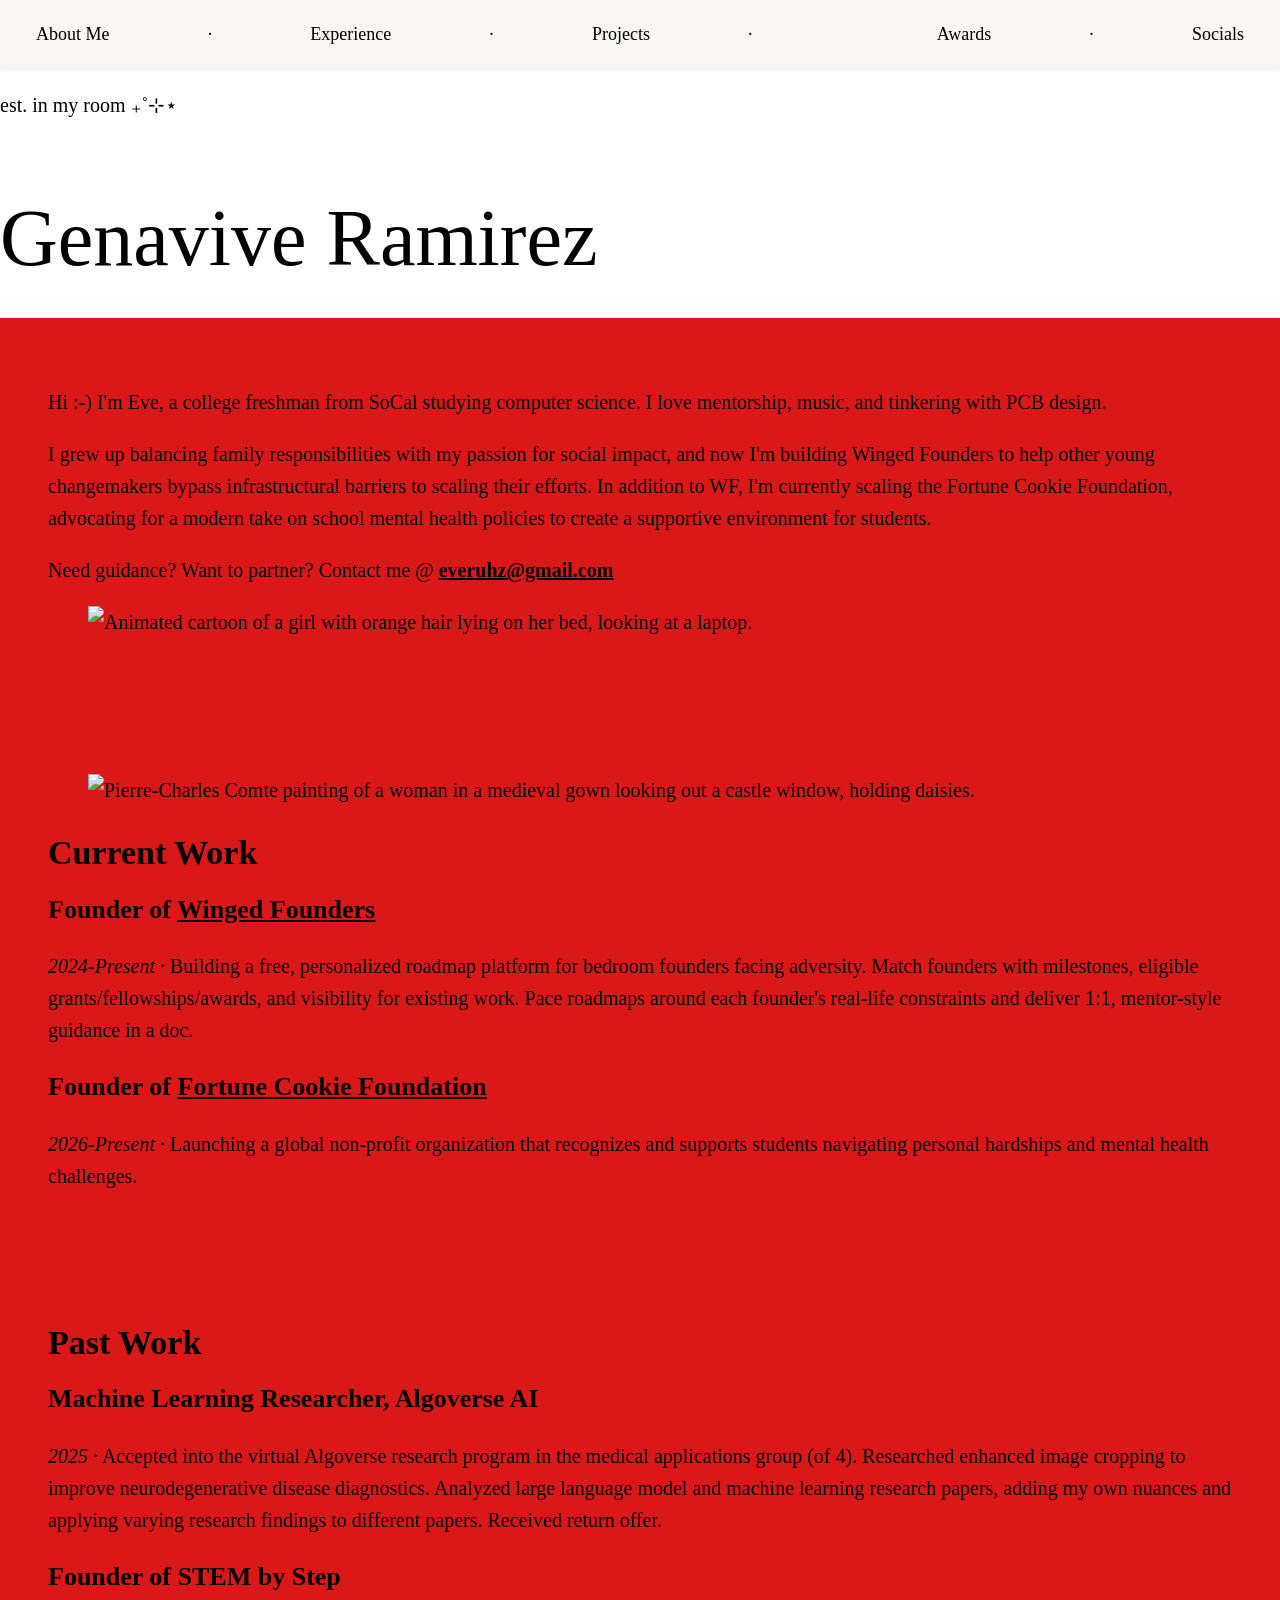
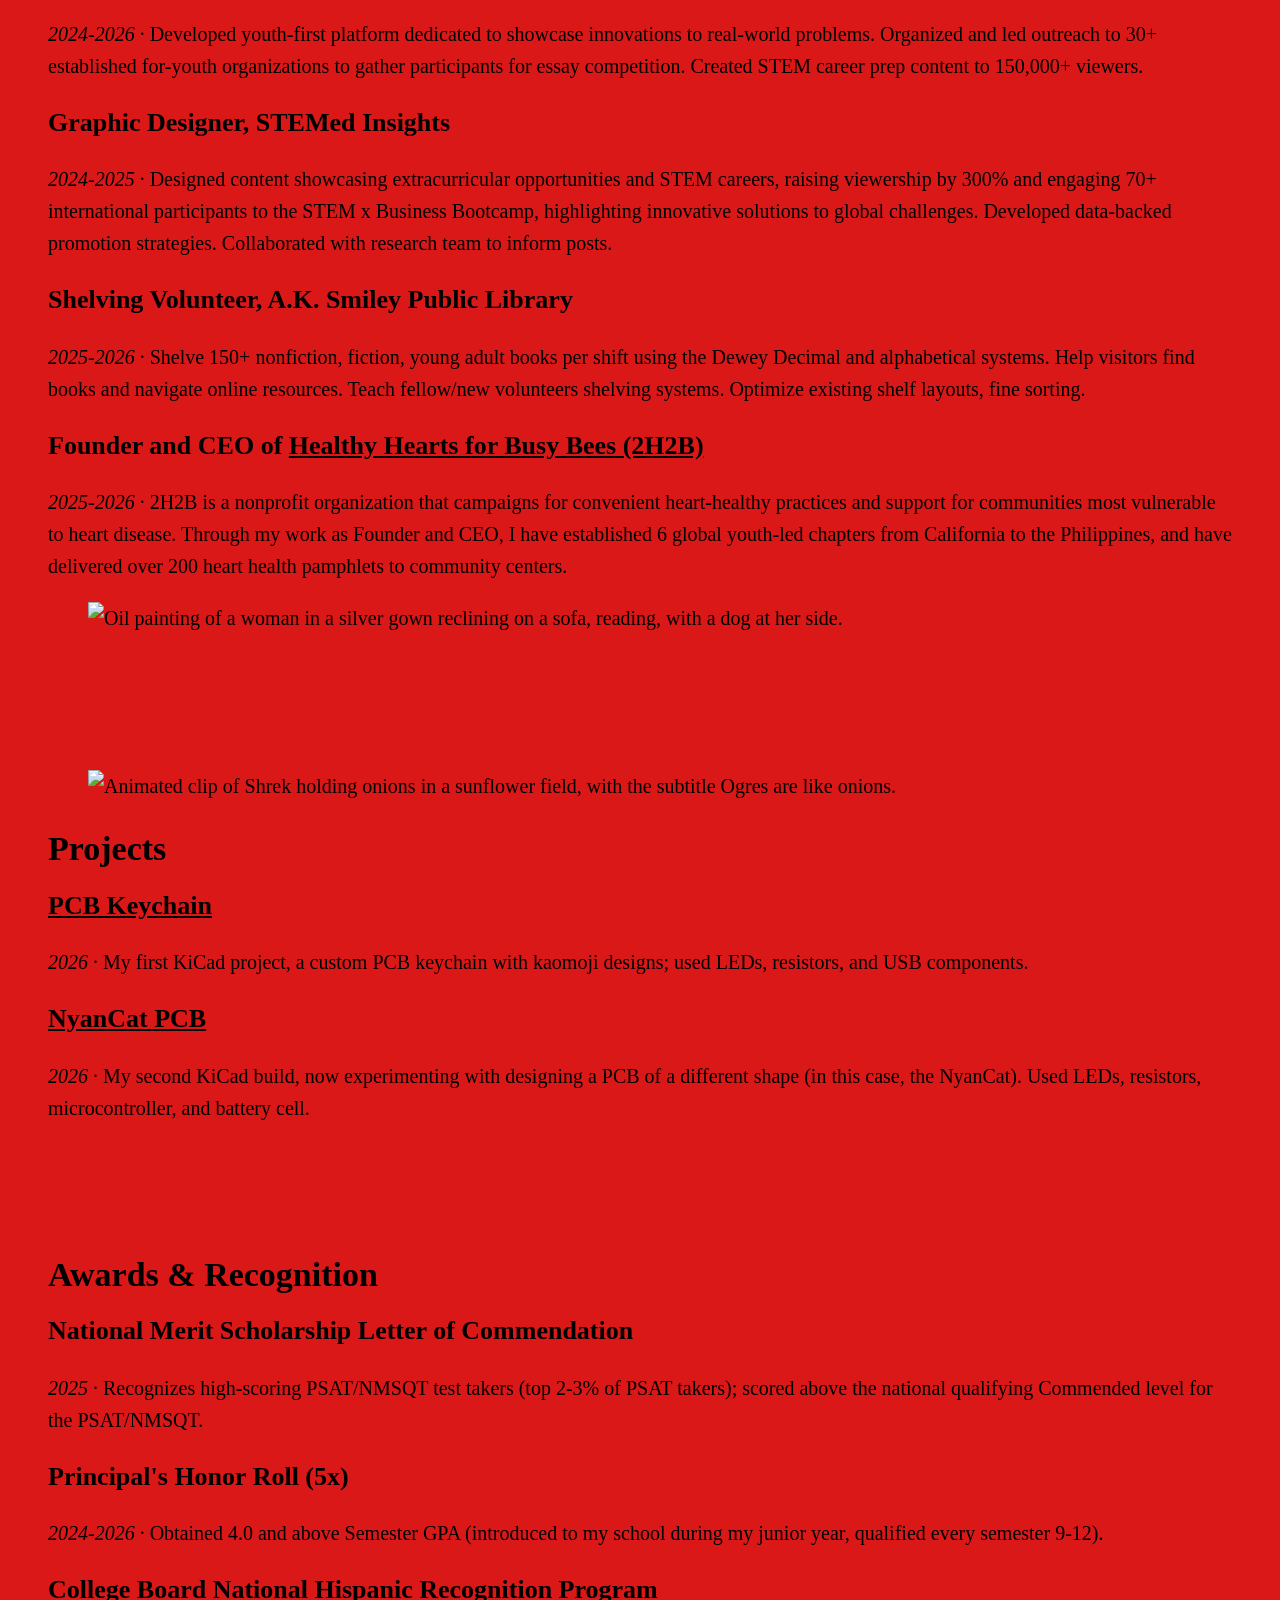
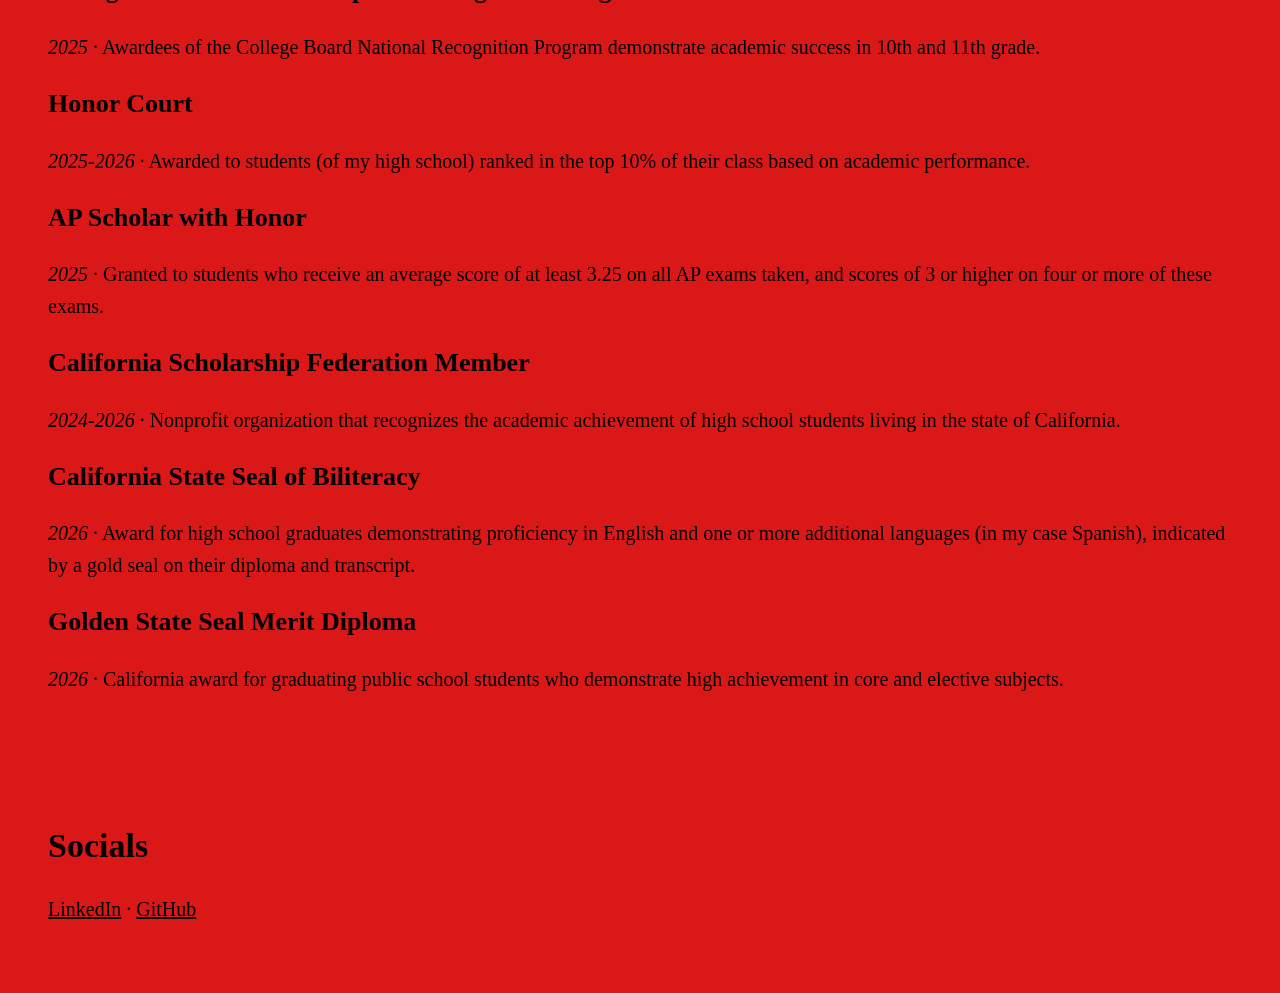
==== index.html @ 7052f9ab "Update link for Fortune Cookie Foundation" ====
<!DOCTYPE html>

<!--
    Hi! Feel free to use my code for your own website <3
    Don't forget to connect, start something, or ask something!
-->

<html lang="en">
<head>
  <meta charset="UTF-8">
  <meta name="viewport" content="width=device-width, initial-scale=1.0">
  <title>Genavive Ramirez</title>

  <link rel="icon" type="image/png" sizes="32x32" href="images/favicon-32x32.png">
  <link rel="icon" type="image/png" sizes="16x16" href="images/favicon-16x16.png">
  <link rel="apple-touch-icon" sizes="180x180" href="images/apple-touch-icon.png">
  <link rel="icon" type="image/jpeg" href="images/favicon.jpeg">
  <link rel="preconnect" href="https://fonts.googleapis.com">
  <link rel="preconnect" href="https://fonts.gstatic.com" crossorigin>
  <link href="https://fonts.googleapis.com/css2?family=Cormorant+Garamond:ital,wght@0,400;0,500;0,600;0,700;1,400;1,500;1,600&family=IM+Fell+English:ital@0;1&display=swap" rel="stylesheet">
  <link rel="stylesheet" href="style.css">
</head>
<body>
  <div class="grain" aria-hidden="true"></div>
  <div class="room">
    <header class="site-header">
      <nav class="nav">
        <a href="#intro">About Me</a>
        <span aria-hidden="true">·</span>
        <a href="#experience">Experience</a>
        <span aria-hidden="true">·</span>
        <a href="#projects">Projects</a>
        <span class="nav-dot-desktop" aria-hidden="true">·</span>
        <span class="nav-break" aria-hidden="true"></span>
        <a href="#awards">Awards</a>
        <span aria-hidden="true">·</span>
        <a href="#contact">Socials</a>
      </nav>
      <p class="kicker"> est. in my room ₊˚⊹⋆</p>
      <h1>Genavive Ramirez</h1>
    </header>

    <section id="intro" class="panel split">
      <div class="split-copy">
        <p>Hi :-) I'm Eve, a college freshman from SoCal studying computer science. I love mentorship, music, and tinkering with PCB design.</p>
        <p>I grew up balancing family responsibilities with my passion for social impact, and now I'm building Winged Founders to help other young changemakers bypass infrastructural barriers to scaling their efforts. In addition to WF, I'm currently scaling the Fortune Cookie Foundation, advocating for a modern take on school mental health policies to create a supportive environment for students.</p>
        <p>Need guidance? Want to partner? Contact me @ <a href="mailto:everuhz@gmail.com"><b>everuhz@gmail.com</b></a></p>
      </div>
      <figure class="sticker">
        <img src="images/laptop-girl.gif" alt="Animated cartoon of a girl with orange hair lying on her bed, looking at a laptop.">
      </figure>
    </section>

    <p class="section-separator" aria-hidden="true">˖᯽ ݁˖</p>

    <section id="experience" class="panel split split-reverse">
      <figure class="frame tilted-left">
        <img src="images/secret-rendezvous.jpg" alt="Pierre-Charles Comte painting of a woman in a medieval gown looking out a castle window, holding daisies.">
      </figure>
      <div class="split-copy">
      <h2>Current Work</h2>
      <h3 class="section-item-title">Founder of <a href="https://wingedfounders.com" target="_blank" rel="noopener">Winged Founders</a></h3>
      <p><i>2024-Present</i> · Building a free, personalized roadmap platform for bedroom founders facing adversity. Match founders with milestones, eligible grants/fellowships/awards, and visibility for existing work. Pace roadmaps around each founder's real-life constraints and deliver 1:1, mentor-style guidance in a doc.</p>

      <h3 class="section-item-title">Founder of <a href="https://fortunecookiefoundation.org" target="_blank" rel="noopener">Fortune Cookie Foundation</a></h3>
      <p><i>2026-Present</i> · Launching a global non-profit organization that recognizes and supports students navigating personal hardships and mental health challenges.</p>
      </div>
    </section>

    <p class="section-separator" aria-hidden="true">˖᯽ ݁˖</p>

    <section id="past" class="panel split">
      <div class="split-copy">
      <h2>Past Work</h2>

      <h3 class="section-item-title">Machine Learning Researcher, Algoverse AI</h3>
      <p><i>2025</i> · Accepted into the virtual Algoverse research program in the medical applications group (of 4). Researched enhanced image cropping to improve neurodegenerative disease diagnostics. Analyzed large language model and machine learning research papers, adding my own nuances and applying varying research findings to different papers. Received return offer.</p>

      <h3 class="section-item-title">Founder of STEM by Step</h3>
      <p><i>2024-2026</i> · Developed youth-first platform dedicated to showcase innovations to real-world problems. Organized and led outreach to 30+ established for-youth organizations to gather participants for essay competition. Created STEM career prep content to 150,000+ viewers.</p>

      <h3 class="section-item-title">Graphic Designer, STEMed Insights</h3>
      <p><i>2024-2025</i> · Designed content showcasing extracurricular opportunities and STEM careers, raising viewership by 300% and engaging 70+ international participants to the STEM x Business Bootcamp, highlighting innovative solutions to global challenges. Developed data-backed promotion strategies. Collaborated with research team to inform posts.</p>

      <h3 class="section-item-title">Shelving Volunteer, A.K. Smiley Public Library</h3>
      <p><i>2025-2026</i> · Shelve 150+ nonfiction, fiction, young adult books per shift using the Dewey Decimal and alphabetical systems. Help visitors find books and navigate online resources. Teach fellow/new volunteers shelving systems. Optimize existing shelf layouts, fine sorting.</p>

      <h3 class="section-item-title">Founder and CEO of <a href="https://healthyheartsforbu.wixsite.com/healthy-hearts-2b" target="_blank" rel="noopener">Healthy Hearts for Busy Bees (2H2B)</a></h3>
      <p><i>2025-2026</i> · 2H2B is a nonprofit organization that campaigns for convenient heart-healthy practices and support for communities most vulnerable to heart disease. Through my work as Founder and CEO, I have established 6 global youth-led chapters from California to the Philippines, and have delivered over 200 heart health pamphlets to community centers.</p>
      </div>
      <figure class="frame tilted-right">
        <img src="images/woman-reading.jpg" alt="Oil painting of a woman in a silver gown reclining on a sofa, reading, with a dog at her side.">
      </figure>
    </section>

    <p class="section-separator" aria-hidden="true">˖᯽ ݁˖</p>

    <section id="projects" class="panel split split-reverse">
      <figure class="poster">
        <img src="images/shrekky.gif" alt="Animated clip of Shrek holding onions in a sunflower field, with the subtitle Ogres are like onions.">
      </figure>
      <div class="split-copy">
      <h2>Projects</h2>
      <h3 class="section-item-title"><a href="https://github.com/genavivermz/cute-pcb-keychain" target="_blank" rel="noopener">PCB Keychain</a></h3>
      <p><i>2026</i> · My first KiCad project, a custom PCB keychain with kaomoji designs; used LEDs, resistors, and USB components.</p>

      <h3 class="section-item-title"><a href="https://github.com/genavivermz/nyan-cat-pcb" target="_blank" rel="noopener">NyanCat PCB</a></h3>
      <p><i>2026</i> · My second KiCad build, now experimenting with designing a PCB of a different shape (in this case, the NyanCat). Used LEDs, resistors, microcontroller, and battery cell.</p>
      </div>
    </section>

    <p class="section-separator" aria-hidden="true">˖᯽ ݁˖</p>

    <section id="awards" class="panel">
      <h2>Awards &amp; Recognition</h2>
      <h3 class="section-item-title">National Merit Scholarship Letter of Commendation</h3>
      <p><i>2025</i> · Recognizes high-scoring PSAT/NMSQT test takers (top 2-3% of PSAT takers); scored above the national qualifying Commended level for the PSAT/NMSQT.</p>

      <h3 class="section-item-title">Principal's Honor Roll (5x)</h3>
      <p><i>2024-2026</i> · Obtained 4.0 and above Semester GPA (introduced to my school during my junior year, qualified every semester 9-12).</p>

      <h3 class="section-item-title">College Board National Hispanic Recognition Program</h3>
      <p><i>2025</i> · Awardees of the College Board National Recognition Program demonstrate academic success in 10th and 11th grade.</p>

      <h3 class="section-item-title">Honor Court</h3>
      <p><i>2025-2026</i> · Awarded to students (of my high school) ranked in the top 10% of their class based on academic performance.</p>

      <h3 class="section-item-title">AP Scholar with Honor</h3>
      <p><i>2025</i> · Granted to students who receive an average score of at least 3.25 on all AP exams taken, and scores of 3 or higher on four or more of these exams.</p>

      <h3 class="section-item-title">California Scholarship Federation Member</h3>
      <p><i>2024-2026</i> · Nonprofit organization that recognizes the academic achievement of high school students living in the state of California.</p>

      <h3 class="section-item-title">California State Seal of Biliteracy</h3>
      <p><i>2026</i> · Award for high school graduates demonstrating proficiency in English and one or more additional languages (in my case Spanish), indicated by a gold seal on their diploma and transcript.</p>

      <h3 class="section-item-title">Golden State Seal Merit Diploma</h3>
      <p><i>2026</i> · California award for graduating public school students who demonstrate high achievement in core and elective subjects.</p>
    </section>

    <section id="contact" class="panel contact">
      <h2>Socials</h2>
      <p class="contact-links">
        <a href="https://www.linkedin.com/in/genavive-ramirez" target="_blank" rel="noopener">LinkedIn</a>
        <span aria-hidden="true">·</span>
        <a href="https://github.com/genavivermz" target="_blank" rel="noopener">GitHub</a>
      </p>
    </section>
  </div>
  <script>
    (function () {
      if (window.matchMedia('(pointer: coarse)').matches) return;

      const SYMBOLS = ['᯽', '⊹', '⟡'];
      const INTERVAL = 40;
      let lastTime = 0;
      let symbolIndex = 0;

      document.addEventListener('mousemove', (e) => {
        const now = Date.now();
        if (now - lastTime < INTERVAL) return;
        lastTime = now;

        const trail = document.createElement('span');
        trail.className = 'cursor-trail';
        trail.textContent = SYMBOLS[symbolIndex % SYMBOLS.length];
        symbolIndex++;

        const offsetX = (Math.random() - 0.5) * 20;
        const offsetY = (Math.random() - 0.5) * 20;
        trail.style.left = e.clientX + offsetX + 'px';
        trail.style.top = e.clientY + offsetY + 'px';

        document.body.appendChild(trail);
        trail.addEventListener('animationend', () => trail.remove());
      });
    })();
  </script>
</body>
</html>
---- style.css ----
:root {
  --color-off-white: #f8f7f5;
  --color-red: #db1818;
  --color-nav: #f8f7f5;
  --section-max-width: 960px;
  --media-slot-size: 220px;
  --intro-gif-size: 320px;
  --red-panel-inset: 48px;
  --panel-padding: 56px 64px;
  --text-column-max-width: 780px;
  --work-text-max-width: 920px;
  --past-work-text-max-width: 1080px;
  --intro-text-max-width: 1000px;
}

html {
  margin: 0;
  padding: 0;
  overflow-x: hidden;
}

body {
  font-family: "Lora", Georgia, serif;
  font-size: 20px;
  line-height: 1.6;
  margin: 0;
  padding: 0;
}

@media screen and (max-width: 1050px) {
  .svg-column {
    width: 50%;
  }
}

@media screen and (max-width: 750px) {
  .svg-column {
    float: left;
    width: 100%;
    padding: 10px;
  }
  .triple-column {
    width: 100%;
  }
}

h1 {
  font-size: 4em;
  font-weight: 400;
  margin-bottom: 0.2em;
}

.nav {
  position: sticky;
  top: 0;
  z-index: 100;
  display: flex;
  justify-content: space-between;
  align-items: center;
  gap: 16px;
  width: 100%;
  padding: 14px 24px;
  background-color: var(--color-nav);
  font-size: 0.9em;
  box-shadow: 0 1px 3px rgba(0, 0, 0, 0.08);
  box-sizing: border-box;
}

.nav-kaomoji {
  flex-shrink: 0;
  min-width: 3em;
  font-size: 1.2em;
  text-align: left;
}

.nav-links {
  display: flex;
  justify-content: flex-end;
  align-items: center;
  flex-wrap: wrap;
  gap: 8px 24px;
}

section {
  width: 100%;
  background-color: var(--color-red);
  padding: var(--red-panel-inset);
  box-sizing: border-box;
}

#intro .section-inner,
#experience .section-content,
#past-work .section-content,
#projects .section-content,
#awards .section-content {
  background-color: var(--color-off-white);
  color: #000;
  width: 100%;
  max-width: none;
  margin: 0;
  padding: var(--panel-padding);
  box-sizing: border-box;
}

#socials {
  background-color: var(--color-off-white);
  padding: var(--panel-padding);
}

#socials .section-content {
  background-color: transparent;
  padding: 0;
}

.section-inner {
  display: flex;
  align-items: center;
  gap: 48px;
  max-width: var(--section-max-width);
  margin: 0 auto;
}

#intro .section-inner {
  flex-direction: row;
  flex-wrap: wrap;
  align-items: center;
  justify-content: center;
  max-width: none;
  gap: 48px;
  width: 100%;
}

#intro .section-content {
  text-align: center;
  flex: 1;
  min-width: 0;
  max-width: var(--intro-text-max-width);
}

.section-content {
  flex: 1;
  min-width: 0;
}

#experience .section-content,
#past-work .section-content,
#projects .section-content,
#awards .section-content,
#socials .section-content {
  display: flex;
  flex-direction: column;
  align-items: center;
  text-align: center;
}

#experience .section-content > * {
  width: 100%;
  max-width: var(--work-text-max-width);
}

#past-work .section-content > *,
#projects .section-content > * {
  width: 100%;
  max-width: var(--past-work-text-max-width);
}

#awards .section-content > *,
#socials .section-content > * {
  width: 100%;
  max-width: var(--text-column-max-width);
}

.section-media {
  flex: 0 0 var(--media-slot-size);
  width: var(--media-slot-size);
  min-height: var(--media-slot-size);
  align-self: center;
  border: 2px dashed rgba(0, 0, 0, 0.14);
  border-radius: 12px;
  background: rgba(255, 255, 255, 0.3);
  overflow: hidden;
}

#intro .intro-gif {
  display: block;
  flex: 0 0 auto;
  align-self: center;
  width: var(--intro-gif-size);
  height: auto;
  margin: 0;
  border-radius: 0;
  object-fit: contain;
}

.section-media img,
.section-media video {
  width: 100%;
  height: 100%;
  object-fit: cover;
  display: block;
  border-radius: 10px;
}

.nav a {
  text-decoration: none;
  color: inherit;
  padding: 6px 12px;
  border-radius: 4px;
  transition: background-color 0.15s ease;
}

.nav a:hover {
  text-decoration: none;
  background-color: rgba(0, 0, 0, 0.05);
}

a {
  color: inherit;
}

a:hover {
  text-decoration: underline;
}

h2,
h3,
.section-item-title {
  font-weight: 700;
}

h2 {
  font-size: 1.7em;
  margin: 8px 0 4px;
  padding: 0;
}

h3 {
  font-size: 3.2em;
  margin: 6px 0 4px;
}

.section-item-title {
  font-size: 1.3em;
  margin: 8px 0 2px;
}

.section-content h2:first-child,
.section-content h3:first-child {
  margin-top: 0;
}

.section-content p {
  margin: 0.25em 0;
}

ul {
  list-style-position: inside;
  padding-left: 0;
}

img:not(.intro-gif):not(.social-icon) {
  display: block;
  margin: 0.5em auto 0;
}

.section-separator {
  display: none;
}

.socials-links {
  display: flex;
  gap: 24px;
  margin-top: 8px;
  justify-content: center;
  align-items: center;
}

.social-icon {
  display: block;
  width: 40px;
  height: 40px;
  object-fit: contain;
  margin: 0;
}

.socials-links a:hover {
  text-decoration: none;
}

#socials .section-content {
  text-align: center;
}

.cursor-trail {
  position: fixed;
  pointer-events: none;
  z-index: 9999;
  font-size: 14px;
  line-height: 1;
  opacity: 0.22;
  transform: translate(-50%, -50%);
  animation: cursor-trail-fade 1.4s ease-out forwards;
}

@keyframes cursor-trail-fade {
  0% {
    opacity: 0.22;
    transform: translate(-50%, -50%) scale(1);
  }
  100% {
    opacity: 0;
    transform: translate(-50%, -50%) scale(0.85) translateY(10px);
  }
}

@media screen and (max-width: 1100px) {
  #intro .section-inner {
    flex-direction: column;
    gap: 28px;
  }

  #intro .section-content {
    max-width: 100%;
  }
}

@media screen and (max-width: 768px) {
  #intro .section-inner {
    flex-direction: column;
    gap: 28px;
  }

  #intro .intro-gif {
    width: min(var(--intro-gif-size), 100%);
  }

  .section-media {
    width: 100%;
    flex: none;
    max-width: 280px;
    margin: 0 auto;
  }

  .socials-links {
    gap: 16px;
  }
}

@media screen and (max-width: 600px) {
  body {
    font-size: 16px;
  }

  section {
    padding: 28px;
  }

  #intro .section-inner,
  #experience .section-content,
  #past-work .section-content,
  #projects .section-content,
  #awards .section-content {
    padding: 40px 32px;
  }

  #socials {
    padding: 40px 32px;
  }

  h1 {
    font-size: 2.4em;
  }

  h2 {
    font-size: 1.3em;
    margin: 6px 0 3px;
  }

  h3 {
    font-size: 1.5em;
    margin: 5px 0 3px;
  }

  .section-item-title {
    font-size: 1.1em;
    margin: 6px 0 2px;
  }

  .socials-links {
    gap: 16px;
  }

  .social-icon {
    width: 32px;
    height: 32px;
  }

  .nav {
    padding: 12px 16px;
    gap: 12px;
  }

  .nav-links {
    gap: 4px 16px;
    font-size: 0.85em;
  }

  :root {
    --intro-gif-size: 260px;
    --text-column-max-width: 100%;
    --work-text-max-width: 100%;
    --past-work-text-max-width: 100%;
    --intro-text-max-width: 100%;
  }
}
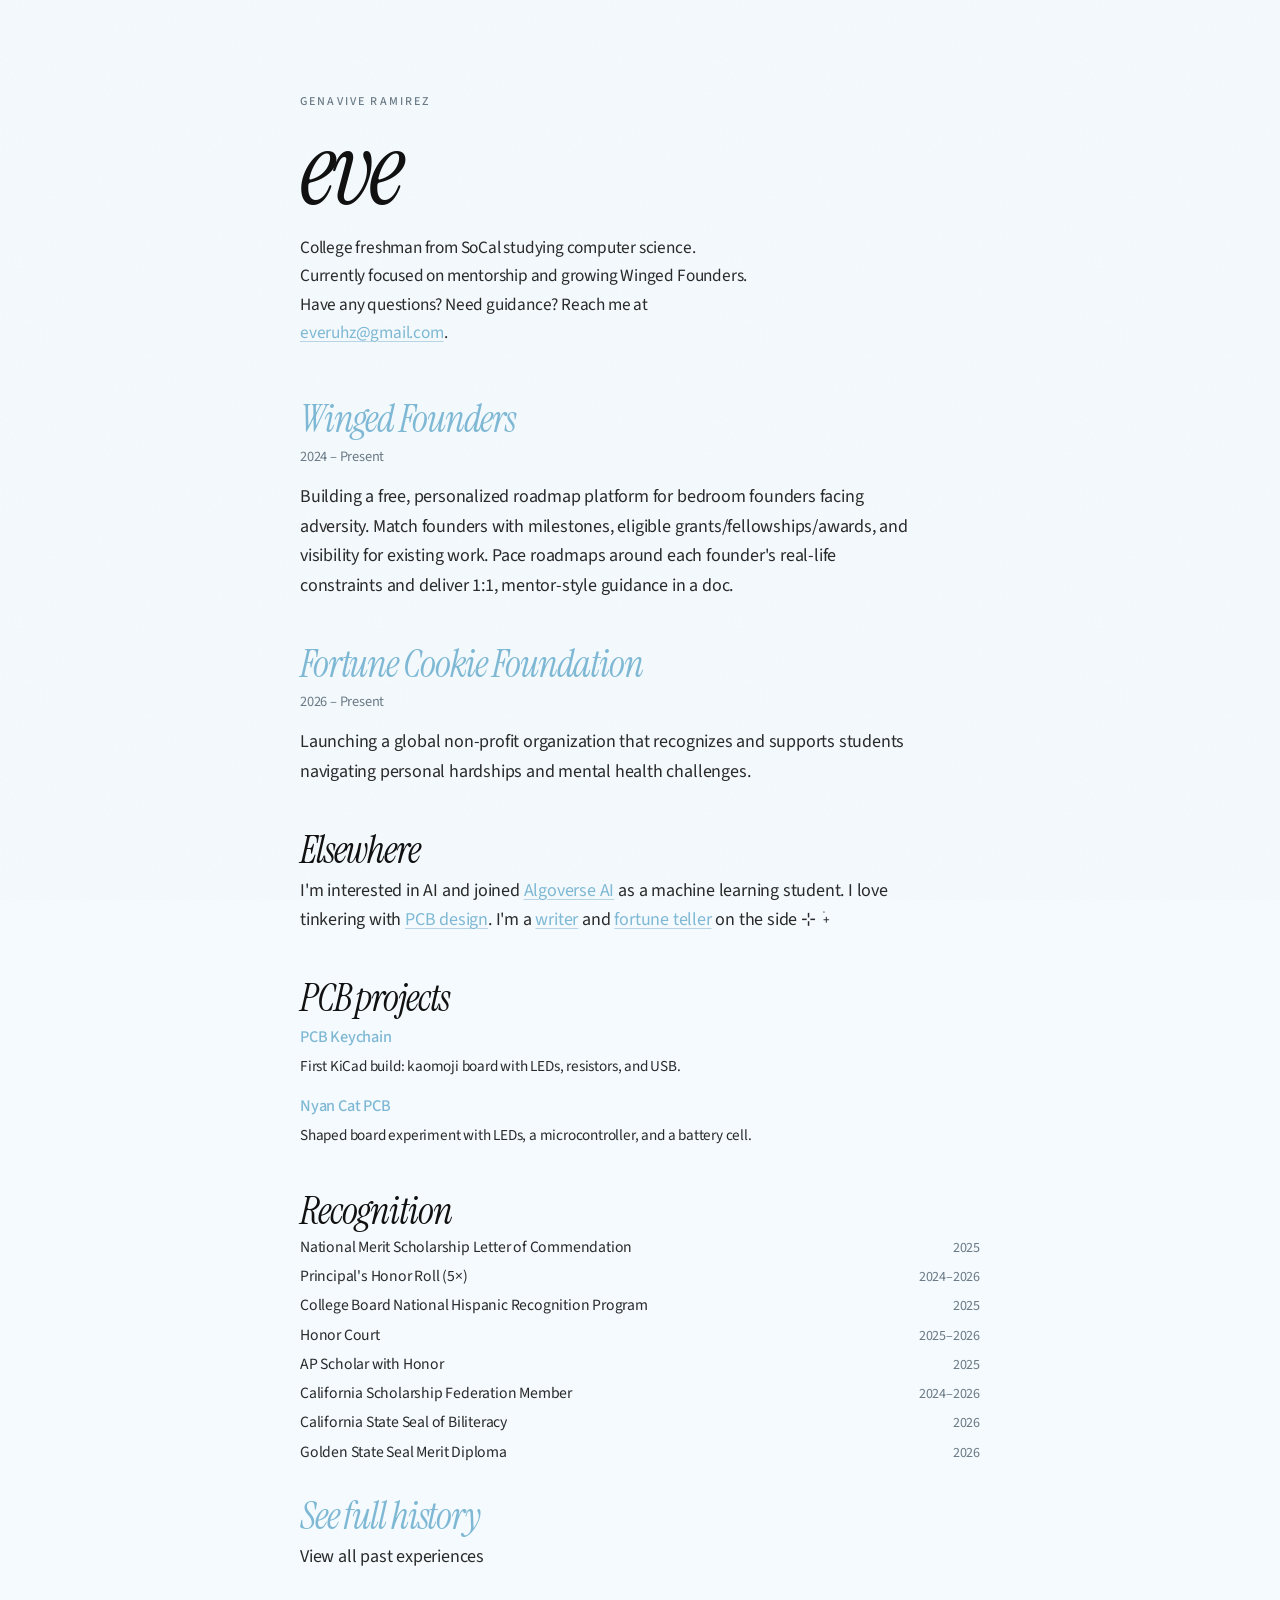
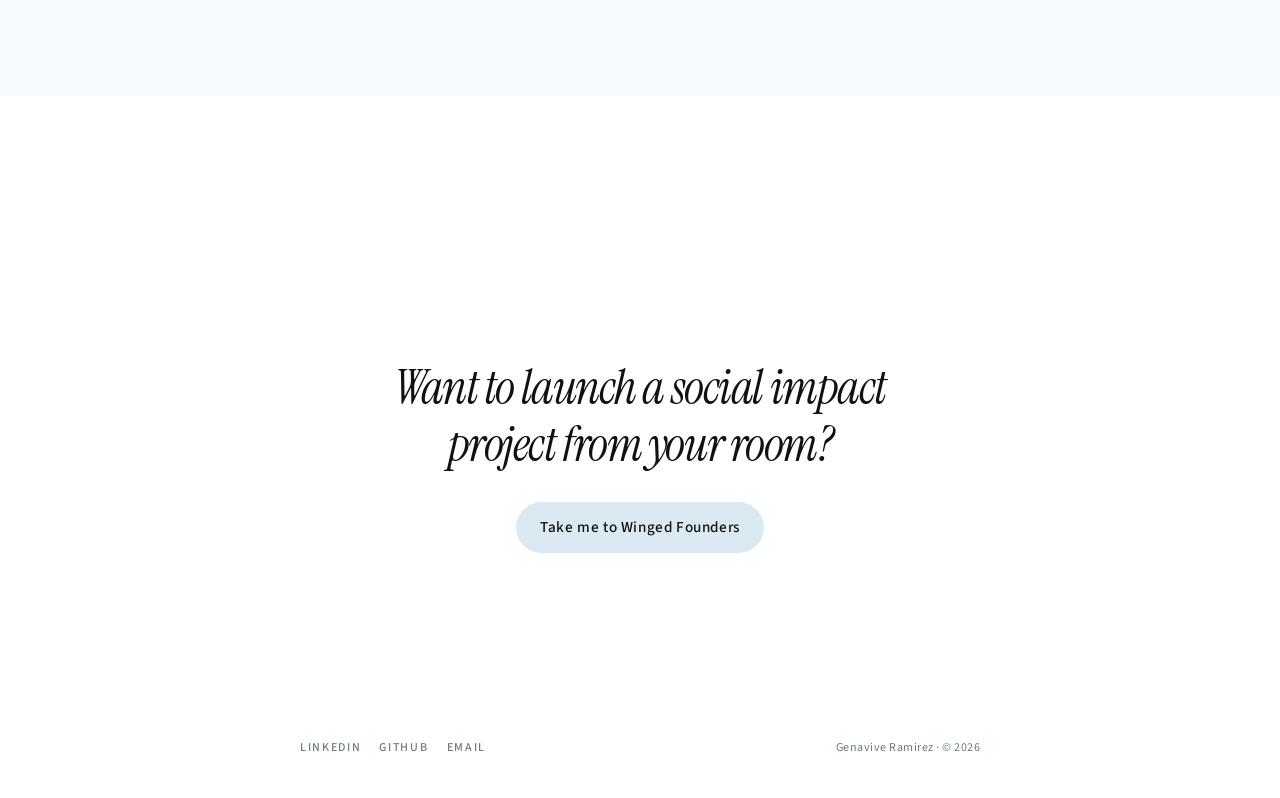
==== commit af643746: "minimalist style" ====
--- a/index.html
+++ b/index.html
@@ -1,180 +1,142 @@
 <!DOCTYPE html>
-
-<!--
-    Hi! Feel free to use my code for your own website <3
-    Don't forget to connect, start something, or ask something!
--->
-
 <html lang="en">
 <head>
   <meta charset="UTF-8">
   <meta name="viewport" content="width=device-width, initial-scale=1.0">
   <title>Genavive Ramirez</title>
-
+  <meta name="description" content="Founder of Winged Founders & Fortune Cookie Foundation. CS student interested in AI, mentorship, and building.">
   <link rel="icon" type="image/png" sizes="32x32" href="images/favicon-32x32.png">
   <link rel="icon" type="image/png" sizes="16x16" href="images/favicon-16x16.png">
   <link rel="apple-touch-icon" sizes="180x180" href="images/apple-touch-icon.png">
   <link rel="icon" type="image/jpeg" href="images/favicon.jpeg">
   <link rel="preconnect" href="https://fonts.googleapis.com">
   <link rel="preconnect" href="https://fonts.gstatic.com" crossorigin>
-  <link href="https://fonts.googleapis.com/css2?family=Cormorant+Garamond:ital,wght@0,400;0,500;0,600;0,700;1,400;1,500;1,600&family=IM+Fell+English:ital@0;1&display=swap" rel="stylesheet">
+  <link href="https://fonts.googleapis.com/css2?family=Instrument+Serif:ital@0;1&family=Source+Sans+3:ital,wght@0,400;0,500;0,600;1,400&display=swap" rel="stylesheet">
   <link rel="stylesheet" href="style.css">
 </head>
 <body>
+  <div class="bg-pattern" aria-hidden="true"></div>
   <div class="grain" aria-hidden="true"></div>
-  <div class="room">
-    <header class="site-header">
-      <nav class="nav">
-        <a href="#intro">About Me</a>
-        <span aria-hidden="true">·</span>
-        <a href="#experience">Experience</a>
-        <span aria-hidden="true">·</span>
-        <a href="#projects">Projects</a>
-        <span class="nav-dot-desktop" aria-hidden="true">·</span>
-        <span class="nav-break" aria-hidden="true"></span>
-        <a href="#awards">Awards</a>
-        <span aria-hidden="true">·</span>
-        <a href="#contact">Socials</a>
-      </nav>
-      <p class="kicker"> est. in my room ₊˚⊹⋆</p>
-      <h1>Genavive Ramirez</h1>
-    </header>
 
-    <section id="intro" class="panel split">
-      <div class="split-copy">
-        <p>Hi :-) I'm Eve, a college freshman from SoCal studying computer science. I love mentorship, music, and tinkering with PCB design.</p>
-        <p>I grew up balancing family responsibilities with my passion for social impact, and now I'm building Winged Founders to help other young changemakers bypass infrastructural barriers to scaling their efforts. In addition to WF, I'm currently scaling the Fortune Cookie Foundation, advocating for a modern take on school mental health policies to create a supportive environment for students.</p>
-        <p>Need guidance? Want to partner? Contact me @ <a href="mailto:everuhz@gmail.com"><b>everuhz@gmail.com</b></a></p>
+  <div class="intro" id="intro" aria-hidden="true">
+    <div class="intro__stage">
+      <div class="intro__orbit" id="intro-orbit" aria-hidden="true"></div>
+      <p class="intro__mark" aria-label="eve">
+        <span class="intro__letter" style="--i: 0">e</span><span class="intro__letter" style="--i: 1">v</span><span class="intro__letter" style="--i: 2">e</span>
+      </p>
+    </div>
+  </div>
+
+  <div class="site" id="site">
+    <main class="page">
+      <header class="hero">
+        <p class="eyebrow">genavive ramirez</p>
+        <h1 class="name">eve</h1>
+        <p class="lede">College freshman from SoCal studying computer science. Currently focused on mentorship and growing Winged Founders. Have any questions? Need guidance? Reach me at <a href="mailto:everuhz@gmail.com">everuhz@gmail.com</a>.</p>
+      </header>
+
+      <section class="block" id="winged-founders">
+        <h2><a href="https://wingedfounders.com" target="_blank" rel="noopener">Winged Founders</a></h2>
+        <p class="block__meta">2024 – Present</p>
+        <div class="block__copy">
+          <p>Building a free, personalized roadmap platform for bedroom founders facing adversity. Match founders with milestones, eligible grants/fellowships/awards, and visibility for existing work. Pace roadmaps around each founder's real-life constraints and deliver 1:1, mentor-style guidance in a doc.</p>
+        </div>
+      </section>
+
+      <section class="block" id="fortune-cookie">
+        <h2><a href="https://fortunecookiefoundation.org" target="_blank" rel="noopener">Fortune Cookie Foundation</a></h2>
+        <p class="block__meta">2026 – Present</p>
+        <div class="block__copy">
+          <p>Launching a global non-profit organization that recognizes and supports students navigating personal hardships and mental health challenges.</p>
+        </div>
+      </section>
+
+      <section class="block" id="cs">
+        <h2>Elsewhere</h2>
+        <div class="block__copy">
+          <p>I'm interested in AI and joined <a href="https://algoverseairesearch.org/" target="_blank" rel="noopener">Algoverse AI</a> as a machine learning student. I love tinkering with <a href="#projects">PCB design</a>. I'm a <a href="https://github.com/genavivermz/my-journal">writer</a> and <a href="https://github.com/genavivermz/tarot-card-station">fortune teller</a> on the side ⊹ ࣪ ˖</p>
+        </div>
+      </section>
+
+      <section class="block" id="projects">
+        <h2>PCB projects</h2>
+        <ul class="project-list">
+          <li>
+            <a href="https://github.com/genavivermz/cute-pcb-keychain" target="_blank" rel="noopener">PCB Keychain</a>
+            <span>First KiCad build: kaomoji board with LEDs, resistors, and USB.</span>
+          </li>
+          <li>
+            <a href="https://github.com/genavivermz/nyan-cat-pcb" target="_blank" rel="noopener">Nyan Cat PCB</a>
+            <span>Shaped board experiment with LEDs, a microcontroller, and a battery cell.</span>
+          </li>
+        </ul>
+      </section>
+
+      <section class="block" id="recognition">
+        <h2>Recognition</h2>
+        <ul class="award-list">
+          <li>
+            <span class="award-title">National Merit Scholarship Letter of Commendation</span>
+            <span class="award-date">2025</span>
+          </li>
+          <li>
+            <span class="award-title">Principal's Honor Roll (5×)</span>
+            <span class="award-date">2024–2026</span>
+          </li>
+          <li>
+            <span class="award-title">College Board National Hispanic Recognition Program</span>
+            <span class="award-date">2025</span>
+          </li>
+          <li>
+            <span class="award-title">Honor Court</span>
+            <span class="award-date">2025–2026</span>
+          </li>
+          <li>
+            <span class="award-title">AP Scholar with Honor</span>
+            <span class="award-date">2025</span>
+          </li>
+          <li>
+            <span class="award-title">California Scholarship Federation Member</span>
+            <span class="award-date">2024–2026</span>
+          </li>
+          <li>
+            <span class="award-title">California State Seal of Biliteracy</span>
+            <span class="award-date">2026</span>
+          </li>
+          <li>
+            <span class="award-title">Golden State Seal Merit Diploma</span>
+            <span class="award-date">2026</span>
+          </li>
+        </ul>
+      </section>
+
+      <section class="block" id="history">
+        <h2><a href="history.html">See full history</a></h2>
+        <div class="block__copy">
+          <p>View all past experiences</p>
+        </div>
+      </section>
+    </main>
+
+    <section class="closing" id="wf-invite" aria-label="Winged Founders">
+      <div class="closing__body">
+        <p class="closing__q">Want to launch a social impact project from your room?</p>
+        <a class="closing__cta" href="https://wingedfounders.com" target="_blank" rel="noopener">
+          Take me to Winged Founders
+        </a>
       </div>
-      <figure class="sticker">
-        <img src="images/laptop-girl.gif" alt="Animated cartoon of a girl with orange hair lying on her bed, looking at a laptop.">
-      </figure>
-    </section>
 
-    <p class="section-separator" aria-hidden="true">˖᯽ ݁˖</p>
-
-    <section id="experience" class="panel split split-reverse">
-      <figure class="frame tilted-left">
-        <img src="images/secret-rendezvous.jpg" alt="Pierre-Charles Comte painting of a woman in a medieval gown looking out a castle window, holding daisies.">
-      </figure>
-      <div class="split-copy">
-      <h2>Current Work</h2>
-      <h3 class="section-item-title">Founder of <a href="https://wingedfounders.com" target="_blank" rel="noopener">Winged Founders</a></h3>
-      <p><i>2024-Present</i> · Building a free, personalized roadmap platform for bedroom founders facing adversity. Match founders with milestones, eligible grants/fellowships/awards, and visibility for existing work. Pace roadmaps around each founder's real-life constraints and deliver 1:1, mentor-style guidance in a doc.</p>
-
-      <h3 class="section-item-title">Founder of <a href="https://fortunecookiefoundation.org" target="_blank" rel="noopener">Fortune Cookie Foundation</a></h3>
-      <p><i>2026-Present</i> · Launching a global non-profit organization that recognizes and supports students navigating personal hardships and mental health challenges.</p>
-      </div>
-    </section>
-
-    <p class="section-separator" aria-hidden="true">˖᯽ ݁˖</p>
-
-    <section id="past" class="panel split">
-      <div class="split-copy">
-      <h2>Past Work</h2>
-
-      <h3 class="section-item-title">Machine Learning Researcher, Algoverse AI</h3>
-      <p><i>2025</i> · Accepted into the virtual Algoverse research program in the medical applications group (of 4). Researched enhanced image cropping to improve neurodegenerative disease diagnostics. Analyzed large language model and machine learning research papers, adding my own nuances and applying varying research findings to different papers. Received return offer.</p>
-
-      <h3 class="section-item-title">Founder of STEM by Step</h3>
-      <p><i>2024-2026</i> · Developed youth-first platform dedicated to showcase innovations to real-world problems. Organized and led outreach to 30+ established for-youth organizations to gather participants for essay competition. Created STEM career prep content to 150,000+ viewers.</p>
-
-      <h3 class="section-item-title">Graphic Designer, STEMed Insights</h3>
-      <p><i>2024-2025</i> · Designed content showcasing extracurricular opportunities and STEM careers, raising viewership by 300% and engaging 70+ international participants to the STEM x Business Bootcamp, highlighting innovative solutions to global challenges. Developed data-backed promotion strategies. Collaborated with research team to inform posts.</p>
-
-      <h3 class="section-item-title">Shelving Volunteer, A.K. Smiley Public Library</h3>
-      <p><i>2025-2026</i> · Shelve 150+ nonfiction, fiction, young adult books per shift using the Dewey Decimal and alphabetical systems. Help visitors find books and navigate online resources. Teach fellow/new volunteers shelving systems. Optimize existing shelf layouts, fine sorting.</p>
-
-      <h3 class="section-item-title">Founder and CEO of <a href="https://healthyheartsforbu.wixsite.com/healthy-hearts-2b" target="_blank" rel="noopener">Healthy Hearts for Busy Bees (2H2B)</a></h3>
-      <p><i>2025-2026</i> · 2H2B is a nonprofit organization that campaigns for convenient heart-healthy practices and support for communities most vulnerable to heart disease. Through my work as Founder and CEO, I have established 6 global youth-led chapters from California to the Philippines, and have delivered over 200 heart health pamphlets to community centers.</p>
-      </div>
-      <figure class="frame tilted-right">
-        <img src="images/woman-reading.jpg" alt="Oil painting of a woman in a silver gown reclining on a sofa, reading, with a dog at her side.">
-      </figure>
-    </section>
-
-    <p class="section-separator" aria-hidden="true">˖᯽ ݁˖</p>
-
-    <section id="projects" class="panel split split-reverse">
-      <figure class="poster">
-        <img src="images/shrekky.gif" alt="Animated clip of Shrek holding onions in a sunflower field, with the subtitle Ogres are like onions.">
-      </figure>
-      <div class="split-copy">
-      <h2>Projects</h2>
-      <h3 class="section-item-title"><a href="https://github.com/genavivermz/cute-pcb-keychain" target="_blank" rel="noopener">PCB Keychain</a></h3>
-      <p><i>2026</i> · My first KiCad project, a custom PCB keychain with kaomoji designs; used LEDs, resistors, and USB components.</p>
-
-      <h3 class="section-item-title"><a href="https://github.com/genavivermz/nyan-cat-pcb" target="_blank" rel="noopener">NyanCat PCB</a></h3>
-      <p><i>2026</i> · My second KiCad build, now experimenting with designing a PCB of a different shape (in this case, the NyanCat). Used LEDs, resistors, microcontroller, and battery cell.</p>
-      </div>
-    </section>
-
-    <p class="section-separator" aria-hidden="true">˖᯽ ݁˖</p>
-
-    <section id="awards" class="panel">
-      <h2>Awards &amp; Recognition</h2>
-      <h3 class="section-item-title">National Merit Scholarship Letter of Commendation</h3>
-      <p><i>2025</i> · Recognizes high-scoring PSAT/NMSQT test takers (top 2-3% of PSAT takers); scored above the national qualifying Commended level for the PSAT/NMSQT.</p>
-
-      <h3 class="section-item-title">Principal's Honor Roll (5x)</h3>
-      <p><i>2024-2026</i> · Obtained 4.0 and above Semester GPA (introduced to my school during my junior year, qualified every semester 9-12).</p>
-
-      <h3 class="section-item-title">College Board National Hispanic Recognition Program</h3>
-      <p><i>2025</i> · Awardees of the College Board National Recognition Program demonstrate academic success in 10th and 11th grade.</p>
-
-      <h3 class="section-item-title">Honor Court</h3>
-      <p><i>2025-2026</i> · Awarded to students (of my high school) ranked in the top 10% of their class based on academic performance.</p>
-
-      <h3 class="section-item-title">AP Scholar with Honor</h3>
-      <p><i>2025</i> · Granted to students who receive an average score of at least 3.25 on all AP exams taken, and scores of 3 or higher on four or more of these exams.</p>
-
-      <h3 class="section-item-title">California Scholarship Federation Member</h3>
-      <p><i>2024-2026</i> · Nonprofit organization that recognizes the academic achievement of high school students living in the state of California.</p>
-
-      <h3 class="section-item-title">California State Seal of Biliteracy</h3>
-      <p><i>2026</i> · Award for high school graduates demonstrating proficiency in English and one or more additional languages (in my case Spanish), indicated by a gold seal on their diploma and transcript.</p>
-
-      <h3 class="section-item-title">Golden State Seal Merit Diploma</h3>
-      <p><i>2026</i> · California award for graduating public school students who demonstrate high achievement in core and elective subjects.</p>
-    </section>
-
-    <section id="contact" class="panel contact">
-      <h2>Socials</h2>
-      <p class="contact-links">
-        <a href="https://www.linkedin.com/in/genavive-ramirez" target="_blank" rel="noopener">LinkedIn</a>
-        <span aria-hidden="true">·</span>
-        <a href="https://github.com/genavivermz" target="_blank" rel="noopener">GitHub</a>
-      </p>
+      <footer class="foot">
+        <nav class="links" aria-label="Social">
+          <a href="https://www.linkedin.com/in/genavive-ramirez" target="_blank" rel="noopener">linkedin</a>
+          <a href="https://github.com/genavivermz" target="_blank" rel="noopener">github</a>
+          <a href="mailto:everuhz@gmail.com">email</a>
+        </nav>
+        <p class="fine">Genavive Ramirez · © 2026</p>
+      </footer>
     </section>
   </div>
-  <script>
-    (function () {
-      if (window.matchMedia('(pointer: coarse)').matches) return;
 
-      const SYMBOLS = ['᯽', '⊹', '⟡'];
-      const INTERVAL = 40;
-      let lastTime = 0;
-      let symbolIndex = 0;
-
-      document.addEventListener('mousemove', (e) => {
-        const now = Date.now();
-        if (now - lastTime < INTERVAL) return;
-        lastTime = now;
-
-        const trail = document.createElement('span');
-        trail.className = 'cursor-trail';
-        trail.textContent = SYMBOLS[symbolIndex % SYMBOLS.length];
-        symbolIndex++;
-
-        const offsetX = (Math.random() - 0.5) * 20;
-        const offsetY = (Math.random() - 0.5) * 20;
-        trail.style.left = e.clientX + offsetX + 'px';
-        trail.style.top = e.clientY + offsetY + 'px';
-
-        document.body.appendChild(trail);
-        trail.addEventListener('animationend', () => trail.remove());
-      });
-    })();
-  </script>
+  <script src="script.js"></script>
 </body>
 </html>
--- a/style.css
+++ b/style.css
@@ -1,415 +1,585 @@
 :root {
-  --color-off-white: #f8f7f5;
-  --color-red: #db1818;
-  --color-nav: #f8f7f5;
-  --section-max-width: 960px;
-  --media-slot-size: 220px;
-  --intro-gif-size: 320px;
-  --red-panel-inset: 48px;
-  --panel-padding: 56px 64px;
-  --text-column-max-width: 780px;
-  --work-text-max-width: 920px;
-  --past-work-text-max-width: 1080px;
-  --intro-text-max-width: 1000px;
+  --bg: #f4fafd;
+  --ink: #111111;
+  --muted: #2a2a2a;
+  --quiet: #6a7a86;
+  --line: rgba(126, 184, 212, 0.35);
+  --blue: #9ec4dd;
+  --blue-deep: #7eb8d4;
+  --font: "Source Sans 3", "Helvetica Neue", sans-serif;
+  --display: "Instrument Serif", "Times New Roman", serif;
+}
+
+*,
+*::before,
+*::after {
+  box-sizing: border-box;
 }
 
 html {
+  scroll-behavior: smooth;
+}
+
+body {
   margin: 0;
+  min-height: 100dvh;
+  color: var(--ink);
+  font-family: var(--font);
+  font-size: 18px;
+  font-weight: 400;
+  line-height: 1.65;
+  letter-spacing: -0.011em;
+  background-color: var(--bg);
+  -webkit-font-smoothing: antialiased;
+}
+
+.bg-pattern {
+  pointer-events: none;
+  position: fixed;
+  inset: 0;
+  z-index: 0;
+  opacity: 0.18;
+  background-image: url("images/damask.svg");
+  background-size: 240px 240px;
+}
+
+.grain {
+  pointer-events: none;
+  position: fixed;
+  inset: 0;
+  z-index: 0;
+  opacity: 0.04;
+  mix-blend-mode: multiply;
+  background-image: url("data:image/svg+xml,%3Csvg xmlns='http://www.w3.org/2000/svg' width='180' height='180'%3E%3Cfilter id='n'%3E%3CfeTurbulence type='fractalNoise' baseFrequency='.85' numOctaves='4' stitchTiles='stitch'/%3E%3C/filter%3E%3Crect width='100%25' height='100%25' filter='url(%23n)'/%3E%3C/svg%3E");
+}
+
+a {
+  color: var(--blue-deep);
+  text-decoration-thickness: 1px;
+  text-underline-offset: 3px;
+  text-decoration-color: color-mix(in srgb, var(--blue) 70%, transparent);
+  transition: color 0.2s ease, text-decoration-color 0.2s ease;
+}
+
+a:hover {
+  color: #5a9cc0;
+  text-decoration-color: #5a9cc0;
+}
+
+button {
+  font: inherit;
+  color: inherit;
+  background: none;
+  border: 0;
   padding: 0;
-  overflow-x: hidden;
-}
-
-body {
-  font-family: "Lora", Georgia, serif;
-  font-size: 20px;
-  line-height: 1.6;
+  cursor: pointer;
+}
+
+/* —— Intro —— */
+.intro {
+  position: fixed;
+  inset: 0;
+  z-index: 50;
+  display: grid;
+  place-items: center;
+  background-color: var(--bg);
+  background-image: url("images/damask.svg");
+  background-size: 240px 240px;
+  overflow: hidden;
+  transform-origin: center center;
+}
+
+.intro.is-zoom {
+  animation: intro-portal 1.15s cubic-bezier(0.55, 0.05, 0.35, 1) forwards;
+}
+
+.intro.is-done {
+  opacity: 0;
+  visibility: hidden;
+  pointer-events: none;
+  transition: opacity 0.35s ease, visibility 0.35s ease;
+}
+
+.intro__stage {
+  position: relative;
+  width: min(460px, 92vw);
+  height: min(460px, 92vw);
+  display: grid;
+  place-items: center;
+}
+
+.intro__mark {
+  position: relative;
+  z-index: 2;
   margin: 0;
+  display: flex;
+  align-items: baseline;
+  justify-content: center;
+  font-family: var(--display);
+  font-size: clamp(4rem, 14vw, 7rem);
+  font-weight: 400;
+  font-style: italic;
+  letter-spacing: -0.04em;
+  line-height: 0.9;
+  color: var(--ink);
+  transition: filter 0.9s ease, transform 0.9s cubic-bezier(0.55, 0.05, 0.35, 1), opacity 0.9s ease;
+}
+
+.intro__letter {
+  display: inline-block;
+  will-change: transform;
+  animation: letter-wave 2.6s ease-in-out infinite;
+  animation-delay: calc(var(--i) * 0.18s);
+}
+
+@keyframes letter-wave {
+  0%,
+  100% {
+    transform: translateY(0) rotate(0deg);
+  }
+  20% {
+    transform: translateY(-7px) rotate(-2.2deg);
+  }
+  50% {
+    transform: translateY(2px) rotate(0.8deg);
+  }
+  80% {
+    transform: translateY(6px) rotate(2deg);
+  }
+}
+
+.intro.is-zoom .intro__mark {
+  filter: blur(14px);
+  transform: scale(2.35);
+  opacity: 0.15;
+}
+
+.intro.is-zoom .intro__letter {
+  animation-play-state: paused;
+}
+
+.intro__orbit {
+  position: absolute;
+  inset: 0;
+  z-index: 1;
+}
+
+.sparkle {
+  position: absolute;
+  left: 50%;
+  top: 50%;
+  margin: 0;
+  color: rgba(17, 17, 17, 0.58);
+  font-size: 1rem;
+  line-height: 1;
+  user-select: none;
+  pointer-events: none;
+  opacity: 0;
+  transform: translate(calc(-50% + var(--x)), calc(-50% + var(--y)));
+  animation:
+    sparkle-in 0.32s cubic-bezier(0.22, 1, 0.36, 1) forwards,
+    sparkle-float var(--float-dur) ease-in-out var(--delay) infinite;
+  animation-delay: var(--delay), calc(var(--delay) + 0.2s);
+}
+
+@keyframes sparkle-in {
+  from {
+    opacity: 0;
+    filter: blur(3px);
+    transform:
+      translate(calc(-50% + var(--x)), calc(-50% + var(--y)))
+      scale(0.55);
+  }
+  70% {
+    opacity: 0.95;
+    filter: blur(0);
+    transform:
+      translate(calc(-50% + var(--x)), calc(-50% + var(--y)))
+      scale(1.08);
+  }
+  to {
+    opacity: 0.88;
+    filter: blur(0);
+    transform:
+      translate(calc(-50% + var(--x)), calc(-50% + var(--y)))
+      scale(1);
+  }
+}
+
+@keyframes sparkle-float {
+  0% {
+    transform:
+      translate(calc(-50% + var(--x)), calc(-50% + var(--y)))
+      rotate(0deg);
+  }
+  30% {
+    transform:
+      translate(
+        calc(-50% + var(--x) + var(--dx1)),
+        calc(-50% + var(--y) + var(--dy1))
+      )
+      rotate(var(--rot));
+  }
+  62% {
+    transform:
+      translate(
+        calc(-50% + var(--x) + var(--dx2)),
+        calc(-50% + var(--y) + var(--dy2))
+      )
+      rotate(calc(var(--rot) * -0.7));
+  }
+  100% {
+    transform:
+      translate(calc(-50% + var(--x)), calc(-50% + var(--y)))
+      rotate(0deg);
+  }
+}
+
+@keyframes intro-portal {
+  0% {
+    transform: scale(1);
+    filter: blur(0);
+    opacity: 1;
+  }
+  70% {
+    transform: scale(1.55);
+    filter: blur(8px);
+    opacity: 0.55;
+  }
+  100% {
+    transform: scale(2.4);
+    filter: blur(18px);
+    opacity: 0;
+  }
+}
+
+.site {
+  position: relative;
+  z-index: 1;
+  opacity: 0;
+  transform: scale(1.08);
+  filter: blur(10px);
+  transition:
+    opacity 0.95s ease,
+    transform 1.15s cubic-bezier(0.22, 1, 0.36, 1),
+    filter 1.05s ease;
+}
+
+.site.is-in {
+  opacity: 1;
+  transform: scale(1);
+  filter: blur(0);
+}
+
+.page {
+  width: min(680px, calc(100% - 48px));
+  margin: 0 auto;
+  padding: 72px 0 56px;
+}
+
+.hero {
+  margin-bottom: 3.25rem;
+  padding-top: 1.25rem;
+}
+
+.eyebrow {
+  margin: 0 0 12px;
+  color: var(--quiet);
+  font-size: 12px;
+  font-weight: 500;
+  letter-spacing: 0.18em;
+  text-transform: uppercase;
+}
+
+.name {
+  margin: 0 0 1.1rem;
+  font-family: var(--display);
+  font-size: clamp(4rem, 14vw, 6.4rem);
+  font-weight: 400;
+  font-style: italic;
+  letter-spacing: -0.045em;
+  line-height: 0.9;
+}
+
+.lede {
+  margin: 0;
+  max-width: 28rem;
+  color: var(--muted);
+  font-size: 1.08rem;
+}
+
+.block {
   padding: 0;
-}
-
-@media screen and (max-width: 1050px) {
-  .svg-column {
-    width: 50%;
-  }
-}
-
-@media screen and (max-width: 750px) {
-  .svg-column {
-    float: left;
-    width: 100%;
-    padding: 10px;
-  }
-  .triple-column {
-    width: 100%;
-  }
-}
-
-h1 {
-  font-size: 4em;
-  font-weight: 400;
-  margin-bottom: 0.2em;
-}
-
-.nav {
-  position: sticky;
-  top: 0;
-  z-index: 100;
+  margin: 0 0 2.75rem;
+}
+
+.block h2 {
+  margin: 0 0 0.35rem;
+  font-family: var(--display);
+  font-size: clamp(1.85rem, 4.5vw, 2.35rem);
+  font-weight: 400;
+  font-style: italic;
+  letter-spacing: -0.03em;
+  line-height: 1.05;
+}
+
+.block h2 a {
+  color: var(--blue-deep);
+  text-decoration: none;
+  transition: color 0.2s ease;
+}
+
+.block h2 a:hover {
+  color: #5a9cc0;
+}
+
+.block__meta {
+  margin: 0 0 0.85rem;
+  color: var(--quiet);
+  font-size: 0.9rem;
+}
+
+.block__copy p {
+  margin: 0 0 0.85em;
+  color: var(--muted);
+  max-width: 38rem;
+}
+
+.block__copy p:last-child {
+  margin-bottom: 0;
+}
+
+.project-list {
+  list-style: none;
+  margin: 0.35rem 0 0;
+  padding: 0;
+  display: grid;
+  gap: 14px;
+}
+
+.project-list li {
+  display: grid;
+  gap: 3px;
+}
+
+.project-list a {
+  font-size: 1.02rem;
+  font-weight: 500;
+  color: var(--blue-deep);
+  text-decoration: none;
+}
+
+.project-list a:hover {
+  color: #5a9cc0;
+  text-decoration: underline;
+  text-underline-offset: 3px;
+}
+
+.project-list span {
+  color: var(--muted);
+  font-size: 0.95rem;
+}
+
+.award-title {
+  font-size: 1.02rem;
+  font-weight: 400;
+  color: var(--muted);
+}
+
+.award-list {
+  list-style: none;
+  margin: 0.25rem 0 0;
+  padding: 0;
+  display: grid;
+  gap: 6px;
+}
+
+.award-list li {
   display: flex;
+  align-items: baseline;
   justify-content: space-between;
-  align-items: center;
   gap: 16px;
-  width: 100%;
-  padding: 14px 24px;
-  background-color: var(--color-nav);
-  font-size: 0.9em;
-  box-shadow: 0 1px 3px rgba(0, 0, 0, 0.08);
-  box-sizing: border-box;
-}
-
-.nav-kaomoji {
+}
+
+.award-list .award-title {
+  font-size: 0.98rem;
+  font-weight: 400;
+  color: var(--muted);
+  line-height: 1.35;
+}
+
+.award-date {
   flex-shrink: 0;
-  min-width: 3em;
-  font-size: 1.2em;
-  text-align: left;
-}
-
-.nav-links {
-  display: flex;
-  justify-content: flex-end;
-  align-items: center;
-  flex-wrap: wrap;
-  gap: 8px 24px;
-}
-
-section {
-  width: 100%;
-  background-color: var(--color-red);
-  padding: var(--red-panel-inset);
-  box-sizing: border-box;
-}
-
-#intro .section-inner,
-#experience .section-content,
-#past-work .section-content,
-#projects .section-content,
-#awards .section-content {
-  background-color: var(--color-off-white);
-  color: #000;
-  width: 100%;
-  max-width: none;
-  margin: 0;
-  padding: var(--panel-padding);
-  box-sizing: border-box;
-}
-
-#socials {
-  background-color: var(--color-off-white);
-  padding: var(--panel-padding);
-}
-
-#socials .section-content {
-  background-color: transparent;
-  padding: 0;
-}
-
-.section-inner {
+  color: var(--quiet);
+  font-size: 0.88rem;
+}
+
+#recognition.block {
+  margin-bottom: 2rem;
+}
+
+.back-link {
+  color: var(--quiet);
+  text-decoration: none;
+  letter-spacing: 0.12em;
+}
+
+.back-link:hover {
+  color: var(--blue-deep);
+}
+
+.page--sub {
+  padding-bottom: 80px;
+}
+
+.name--sub {
+  font-size: clamp(3rem, 10vw, 4.8rem);
+}
+
+.subpage .site {
+  opacity: 1;
+  transform: none;
+  filter: none;
+}
+
+.foot {
   display: flex;
   align-items: center;
+  justify-content: space-between;
+  gap: 16px;
+  width: min(680px, 100%);
+  margin: 0 auto;
+  padding: 0;
+}
+
+.links {
+  display: flex;
+  flex-wrap: wrap;
+  gap: 10px 18px;
+}
+
+.links a {
+  color: var(--quiet);
+  font-size: 12px;
+  font-weight: 500;
+  letter-spacing: 0.14em;
+  text-transform: uppercase;
+  text-decoration: none;
+}
+
+.links a:hover {
+  color: var(--blue-deep);
+}
+
+.fine {
+  margin: 0;
+  color: var(--quiet);
+  font-size: 12px;
+  letter-spacing: 0.04em;
+}
+
+/* —— Full bottom closing section —— */
+.closing {
+  position: relative;
+  z-index: 1;
+  display: flex;
+  flex-direction: column;
+  justify-content: space-between;
   gap: 48px;
-  max-width: var(--section-max-width);
-  margin: 0 auto;
-}
-
-#intro .section-inner {
-  flex-direction: row;
-  flex-wrap: wrap;
-  align-items: center;
-  justify-content: center;
-  max-width: none;
-  gap: 48px;
-  width: 100%;
-}
-
-#intro .section-content {
-  text-align: center;
+  min-height: 78vh;
+  margin-top: 24px;
+  padding: 14vh 24px 40px;
+  background: #ffffff;
+  opacity: 0;
+  transform: translateY(40px);
+  transition:
+    opacity 0.8s ease,
+    transform 0.9s cubic-bezier(0.22, 1, 0.36, 1);
+}
+
+.closing.is-in {
+  opacity: 1;
+  transform: translateY(0);
+}
+
+.closing__body {
   flex: 1;
-  min-width: 0;
-  max-width: var(--intro-text-max-width);
-}
-
-.section-content {
-  flex: 1;
-  min-width: 0;
-}
-
-#experience .section-content,
-#past-work .section-content,
-#projects .section-content,
-#awards .section-content,
-#socials .section-content {
   display: flex;
   flex-direction: column;
   align-items: center;
+  justify-content: center;
   text-align: center;
-}
-
-#experience .section-content > * {
-  width: 100%;
-  max-width: var(--work-text-max-width);
-}
-
-#past-work .section-content > *,
-#projects .section-content > * {
-  width: 100%;
-  max-width: var(--past-work-text-max-width);
-}
-
-#awards .section-content > *,
-#socials .section-content > * {
-  width: 100%;
-  max-width: var(--text-column-max-width);
-}
-
-.section-media {
-  flex: 0 0 var(--media-slot-size);
-  width: var(--media-slot-size);
-  min-height: var(--media-slot-size);
-  align-self: center;
-  border: 2px dashed rgba(0, 0, 0, 0.14);
-  border-radius: 12px;
-  background: rgba(255, 255, 255, 0.3);
-  overflow: hidden;
-}
-
-#intro .intro-gif {
-  display: block;
-  flex: 0 0 auto;
-  align-self: center;
-  width: var(--intro-gif-size);
-  height: auto;
-  margin: 0;
-  border-radius: 0;
-  object-fit: contain;
-}
-
-.section-media img,
-.section-media video {
-  width: 100%;
-  height: 100%;
-  object-fit: cover;
-  display: block;
-  border-radius: 10px;
-}
-
-.nav a {
+  width: min(560px, 100%);
+  margin: 0 auto;
+}
+
+.closing__q {
+  margin: 0 0 1.75rem;
+  font-family: var(--display);
+  font-size: clamp(2rem, 5.5vw, 3rem);
+  font-weight: 400;
+  font-style: italic;
+  letter-spacing: -0.03em;
+  line-height: 1.2;
+  color: var(--ink);
+}
+
+.closing__cta {
+  display: inline-flex;
+  align-items: center;
+  justify-content: center;
+  padding: 13px 24px;
+  border-radius: 999px;
+  background: color-mix(in srgb, var(--blue) 38%, #fff);
+  color: var(--ink);
+  font-size: 0.95rem;
+  font-weight: 500;
+  letter-spacing: 0.04em;
   text-decoration: none;
-  color: inherit;
-  padding: 6px 12px;
-  border-radius: 4px;
-  transition: background-color 0.15s ease;
-}
-
-.nav a:hover {
+  transition: background 0.2s ease;
+}
+
+.closing__cta:hover {
+  background: color-mix(in srgb, var(--blue) 58%, #fff);
+  color: var(--ink);
   text-decoration: none;
-  background-color: rgba(0, 0, 0, 0.05);
-}
-
-a {
-  color: inherit;
-}
-
-a:hover {
-  text-decoration: underline;
-}
-
-h2,
-h3,
-.section-item-title {
-  font-weight: 700;
-}
-
-h2 {
-  font-size: 1.7em;
-  margin: 8px 0 4px;
-  padding: 0;
-}
-
-h3 {
-  font-size: 3.2em;
-  margin: 6px 0 4px;
-}
-
-.section-item-title {
-  font-size: 1.3em;
-  margin: 8px 0 2px;
-}
-
-.section-content h2:first-child,
-.section-content h3:first-child {
-  margin-top: 0;
-}
-
-.section-content p {
-  margin: 0.25em 0;
-}
-
-ul {
-  list-style-position: inside;
-  padding-left: 0;
-}
-
-img:not(.intro-gif):not(.social-icon) {
-  display: block;
-  margin: 0.5em auto 0;
-}
-
-.section-separator {
-  display: none;
-}
-
-.socials-links {
-  display: flex;
-  gap: 24px;
-  margin-top: 8px;
-  justify-content: center;
-  align-items: center;
-}
-
-.social-icon {
-  display: block;
-  width: 40px;
-  height: 40px;
-  object-fit: contain;
-  margin: 0;
-}
-
-.socials-links a:hover {
-  text-decoration: none;
-}
-
-#socials .section-content {
-  text-align: center;
-}
-
-.cursor-trail {
-  position: fixed;
-  pointer-events: none;
-  z-index: 9999;
-  font-size: 14px;
-  line-height: 1;
-  opacity: 0.22;
-  transform: translate(-50%, -50%);
-  animation: cursor-trail-fade 1.4s ease-out forwards;
-}
-
-@keyframes cursor-trail-fade {
-  0% {
-    opacity: 0.22;
-    transform: translate(-50%, -50%) scale(1);
-  }
-  100% {
-    opacity: 0;
-    transform: translate(-50%, -50%) scale(0.85) translateY(10px);
-  }
-}
-
-@media screen and (max-width: 1100px) {
-  #intro .section-inner {
+}
+
+@media (prefers-reduced-motion: reduce) {
+  .intro {
+    display: none;
+  }
+
+  .site,
+  .intro__mark,
+  .intro__letter,
+  .sparkle,
+  .closing {
+    animation: none !important;
+    transition: none !important;
+    filter: none !important;
+    opacity: 1 !important;
+    transform: none !important;
+  }
+}
+
+@media (max-width: 720px) {
+  .page {
+    width: min(100% - 36px, 680px);
+    padding-top: 48px;
+  }
+
+  body {
+    font-size: 17px;
+  }
+
+  .hero {
+    margin-bottom: 2.5rem;
+    padding-top: 0.5rem;
+  }
+
+  .foot {
     flex-direction: column;
-    gap: 28px;
-  }
-
-  #intro .section-content {
-    max-width: 100%;
-  }
-}
-
-@media screen and (max-width: 768px) {
-  #intro .section-inner {
-    flex-direction: column;
-    gap: 28px;
-  }
-
-  #intro .intro-gif {
-    width: min(var(--intro-gif-size), 100%);
-  }
-
-  .section-media {
-    width: 100%;
-    flex: none;
-    max-width: 280px;
-    margin: 0 auto;
-  }
-
-  .socials-links {
-    gap: 16px;
-  }
-}
-
-@media screen and (max-width: 600px) {
-  body {
-    font-size: 16px;
-  }
-
-  section {
-    padding: 28px;
-  }
-
-  #intro .section-inner,
-  #experience .section-content,
-  #past-work .section-content,
-  #projects .section-content,
-  #awards .section-content {
-    padding: 40px 32px;
-  }
-
-  #socials {
-    padding: 40px 32px;
-  }
-
-  h1 {
-    font-size: 2.4em;
-  }
-
-  h2 {
-    font-size: 1.3em;
-    margin: 6px 0 3px;
-  }
-
-  h3 {
-    font-size: 1.5em;
-    margin: 5px 0 3px;
-  }
-
-  .section-item-title {
-    font-size: 1.1em;
-    margin: 6px 0 2px;
-  }
-
-  .socials-links {
-    gap: 16px;
-  }
-
-  .social-icon {
-    width: 32px;
-    height: 32px;
-  }
-
-  .nav {
-    padding: 12px 16px;
-    gap: 12px;
-  }
-
-  .nav-links {
-    gap: 4px 16px;
-    font-size: 0.85em;
-  }
-
-  :root {
-    --intro-gif-size: 260px;
-    --text-column-max-width: 100%;
-    --work-text-max-width: 100%;
-    --past-work-text-max-width: 100%;
-    --intro-text-max-width: 100%;
-  }
-}
+    align-items: flex-start;
+  }
+}
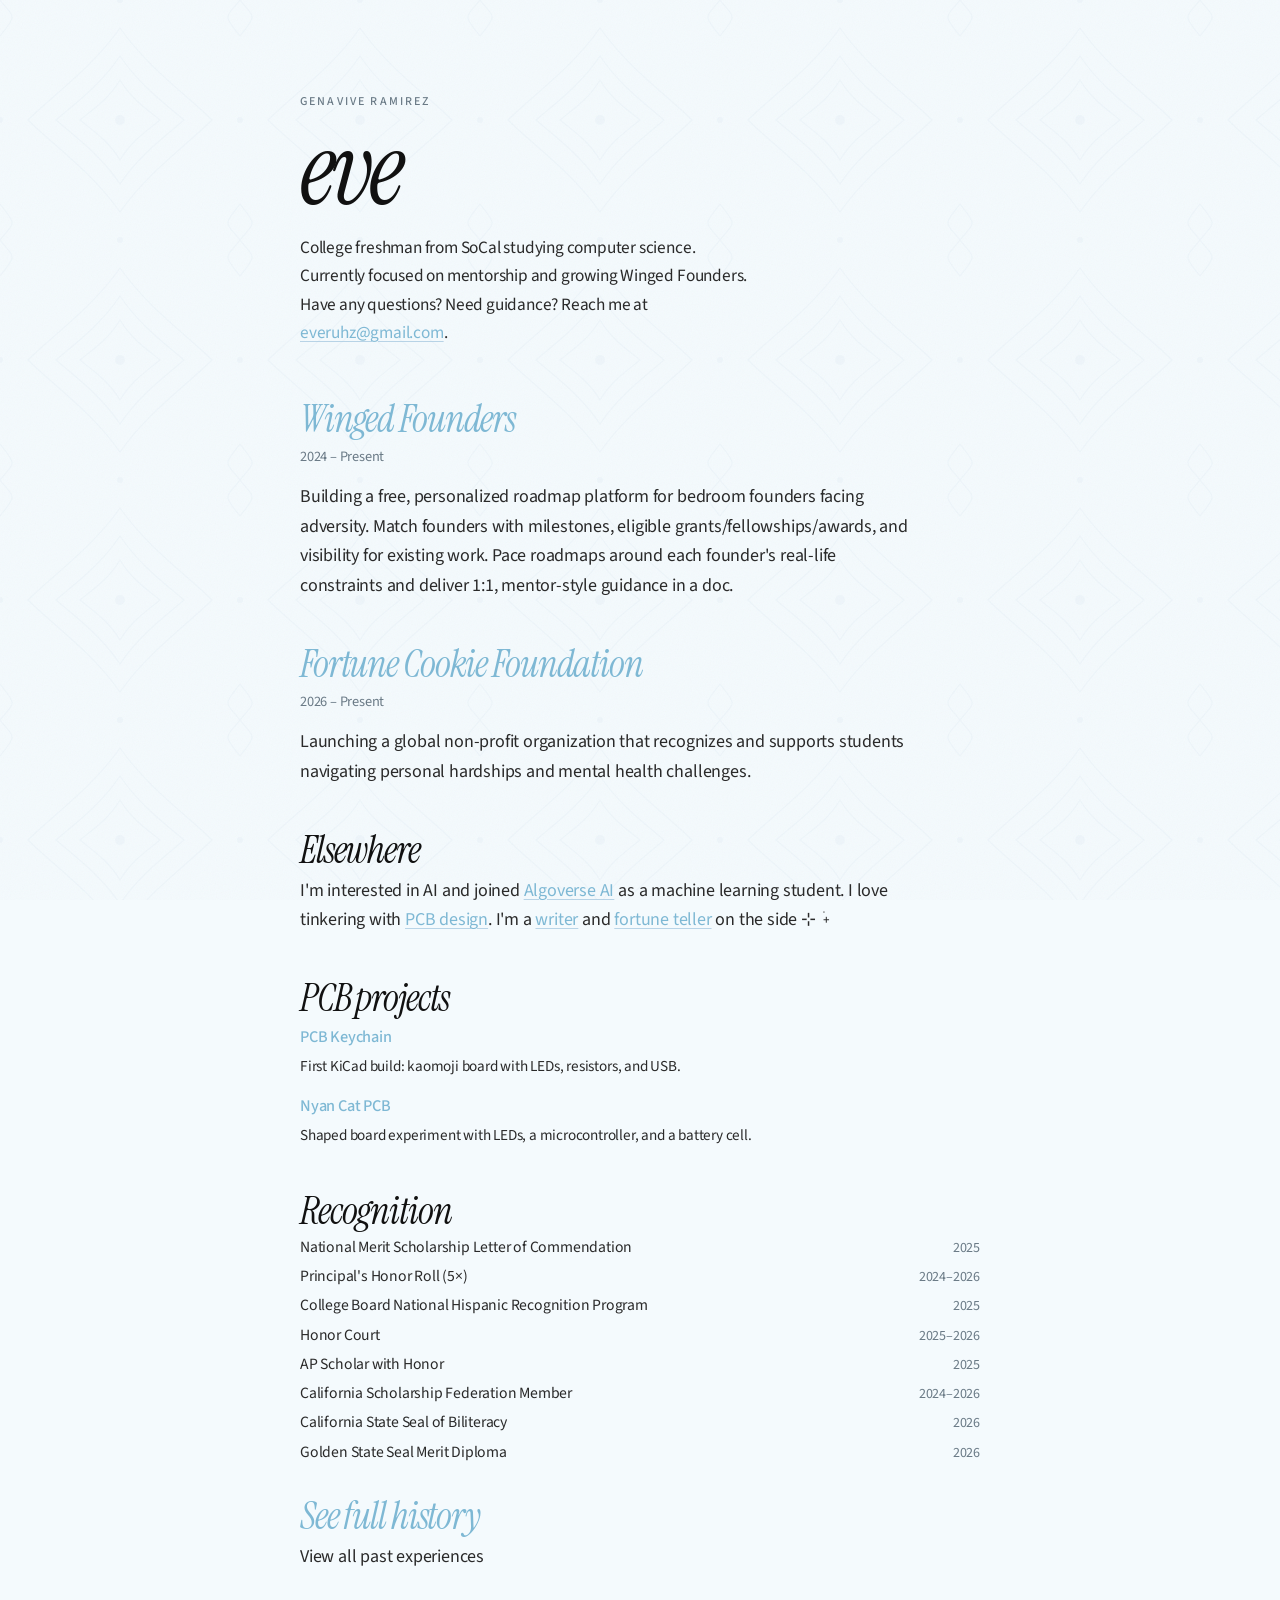
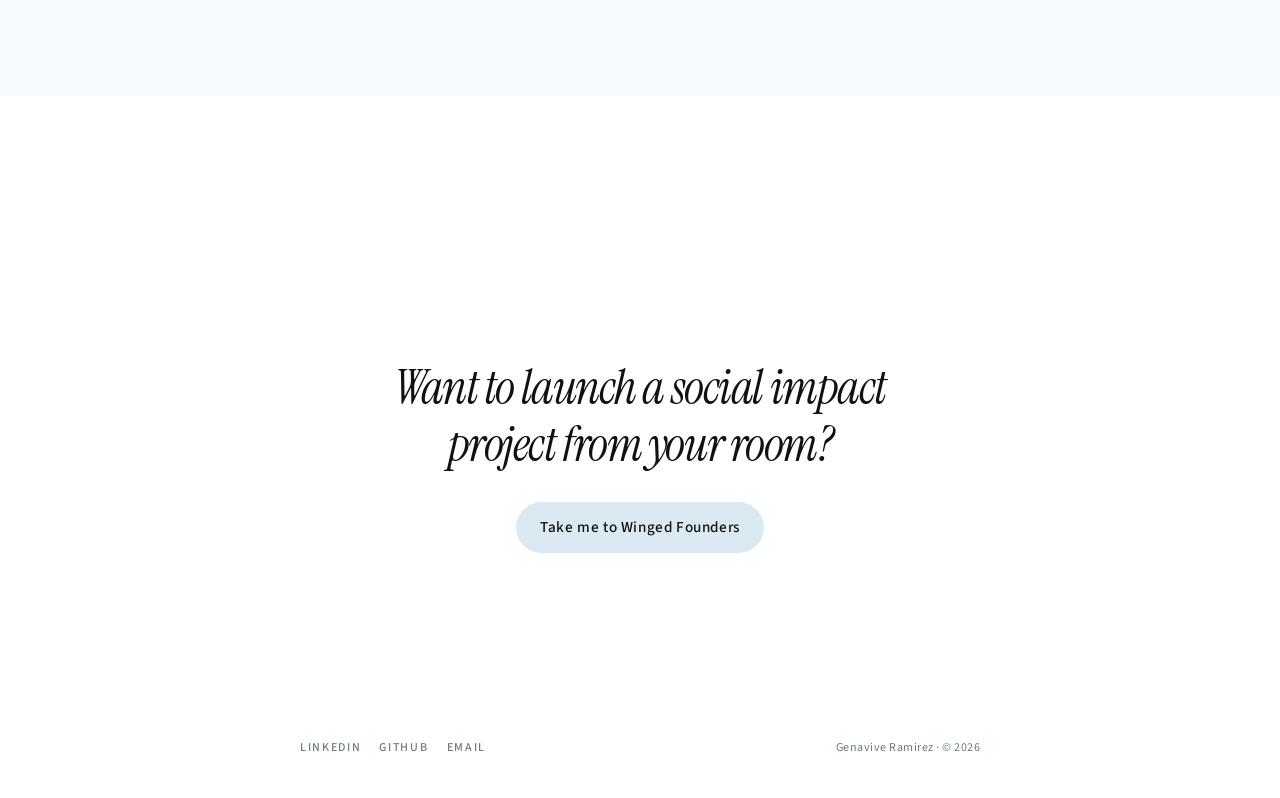
==== commit 5eb6d6b3: "revamp favicon" ====
--- a/index.html
+++ b/index.html
@@ -5,10 +5,15 @@
   <meta name="viewport" content="width=device-width, initial-scale=1.0">
   <title>Genavive Ramirez</title>
   <meta name="description" content="Founder of Winged Founders & Fortune Cookie Foundation. CS student interested in AI, mentorship, and building.">
+  <link rel="icon" href="images/favicon.png" type="image/png">
+  <link rel="icon" type="image/png" sizes="16x16" href="images/favicon-16x16.png">
   <link rel="icon" type="image/png" sizes="32x32" href="images/favicon-32x32.png">
-  <link rel="icon" type="image/png" sizes="16x16" href="images/favicon-16x16.png">
+  <link rel="icon" type="image/png" sizes="48x48" href="images/favicon-48x48.png">
+  <link rel="icon" type="image/png" sizes="192x192" href="images/favicon-192x192.png">
+  <link rel="icon" type="image/png" sizes="512x512" href="images/favicon-512x512.png">
   <link rel="apple-touch-icon" sizes="180x180" href="images/apple-touch-icon.png">
-  <link rel="icon" type="image/jpeg" href="images/favicon.jpeg">
+  <link rel="manifest" href="site.webmanifest">
+  <meta name="theme-color" content="#f4fafd">
   <link rel="preconnect" href="https://fonts.googleapis.com">
   <link rel="preconnect" href="https://fonts.gstatic.com" crossorigin>
   <link href="https://fonts.googleapis.com/css2?family=Instrument+Serif:ital@0;1&family=Source+Sans+3:ital,wght@0,400;0,500;0,600;1,400&display=swap" rel="stylesheet">
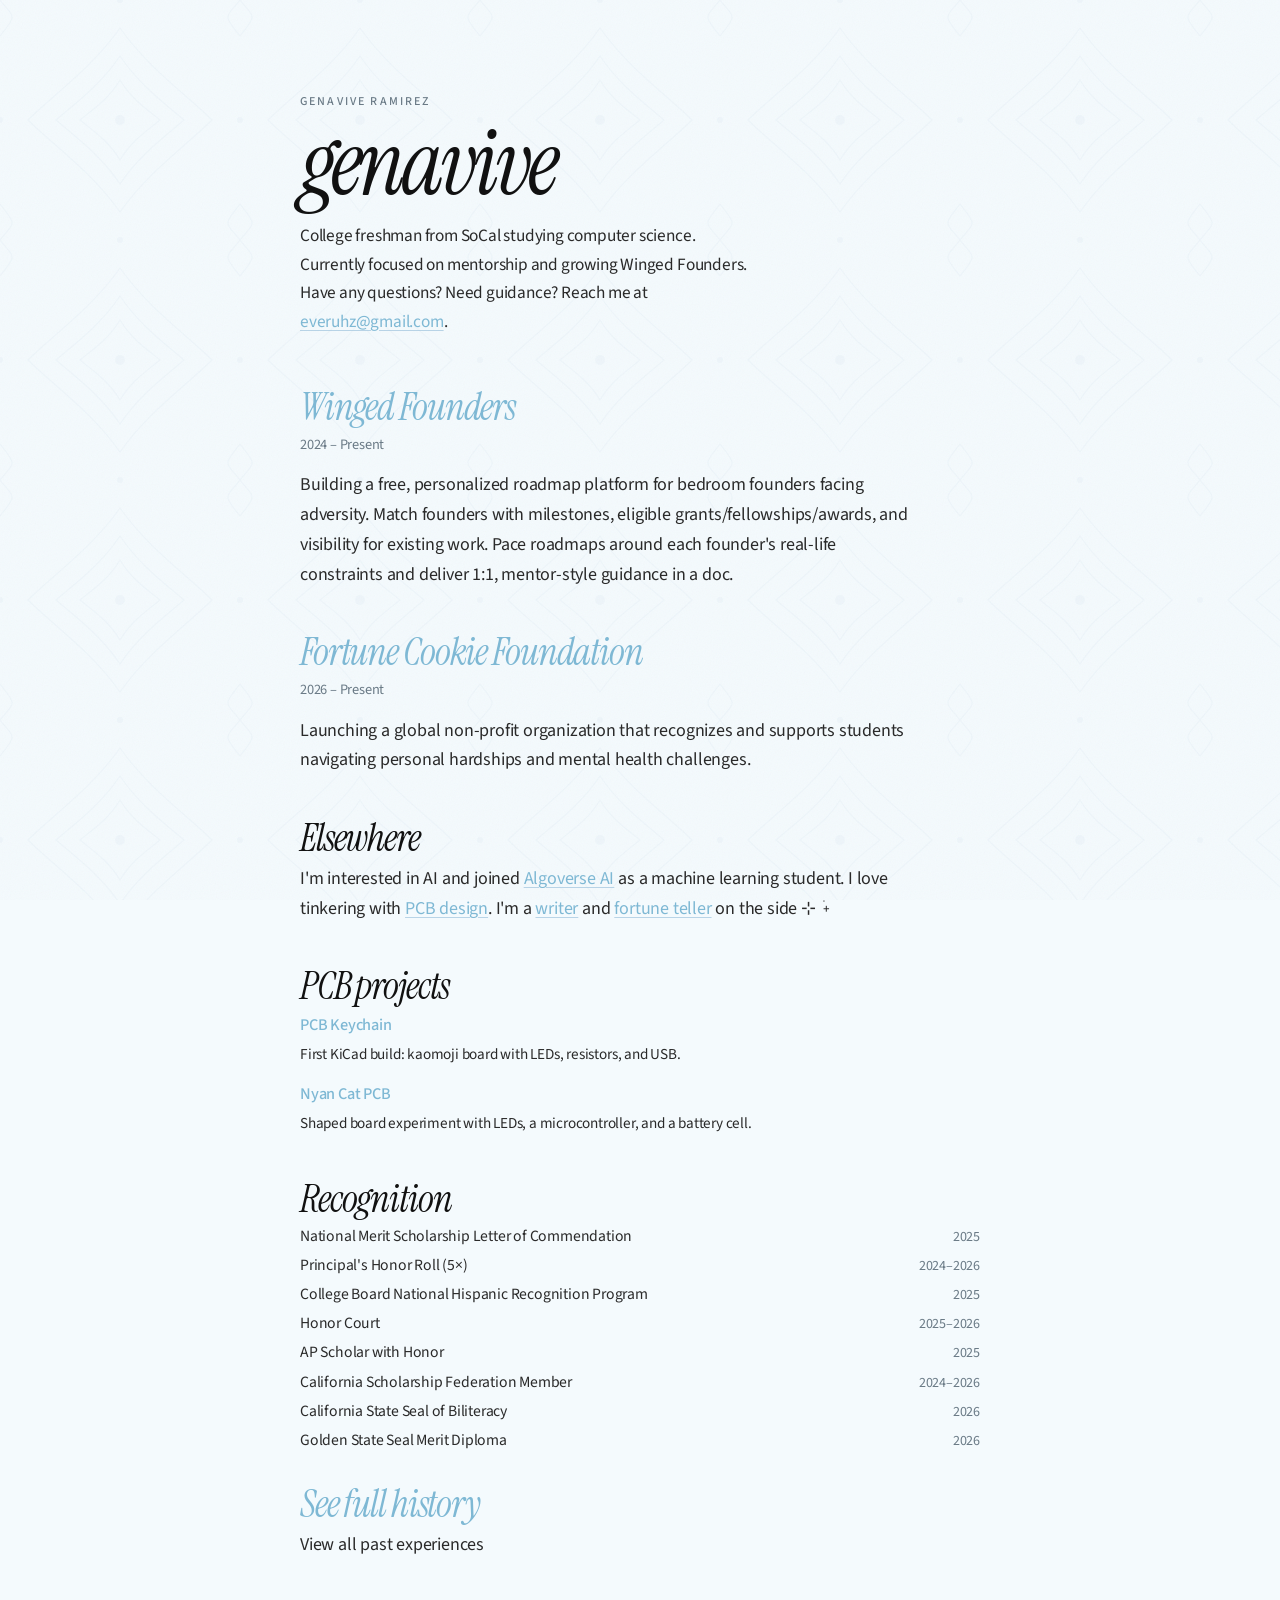
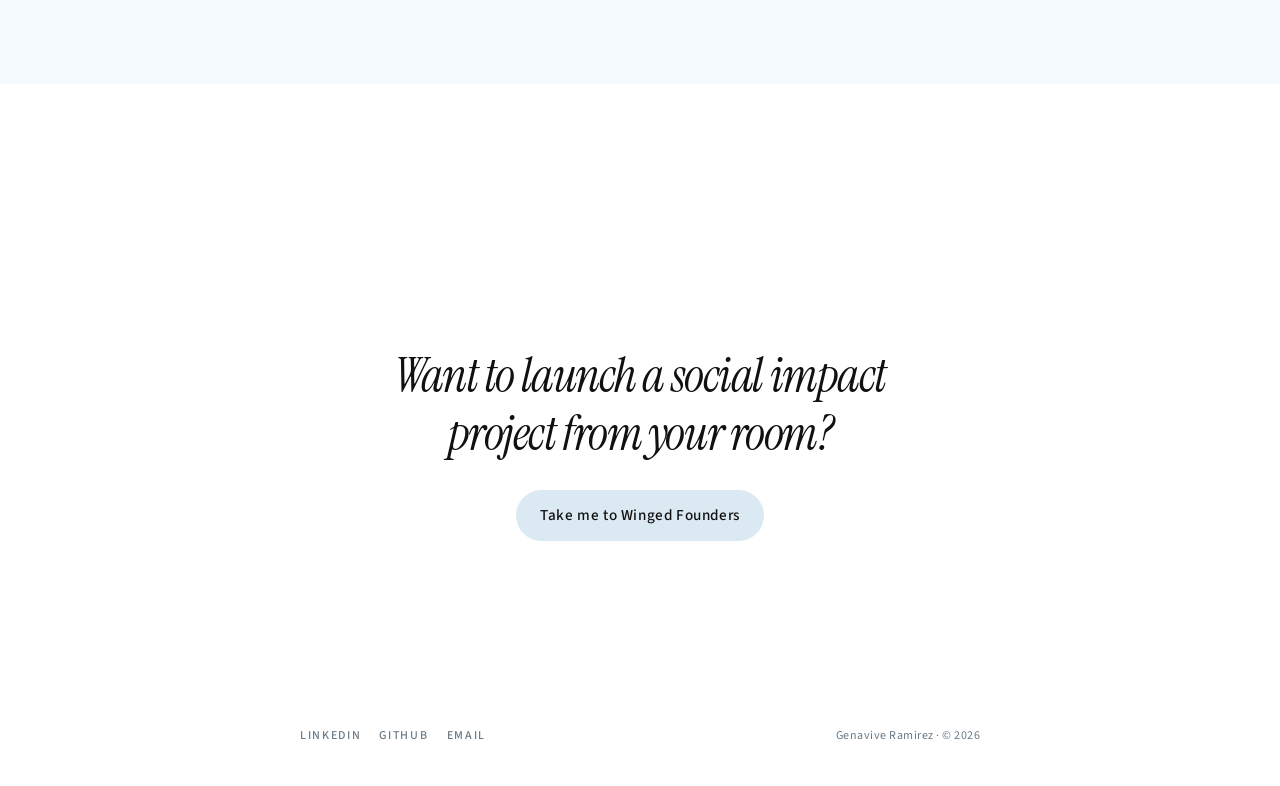
==== commit fb9c751b: "Rename intro and hero copy, and fit sparkles around hello, world. Co-authored-by: Cursor <cursoragen" ====
--- a/index.html
+++ b/index.html
@@ -26,8 +26,8 @@
   <div class="intro" id="intro" aria-hidden="true">
     <div class="intro__stage">
       <div class="intro__orbit" id="intro-orbit" aria-hidden="true"></div>
-      <p class="intro__mark" aria-label="eve">
-        <span class="intro__letter" style="--i: 0">e</span><span class="intro__letter" style="--i: 1">v</span><span class="intro__letter" style="--i: 2">e</span>
+      <p class="intro__mark" aria-label="hello, world">
+        <span class="intro__letter" style="--i: 0">h</span><span class="intro__letter" style="--i: 1">e</span><span class="intro__letter" style="--i: 2">l</span><span class="intro__letter" style="--i: 3">l</span><span class="intro__letter" style="--i: 4">o</span><span class="intro__letter" style="--i: 5">,</span><span class="intro__letter intro__space" style="--i: 6">&nbsp;</span><span class="intro__letter" style="--i: 7">w</span><span class="intro__letter" style="--i: 8">o</span><span class="intro__letter" style="--i: 9">r</span><span class="intro__letter" style="--i: 10">l</span><span class="intro__letter" style="--i: 11">d</span>
       </p>
     </div>
   </div>
@@ -36,7 +36,7 @@
     <main class="page">
       <header class="hero">
         <p class="eyebrow">genavive ramirez</p>
-        <h1 class="name">eve</h1>
+        <h1 class="name">genavive</h1>
         <p class="lede">College freshman from SoCal studying computer science. Currently focused on mentorship and growing Winged Founders. Have any questions? Need guidance? Reach me at <a href="mailto:everuhz@gmail.com">everuhz@gmail.com</a>.</p>
       </header>
 
--- a/style.css
+++ b/style.css
@@ -102,10 +102,11 @@
 
 .intro__stage {
   position: relative;
-  width: min(460px, 92vw);
-  height: min(460px, 92vw);
+  width: min(720px, 96vw);
+  height: min(420px, 78vw);
   display: grid;
   place-items: center;
+  overflow: visible;
 }
 
 .intro__mark {
@@ -116,7 +117,7 @@
   align-items: baseline;
   justify-content: center;
   font-family: var(--display);
-  font-size: clamp(4rem, 14vw, 7rem);
+  font-size: clamp(2.4rem, 8.5vw, 4.6rem);
   font-weight: 400;
   font-style: italic;
   letter-spacing: -0.04em;
@@ -129,7 +130,11 @@
   display: inline-block;
   will-change: transform;
   animation: letter-wave 2.6s ease-in-out infinite;
-  animation-delay: calc(var(--i) * 0.18s);
+  animation-delay: calc(var(--i) * 0.12s);
+}
+
+.intro__space {
+  width: 0.35em;
 }
 
 @keyframes letter-wave {
@@ -294,7 +299,7 @@
 .name {
   margin: 0 0 1.1rem;
   font-family: var(--display);
-  font-size: clamp(4rem, 14vw, 6.4rem);
+  font-size: clamp(3.2rem, 11vw, 5.6rem);
   font-weight: 400;
   font-style: italic;
   letter-spacing: -0.045em;
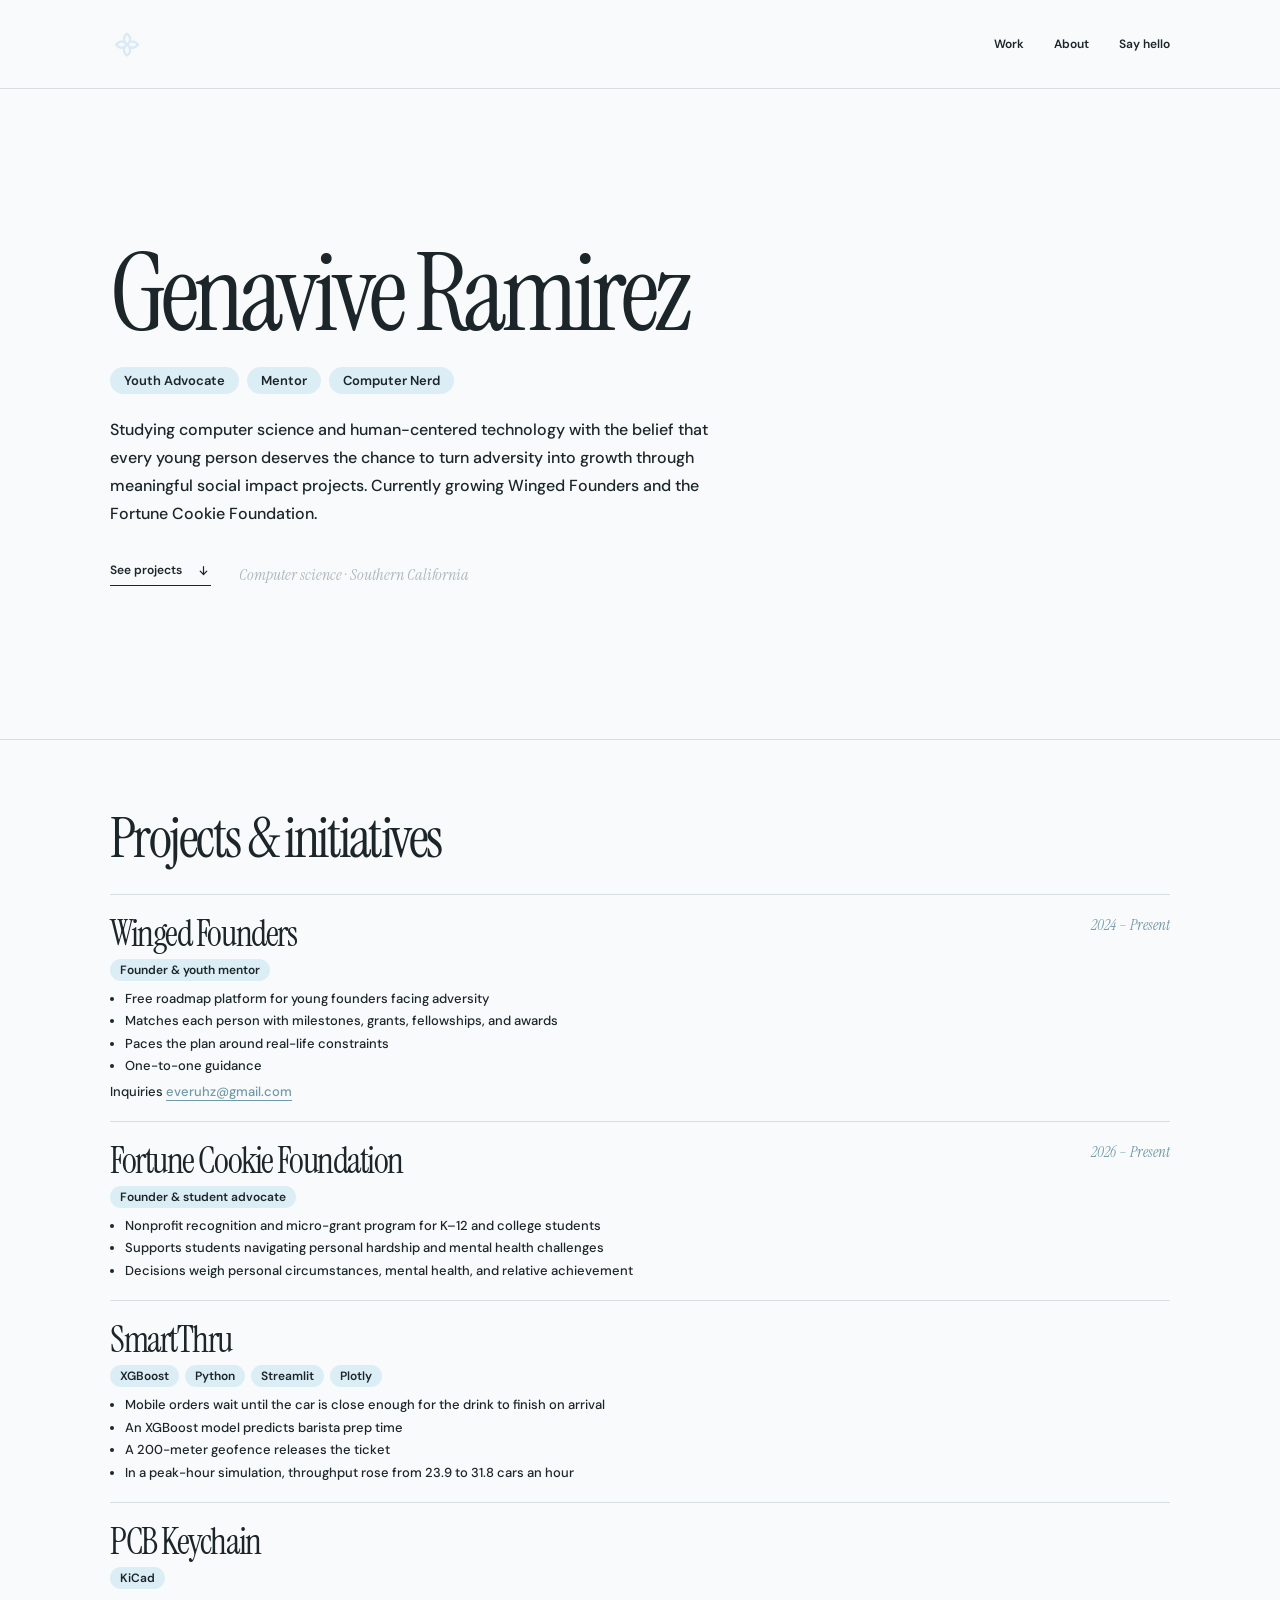
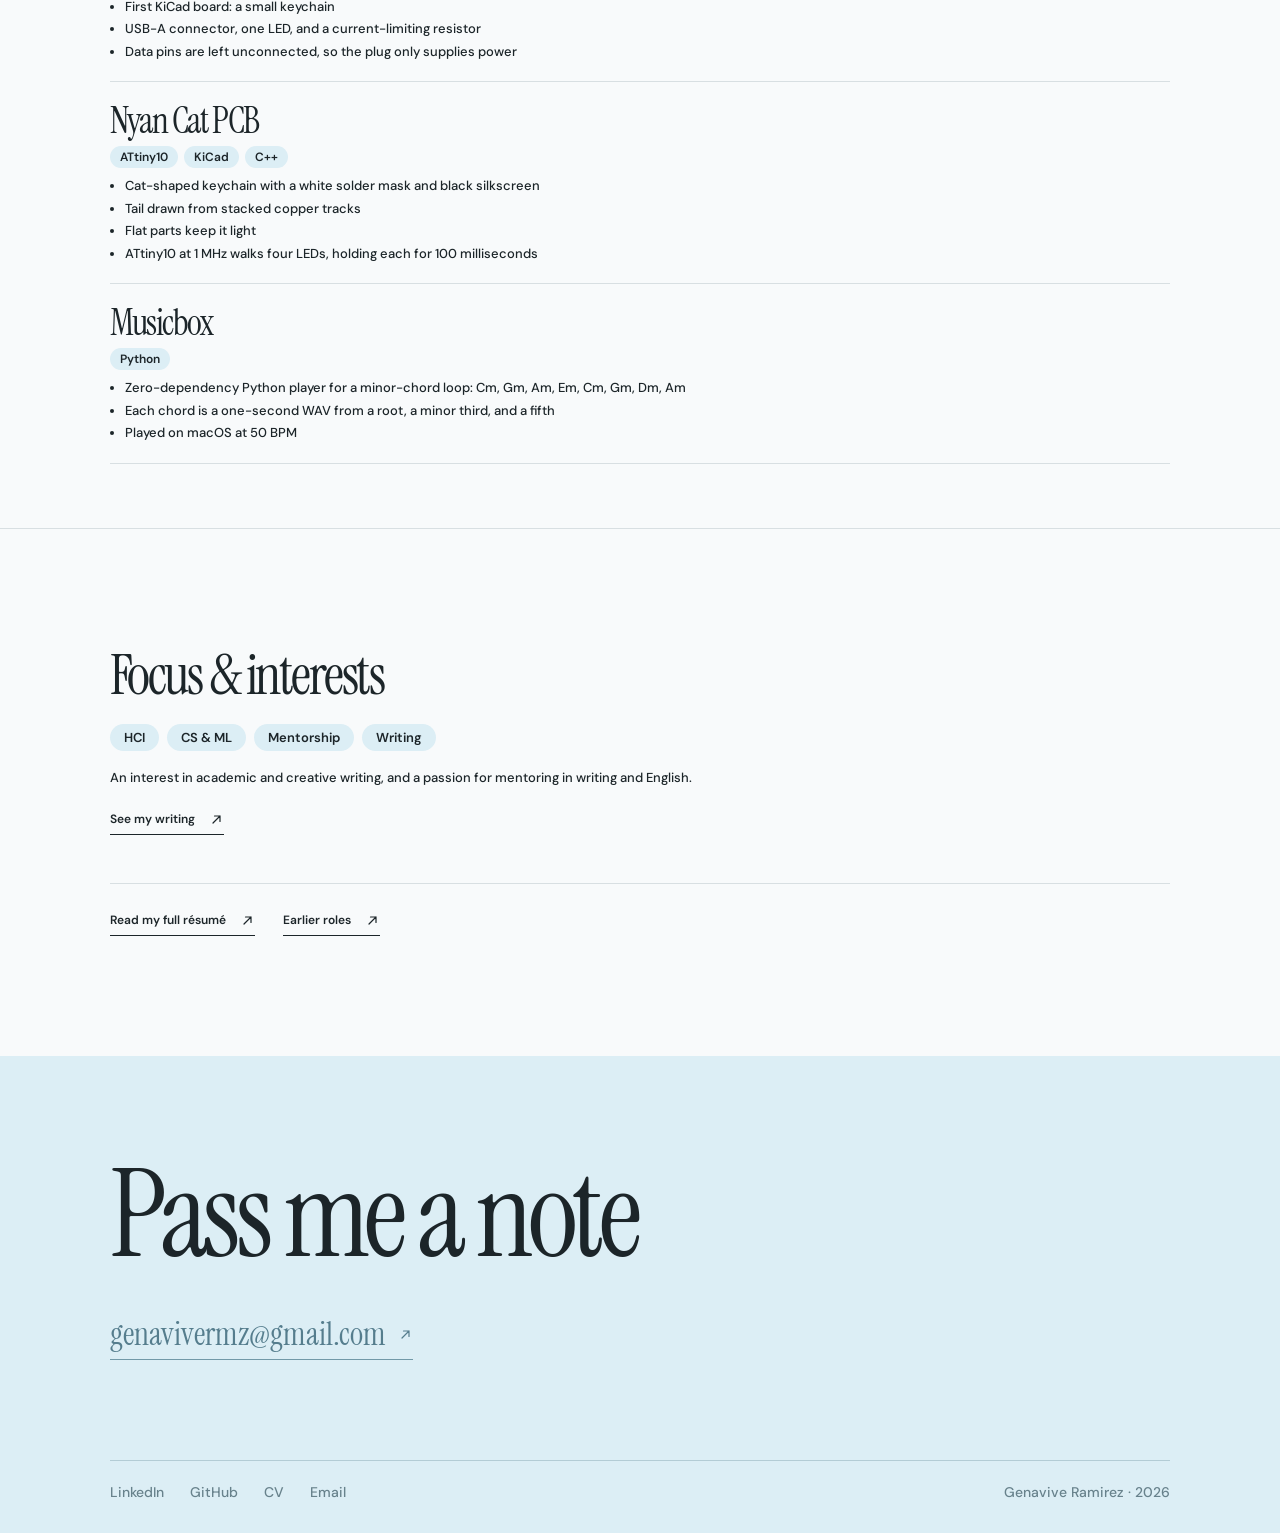
==== commit 33d77b5c: "Rebuild the portfolio into a quieter page that leads with the work. Drop the intro animation, separa" ====
--- a/index.html
+++ b/index.html
@@ -4,7 +4,7 @@
   <meta charset="UTF-8">
   <meta name="viewport" content="width=device-width, initial-scale=1.0">
   <title>Genavive Ramirez</title>
-  <meta name="description" content="Founder of Winged Founders & Fortune Cookie Foundation. CS student interested in AI, mentorship, and building.">
+  <meta name="description" content="Genavive Ramirez studies computer science and human-centered technology in Southern California and is building Winged Founders and the Fortune Cookie Foundation.">
   <link rel="icon" href="images/favicon.png" type="image/png">
   <link rel="icon" type="image/png" sizes="16x16" href="images/favicon-16x16.png">
   <link rel="icon" type="image/png" sizes="32x32" href="images/favicon-32x32.png">
@@ -13,135 +13,174 @@
   <link rel="icon" type="image/png" sizes="512x512" href="images/favicon-512x512.png">
   <link rel="apple-touch-icon" sizes="180x180" href="images/apple-touch-icon.png">
   <link rel="manifest" href="site.webmanifest">
-  <meta name="theme-color" content="#f4fafd">
+  <meta name="theme-color" content="#f8fafb">
   <link rel="preconnect" href="https://fonts.googleapis.com">
   <link rel="preconnect" href="https://fonts.gstatic.com" crossorigin>
-  <link href="https://fonts.googleapis.com/css2?family=Instrument+Serif:ital@0;1&family=Source+Sans+3:ital,wght@0,400;0,500;0,600;1,400&display=swap" rel="stylesheet">
+  <link href="https://fonts.googleapis.com/css2?family=DM+Sans:wght@400;500;600&family=Instrument+Serif:ital@0;1&display=swap" rel="stylesheet">
   <link rel="stylesheet" href="style.css">
 </head>
 <body>
-  <div class="bg-pattern" aria-hidden="true"></div>
-  <div class="grain" aria-hidden="true"></div>
+  <header class="nav">
+    <div class="shell">
+      <a class="wordmark" href="#top" aria-label="Home">
+        <img src="images/favicon.png" alt="">
+      </a>
+      <nav class="nav-links" aria-label="On this site">
+        <a href="#work">Work</a>
+        <a href="#about">About</a>
+        <a href="#note">Say hello</a>
+      </nav>
+    </div>
+  </header>
 
-  <div class="intro" id="intro" aria-hidden="true">
-    <div class="intro__stage">
-      <div class="intro__orbit" id="intro-orbit" aria-hidden="true"></div>
-      <p class="intro__mark" aria-label="hello, world">
-        <span class="intro__letter" style="--i: 0">h</span><span class="intro__letter" style="--i: 1">e</span><span class="intro__letter" style="--i: 2">l</span><span class="intro__letter" style="--i: 3">l</span><span class="intro__letter" style="--i: 4">o</span><span class="intro__letter" style="--i: 5">,</span><span class="intro__letter intro__space" style="--i: 6">&nbsp;</span><span class="intro__letter" style="--i: 7">w</span><span class="intro__letter" style="--i: 8">o</span><span class="intro__letter" style="--i: 9">r</span><span class="intro__letter" style="--i: 10">l</span><span class="intro__letter" style="--i: 11">d</span>
-      </p>
+  <main id="top">
+    <section class="hero">
+      <div class="shell">
+        <h1>Genavive Ramirez</h1>
+        <p class="who"><span>Youth Advocate</span><span>Mentor</span><span>Computer Nerd</span></p>
+        <p class="intro">Studying computer science and human-centered technology with the belief that every young person deserves the chance to turn adversity into growth through meaningful social impact projects. Currently growing Winged Founders and the Fortune Cookie Foundation.</p>
+        <div class="hero-actions">
+          <a class="primary-link" href="#work">See projects
+            <svg viewBox="0 0 15 15" aria-hidden="true"><path d="M7.5 3.5v8M4.2 8.2 7.5 11.5l3.3-3.3" fill="none" stroke="currentColor" stroke-width="1.2" stroke-linecap="round" stroke-linejoin="round"/></svg>
+          </a>
+          <p class="location">Computer science · Southern California</p>
+        </div>
+      </div>
+    </section>
+
+    <section class="work" id="work">
+      <div class="shell">
+        <div class="section-heading">
+          <h2>Projects &amp; initiatives</h2>
+        </div>
+
+        <div class="project-list">
+          <article class="project" id="winged-founders">
+            <div class="project-body">
+              <h3><a href="https://wingedfounders.com" target="_blank" rel="noopener">Winged Founders</a></h3>
+              <p class="stack"><span>Founder &amp; youth mentor</span></p>
+              <ul>
+                <li>Free roadmap platform for young founders facing adversity</li>
+                <li>Matches each person with milestones, grants, fellowships, and awards</li>
+                <li>Paces the plan around real-life constraints</li>
+                <li>One-to-one guidance</li>
+              </ul>
+              <p class="project-mail">Inquiries <a href="mailto:everuhz@gmail.com">everuhz@gmail.com</a></p>
+            </div>
+            <p class="project-note">2024 – Present</p>
+          </article>
+
+          <article class="project" id="fortune-cookie">
+            <div class="project-body">
+              <h3><a href="https://fortunecookiefoundation.org" target="_blank" rel="noopener">Fortune Cookie Foundation</a></h3>
+              <p class="stack"><span>Founder &amp; student advocate</span></p>
+              <ul>
+                <li>Nonprofit recognition and micro-grant program for K–12 and college students</li>
+                <li>Supports students navigating personal hardship and mental health challenges</li>
+                <li>Decisions weigh personal circumstances, mental health, and relative achievement</li>
+              </ul>
+            </div>
+            <p class="project-note">2026 – Present</p>
+          </article>
+
+          <article class="project">
+            <div class="project-body">
+              <h3><a href="https://github.com/genavivermz/smart_thru" target="_blank" rel="noopener">SmartThru</a></h3>
+              <p class="stack"><span>XGBoost</span><span>Python</span><span>Streamlit</span><span>Plotly</span></p>
+              <ul>
+                <li>Mobile orders wait until the car is close enough for the drink to finish on arrival</li>
+                <li>An XGBoost model predicts barista prep time</li>
+                <li>A 200-meter geofence releases the ticket</li>
+                <li>In a peak-hour simulation, throughput rose from 23.9 to 31.8 cars an hour</li>
+              </ul>
+            </div>
+          </article>
+
+          <article class="project">
+            <div class="project-body">
+              <h3><a href="https://github.com/genavivermz/cute-pcb-keychain" target="_blank" rel="noopener">PCB Keychain</a></h3>
+              <p class="stack"><span>KiCad</span></p>
+              <ul>
+                <li>First KiCad board: a small keychain</li>
+                <li>USB-A connector, one LED, and a current-limiting resistor</li>
+                <li>Data pins are left unconnected, so the plug only supplies power</li>
+              </ul>
+            </div>
+          </article>
+
+          <article class="project">
+            <div class="project-body">
+              <h3><a href="https://github.com/genavivermz/nyan-cat-pcb" target="_blank" rel="noopener">Nyan Cat PCB</a></h3>
+              <p class="stack"><span>ATtiny10</span><span>KiCad</span><span>C++</span></p>
+              <ul>
+                <li>Cat-shaped keychain with a white solder mask and black silkscreen</li>
+                <li>Tail drawn from stacked copper tracks</li>
+                <li>Flat parts keep it light</li>
+                <li>ATtiny10 at 1 MHz walks four LEDs, holding each for 100 milliseconds</li>
+              </ul>
+            </div>
+          </article>
+
+          <article class="project">
+            <div class="project-body">
+              <h3><a href="https://github.com/genavivermz/musicbox" target="_blank" rel="noopener">Musicbox</a></h3>
+              <p class="stack"><span>Python</span></p>
+              <ul>
+                <li>Zero-dependency Python player for a minor-chord loop: Cm, Gm, Am, Em, Cm, Gm, Dm, Am</li>
+                <li>Each chord is a one-second WAV from a root, a minor third, and a fifth</li>
+                <li>Played on macOS at 50 BPM</li>
+              </ul>
+            </div>
+          </article>
+        </div>
+      </div>
+    </section>
+
+    <section class="focus" id="focus">
+      <div class="shell">
+        <div class="focus-heading">
+          <h2>Focus &amp; interests</h2>
+        </div>
+        <div class="focus-grid">
+          <h3>HCI</h3>
+          <h3>CS &amp; ML</h3>
+          <h3>Mentorship</h3>
+          <h3>Writing</h3>
+        </div>
+        <article class="writing">
+          <p>An interest in academic and creative writing, and a passion for mentoring in writing and English.</p>
+          <a class="text-link" href="https://docs.google.com/document/d/1BF4aVnevXdpZHb8tzovQJ7JOILSmfqLjkdD-w589lTQ/edit?usp=sharing" target="_blank" rel="noopener">See my writing
+            <svg viewBox="0 0 15 15" aria-hidden="true"><path d="M4 11 11 4M11 4H5.5M11 4v5.5" fill="none" stroke="currentColor" stroke-width="1.2" stroke-linecap="round" stroke-linejoin="round"/></svg>
+          </a>
+        </article>
+        <div class="about-actions" id="about">
+          <a class="text-link" href="https://docs.google.com/document/d/1dQquPG0_9Cg6wvU7PJrIwFVtS606m71Bmf3FkGEy-fg/edit?usp=sharing" target="_blank" rel="noopener">Read my full résumé
+            <svg viewBox="0 0 15 15" aria-hidden="true"><path d="M4 11 11 4M11 4H5.5M11 4v5.5" fill="none" stroke="currentColor" stroke-width="1.2" stroke-linecap="round" stroke-linejoin="round"/></svg>
+          </a>
+          <a class="text-link" href="history.html">Earlier roles
+            <svg viewBox="0 0 15 15" aria-hidden="true"><path d="M4 11 11 4M11 4H5.5M11 4v5.5" fill="none" stroke="currentColor" stroke-width="1.2" stroke-linecap="round" stroke-linejoin="round"/></svg>
+          </a>
+        </div>
+      </div>
+    </section>
+  </main>
+
+  <footer class="contact" id="note">
+    <div class="contact-inner shell">
+      <h2>Pass me a note</h2>
+      <a href="mailto:genavivermz@gmail.com">genavivermz@gmail.com
+        <svg viewBox="0 0 15 15" aria-hidden="true"><path d="M4 11 11 4M11 4H5.5M11 4v5.5" fill="none" stroke="currentColor" stroke-width="1.2" stroke-linecap="round" stroke-linejoin="round"/></svg>
+      </a>
+      <div class="contact-foot">
+        <div>
+          <a href="https://www.linkedin.com/in/genavive-ramirez" target="_blank" rel="noopener">LinkedIn</a>
+          <a href="https://github.com/genavivermz" target="_blank" rel="noopener">GitHub</a>
+          <a href="https://docs.google.com/document/d/1dQquPG0_9Cg6wvU7PJrIwFVtS606m71Bmf3FkGEy-fg/edit?usp=sharing" target="_blank" rel="noopener">CV</a>
+          <a href="mailto:genavivermz@gmail.com">Email</a>
+        </div>
+        <p>Genavive Ramirez · 2026</p>
+      </div>
     </div>
-  </div>
-
-  <div class="site" id="site">
-    <main class="page">
-      <header class="hero">
-        <p class="eyebrow">genavive ramirez</p>
-        <h1 class="name">genavive</h1>
-        <p class="lede">College freshman from SoCal studying computer science. Currently focused on mentorship and growing Winged Founders. Have any questions? Need guidance? Reach me at <a href="mailto:everuhz@gmail.com">everuhz@gmail.com</a>.</p>
-      </header>
-
-      <section class="block" id="winged-founders">
-        <h2><a href="https://wingedfounders.com" target="_blank" rel="noopener">Winged Founders</a></h2>
-        <p class="block__meta">2024 – Present</p>
-        <div class="block__copy">
-          <p>Building a free, personalized roadmap platform for bedroom founders facing adversity. Match founders with milestones, eligible grants/fellowships/awards, and visibility for existing work. Pace roadmaps around each founder's real-life constraints and deliver 1:1, mentor-style guidance in a doc.</p>
-        </div>
-      </section>
-
-      <section class="block" id="fortune-cookie">
-        <h2><a href="https://fortunecookiefoundation.org" target="_blank" rel="noopener">Fortune Cookie Foundation</a></h2>
-        <p class="block__meta">2026 – Present</p>
-        <div class="block__copy">
-          <p>Launching a global non-profit organization that recognizes and supports students navigating personal hardships and mental health challenges.</p>
-        </div>
-      </section>
-
-      <section class="block" id="cs">
-        <h2>Elsewhere</h2>
-        <div class="block__copy">
-          <p>I'm interested in AI and joined <a href="https://algoverseairesearch.org/" target="_blank" rel="noopener">Algoverse AI</a> as a machine learning student. I love tinkering with <a href="#projects">PCB design</a>. I'm a <a href="https://github.com/genavivermz/my-journal">writer</a> and <a href="https://github.com/genavivermz/tarot-card-station">fortune teller</a> on the side ⊹ ࣪ ˖</p>
-        </div>
-      </section>
-
-      <section class="block" id="projects">
-        <h2>PCB projects</h2>
-        <ul class="project-list">
-          <li>
-            <a href="https://github.com/genavivermz/cute-pcb-keychain" target="_blank" rel="noopener">PCB Keychain</a>
-            <span>First KiCad build: kaomoji board with LEDs, resistors, and USB.</span>
-          </li>
-          <li>
-            <a href="https://github.com/genavivermz/nyan-cat-pcb" target="_blank" rel="noopener">Nyan Cat PCB</a>
-            <span>Shaped board experiment with LEDs, a microcontroller, and a battery cell.</span>
-          </li>
-        </ul>
-      </section>
-
-      <section class="block" id="recognition">
-        <h2>Recognition</h2>
-        <ul class="award-list">
-          <li>
-            <span class="award-title">National Merit Scholarship Letter of Commendation</span>
-            <span class="award-date">2025</span>
-          </li>
-          <li>
-            <span class="award-title">Principal's Honor Roll (5×)</span>
-            <span class="award-date">2024–2026</span>
-          </li>
-          <li>
-            <span class="award-title">College Board National Hispanic Recognition Program</span>
-            <span class="award-date">2025</span>
-          </li>
-          <li>
-            <span class="award-title">Honor Court</span>
-            <span class="award-date">2025–2026</span>
-          </li>
-          <li>
-            <span class="award-title">AP Scholar with Honor</span>
-            <span class="award-date">2025</span>
-          </li>
-          <li>
-            <span class="award-title">California Scholarship Federation Member</span>
-            <span class="award-date">2024–2026</span>
-          </li>
-          <li>
-            <span class="award-title">California State Seal of Biliteracy</span>
-            <span class="award-date">2026</span>
-          </li>
-          <li>
-            <span class="award-title">Golden State Seal Merit Diploma</span>
-            <span class="award-date">2026</span>
-          </li>
-        </ul>
-      </section>
-
-      <section class="block" id="history">
-        <h2><a href="history.html">See full history</a></h2>
-        <div class="block__copy">
-          <p>View all past experiences</p>
-        </div>
-      </section>
-    </main>
-
-    <section class="closing" id="wf-invite" aria-label="Winged Founders">
-      <div class="closing__body">
-        <p class="closing__q">Want to launch a social impact project from your room?</p>
-        <a class="closing__cta" href="https://wingedfounders.com" target="_blank" rel="noopener">
-          Take me to Winged Founders
-        </a>
-      </div>
-
-      <footer class="foot">
-        <nav class="links" aria-label="Social">
-          <a href="https://www.linkedin.com/in/genavive-ramirez" target="_blank" rel="noopener">linkedin</a>
-          <a href="https://github.com/genavivermz" target="_blank" rel="noopener">github</a>
-          <a href="mailto:everuhz@gmail.com">email</a>
-        </nav>
-        <p class="fine">Genavive Ramirez · © 2026</p>
-      </footer>
-    </section>
-  </div>
-
-  <script src="script.js"></script>
+  </footer>
 </body>
 </html>
--- a/style.css
+++ b/style.css
@@ -1,13 +1,11 @@
 :root {
-  --bg: #f4fafd;
-  --ink: #111111;
-  --muted: #2a2a2a;
-  --quiet: #6a7a86;
-  --line: rgba(126, 184, 212, 0.35);
-  --blue: #9ec4dd;
-  --blue-deep: #7eb8d4;
-  --font: "Source Sans 3", "Helvetica Neue", sans-serif;
-  --display: "Instrument Serif", "Times New Roman", serif;
+  --paper: #f8fafb;
+  --blue: #dceef5;
+  --blue-deep: #7299a8;
+  --silver: #aeb8bd;
+  --ink: #1c2529;
+  --muted: #68757b;
+  --line: #d8dfe2;
 }
 
 *,
@@ -22,569 +20,701 @@
 
 body {
   margin: 0;
-  min-height: 100dvh;
-  color: var(--ink);
-  font-family: var(--font);
-  font-size: 18px;
+  background: var(--paper);
+  color: var(--ink);
+  font-family: "DM Sans", sans-serif;
+  font-weight: 500;
+  -webkit-font-smoothing: antialiased;
+}
+
+h1,
+h2,
+h3,
+p,
+dl,
+dd {
+  margin: 0;
+}
+
+a {
+  color: inherit;
+}
+
+::selection {
+  background: var(--blue);
+}
+
+a:focus-visible {
+  outline: 2px solid var(--ink);
+  outline-offset: 3px;
+}
+
+.shell {
+  width: min(1060px, calc(100% - 48px));
+  margin-inline: auto;
+}
+
+.nav {
+  border-bottom: 1px solid var(--line);
+}
+
+.nav .shell {
+  height: 88px;
+  display: flex;
+  align-items: center;
+  justify-content: space-between;
+}
+
+.wordmark {
+  display: block;
+  width: 34px;
+  height: 34px;
+  text-decoration: none;
+}
+
+.wordmark img {
+  width: 100%;
+  height: 100%;
+  object-fit: contain;
+}
+
+.nav-links {
+  display: flex;
+  gap: 30px;
+  font-size: 12px;
+  font-weight: 600;
+}
+
+.nav-links a {
+  text-decoration: none;
+}
+
+.nav-links a:hover {
+  color: var(--blue-deep);
+}
+
+.hero {
+  min-height: 650px;
+  padding-block: 110px;
+  display: flex;
+  align-items: center;
+}
+
+.hero h1,
+.section-heading h2,
+.about h2,
+.focus-heading h2,
+.contact h2 {
+  font-family: "Instrument Serif", serif;
   font-weight: 400;
-  line-height: 1.65;
-  letter-spacing: -0.011em;
-  background-color: var(--bg);
-  -webkit-font-smoothing: antialiased;
-}
-
-.bg-pattern {
-  pointer-events: none;
-  position: fixed;
-  inset: 0;
-  z-index: 0;
-  opacity: 0.18;
-  background-image: url("images/damask.svg");
-  background-size: 240px 240px;
-}
-
-.grain {
-  pointer-events: none;
-  position: fixed;
-  inset: 0;
-  z-index: 0;
-  opacity: 0.04;
-  mix-blend-mode: multiply;
-  background-image: url("data:image/svg+xml,%3Csvg xmlns='http://www.w3.org/2000/svg' width='180' height='180'%3E%3Cfilter id='n'%3E%3CfeTurbulence type='fractalNoise' baseFrequency='.85' numOctaves='4' stitchTiles='stitch'/%3E%3C/filter%3E%3Crect width='100%25' height='100%25' filter='url(%23n)'/%3E%3C/svg%3E");
-}
-
-a {
-  color: var(--blue-deep);
-  text-decoration-thickness: 1px;
-  text-underline-offset: 3px;
-  text-decoration-color: color-mix(in srgb, var(--blue) 70%, transparent);
-  transition: color 0.2s ease, text-decoration-color 0.2s ease;
-}
-
-a:hover {
-  color: #5a9cc0;
-  text-decoration-color: #5a9cc0;
-}
-
-button {
-  font: inherit;
+  letter-spacing: -0.045em;
+  line-height: 0.96;
+}
+
+.hero h1 {
+  max-width: 100%;
+  font-size: clamp(72px, 8.6vw, 108px);
+  white-space: nowrap;
+}
+
+.who {
+  display: flex;
+  flex-wrap: wrap;
+  gap: 8px;
+  margin: 22px 0 0;
+}
+
+.who span {
+  display: inline-flex;
+  align-items: center;
+  padding: 7px 14px;
+  border-radius: 999px;
+  background: var(--blue);
+  font-size: 13px;
+  font-weight: 600;
+  line-height: 1;
+}
+
+.intro {
+  max-width: 640px;
+  margin-top: 22px;
+  color: var(--ink);
+  font-size: 16px;
+  line-height: 1.75;
+}
+
+.hero-actions {
+  margin-top: 34px;
+  display: flex;
+  gap: 28px;
+  align-items: center;
+}
+
+.primary-link,
+.text-link {
+  display: inline-flex;
+  align-items: center;
+  gap: 14px;
+  padding-bottom: 7px;
+  border-bottom: 1px solid var(--ink);
+  font-size: 12px;
+  font-weight: 600;
+  text-decoration: none;
+}
+
+.primary-link svg,
+.text-link svg,
+.contact a > svg {
+  width: 15px;
+  height: 15px;
+  flex: none;
+  transition: transform 180ms ease;
+}
+
+.primary-link:hover svg {
+  transform: translateY(3px);
+}
+
+.text-link:hover svg,
+.contact a:hover > svg {
+  transform: translate(3px, -3px);
+}
+
+.location {
+  color: var(--silver);
+  font-family: "Instrument Serif", serif;
+  font-size: 16px;
+  font-style: italic;
+}
+
+.work {
+  padding-block: 72px 64px;
+  border-top: 1px solid var(--line);
+}
+
+.section-heading {
+  margin-bottom: 28px;
+}
+
+.section-heading h2 {
+  margin-top: 0;
+  font-size: clamp(40px, 5vw, 56px);
+}
+
+.section-heading > p {
+  color: var(--ink);
+  font-size: 13px;
+  line-height: 1.7;
+  text-align: right;
+}
+
+.project-list {
+  border-top: 1px solid var(--line);
+}
+
+.project {
+  position: relative;
+  min-height: 0;
+  padding-block: 20px;
+  display: grid;
+  grid-template-columns: minmax(0, 1fr) 180px;
+  gap: 28px;
+  align-items: start;
+  border-bottom: 1px solid var(--line);
+  color: var(--ink);
+  text-decoration: none;
+  cursor: pointer;
+  transition: padding 180ms ease, background 180ms ease;
+}
+
+.project:hover {
+  padding-inline: 22px;
+  background: var(--blue);
+}
+
+.project h3 {
+  margin-bottom: 6px;
+  font-family: "Instrument Serif", serif;
+  font-size: clamp(28px, 3vw, 36px);
+  font-weight: 400;
+  letter-spacing: -0.04em;
+  line-height: 1.05;
+}
+
+.project h3 a {
   color: inherit;
-  background: none;
-  border: 0;
-  padding: 0;
-  cursor: pointer;
-}
-
-/* —— Intro —— */
-.intro {
-  position: fixed;
-  inset: 0;
-  z-index: 50;
-  display: grid;
-  place-items: center;
-  background-color: var(--bg);
-  background-image: url("images/damask.svg");
-  background-size: 240px 240px;
-  overflow: hidden;
-  transform-origin: center center;
-}
-
-.intro.is-zoom {
-  animation: intro-portal 1.15s cubic-bezier(0.55, 0.05, 0.35, 1) forwards;
-}
-
-.intro.is-done {
-  opacity: 0;
-  visibility: hidden;
-  pointer-events: none;
-  transition: opacity 0.35s ease, visibility 0.35s ease;
-}
-
-.intro__stage {
-  position: relative;
-  width: min(720px, 96vw);
-  height: min(420px, 78vw);
-  display: grid;
-  place-items: center;
-  overflow: visible;
-}
-
-.intro__mark {
-  position: relative;
-  z-index: 2;
-  margin: 0;
-  display: flex;
-  align-items: baseline;
-  justify-content: center;
-  font-family: var(--display);
-  font-size: clamp(2.4rem, 8.5vw, 4.6rem);
-  font-weight: 400;
-  font-style: italic;
-  letter-spacing: -0.04em;
-  line-height: 0.9;
-  color: var(--ink);
-  transition: filter 0.9s ease, transform 0.9s cubic-bezier(0.55, 0.05, 0.35, 1), opacity 0.9s ease;
-}
-
-.intro__letter {
-  display: inline-block;
-  will-change: transform;
-  animation: letter-wave 2.6s ease-in-out infinite;
-  animation-delay: calc(var(--i) * 0.12s);
-}
-
-.intro__space {
-  width: 0.35em;
-}
-
-@keyframes letter-wave {
-  0%,
-  100% {
-    transform: translateY(0) rotate(0deg);
-  }
-  20% {
-    transform: translateY(-7px) rotate(-2.2deg);
-  }
-  50% {
-    transform: translateY(2px) rotate(0.8deg);
-  }
-  80% {
-    transform: translateY(6px) rotate(2deg);
-  }
-}
-
-.intro.is-zoom .intro__mark {
-  filter: blur(14px);
-  transform: scale(2.35);
-  opacity: 0.15;
-}
-
-.intro.is-zoom .intro__letter {
-  animation-play-state: paused;
-}
-
-.intro__orbit {
+  text-decoration: none;
+}
+
+.project h3 a::after {
+  content: "";
   position: absolute;
   inset: 0;
-  z-index: 1;
-}
-
-.sparkle {
-  position: absolute;
-  left: 50%;
-  top: 50%;
+}
+
+.project:not(:has(.project-note)) {
+  grid-template-columns: 1fr;
+}
+
+.stack {
+  display: flex;
+  flex-wrap: wrap;
+  gap: 6px;
+  margin: 0 0 8px;
+}
+
+.stack span {
+  display: inline-flex;
+  align-items: center;
+  padding: 5px 10px;
+  border-radius: 999px;
+  background: var(--blue);
+  font-family: "DM Sans", sans-serif;
+  font-size: 12px;
+  font-weight: 600;
+  line-height: 1;
+}
+
+.project-body p,
+.project-body ul {
+  max-width: 680px;
+  color: var(--ink);
+  font-size: 13px;
+  line-height: 1.5;
+}
+
+.project-body ul {
   margin: 0;
-  color: rgba(17, 17, 17, 0.58);
-  font-size: 1rem;
-  line-height: 1;
-  user-select: none;
-  pointer-events: none;
-  opacity: 0;
-  transform: translate(calc(-50% + var(--x)), calc(-50% + var(--y)));
-  animation:
-    sparkle-in 0.32s cubic-bezier(0.22, 1, 0.36, 1) forwards,
-    sparkle-float var(--float-dur) ease-in-out var(--delay) infinite;
-  animation-delay: var(--delay), calc(var(--delay) + 0.2s);
-}
-
-@keyframes sparkle-in {
-  from {
-    opacity: 0;
-    filter: blur(3px);
-    transform:
-      translate(calc(-50% + var(--x)), calc(-50% + var(--y)))
-      scale(0.55);
-  }
-  70% {
-    opacity: 0.95;
-    filter: blur(0);
-    transform:
-      translate(calc(-50% + var(--x)), calc(-50% + var(--y)))
-      scale(1.08);
-  }
-  to {
-    opacity: 0.88;
-    filter: blur(0);
-    transform:
-      translate(calc(-50% + var(--x)), calc(-50% + var(--y)))
-      scale(1);
-  }
-}
-
-@keyframes sparkle-float {
-  0% {
-    transform:
-      translate(calc(-50% + var(--x)), calc(-50% + var(--y)))
-      rotate(0deg);
-  }
-  30% {
-    transform:
-      translate(
-        calc(-50% + var(--x) + var(--dx1)),
-        calc(-50% + var(--y) + var(--dy1))
-      )
-      rotate(var(--rot));
-  }
-  62% {
-    transform:
-      translate(
-        calc(-50% + var(--x) + var(--dx2)),
-        calc(-50% + var(--y) + var(--dy2))
-      )
-      rotate(calc(var(--rot) * -0.7));
-  }
-  100% {
-    transform:
-      translate(calc(-50% + var(--x)), calc(-50% + var(--y)))
-      rotate(0deg);
-  }
-}
-
-@keyframes intro-portal {
-  0% {
-    transform: scale(1);
-    filter: blur(0);
-    opacity: 1;
-  }
-  70% {
-    transform: scale(1.55);
-    filter: blur(8px);
-    opacity: 0.55;
-  }
-  100% {
-    transform: scale(2.4);
-    filter: blur(18px);
-    opacity: 0;
-  }
-}
-
-.site {
+  padding-left: 1.15em;
+}
+
+.project-body li + li {
+  margin-top: 3px;
+}
+
+.project-mail {
+  margin-top: 6px;
+}
+
+.project-mail a {
   position: relative;
   z-index: 1;
-  opacity: 0;
-  transform: scale(1.08);
-  filter: blur(10px);
-  transition:
-    opacity 0.95s ease,
-    transform 1.15s cubic-bezier(0.22, 1, 0.36, 1),
-    filter 1.05s ease;
-}
-
-.site.is-in {
-  opacity: 1;
-  transform: scale(1);
-  filter: blur(0);
-}
-
-.page {
-  width: min(680px, calc(100% - 48px));
-  margin: 0 auto;
-  padding: 72px 0 56px;
-}
-
-.hero {
-  margin-bottom: 3.25rem;
-  padding-top: 1.25rem;
-}
-
-.eyebrow {
-  margin: 0 0 12px;
-  color: var(--quiet);
+  color: var(--blue-deep);
+  text-decoration: none;
+  border-bottom: 1px solid var(--blue-deep);
+}
+
+.project-note {
+  color: var(--blue-deep);
+  font-family: "Instrument Serif", serif;
+  font-size: 15px;
+  font-style: italic;
+  line-height: 1.4;
+  text-align: right;
+}
+
+.focus {
+  padding-block: 120px;
+  border-top: 1px solid var(--line);
+}
+
+.focus-heading {
+  margin-bottom: 22px;
+}
+
+.focus-heading h2 {
+  font-size: clamp(40px, 5vw, 56px);
+}
+
+.focus-grid {
+  display: flex;
+  flex-wrap: wrap;
+  gap: 8px;
+}
+
+.focus-grid h3 {
+  display: inline-flex;
+  align-items: center;
+  width: fit-content;
+  margin: 0;
+  padding: 7px 14px;
+  border-radius: 999px;
+  background: var(--blue);
+  font-family: "DM Sans", sans-serif;
+  font-size: 13px;
+  font-weight: 600;
+  letter-spacing: 0;
+  line-height: 1;
+}
+
+.focus-grid p,
+.writing p {
+  color: var(--ink);
+  font-size: 13px;
+  line-height: 1.7;
+}
+
+.focus-grid a {
+  color: var(--ink);
+  font-weight: 600;
+  text-decoration: none;
+  border-bottom: 1px solid var(--ink);
+}
+
+.writing {
+  margin-top: 16px;
+  padding: 0;
+  border-top: 0;
+}
+
+.writing p {
+  max-width: 640px;
+}
+
+.writing .text-link {
+  margin-top: 22px;
+}
+
+.about {
+  padding-block: 130px;
+  border-top: 1px solid var(--line);
+}
+
+.about .shell {
+  display: grid;
+  grid-template-columns: 1fr 1fr;
+  gap: 110px;
+}
+
+.about h2 {
+  margin-top: 0;
+  font-size: clamp(52px, 6vw, 76px);
+}
+
+.about-copy {
+  padding-top: 30px;
+}
+
+.about-copy > p {
+  color: var(--muted);
+  font-size: 13px;
+  line-height: 1.75;
+}
+
+.about-copy .about-lede {
+  margin-bottom: 20px;
+  color: var(--ink);
+  font-family: "Instrument Serif", serif;
+  font-size: 27px;
+  line-height: 1.3;
+}
+
+.about-copy a {
+  color: inherit;
+}
+
+.notes {
+  margin-block: 36px;
+  border-top: 1px solid var(--line);
+}
+
+.notes div {
+  display: grid;
+  grid-template-columns: 85px 1fr;
+  gap: 18px;
+  padding-block: 14px;
+  border-bottom: 1px solid var(--line);
+  font-size: 11px;
+}
+
+.notes dt {
+  color: var(--blue-deep);
+  font-weight: 600;
+}
+
+.notes dd {
+  color: var(--muted);
+}
+
+.about-actions {
+  display: flex;
+  flex-wrap: wrap;
+  gap: 28px;
+  margin-top: 48px;
+  padding-top: 28px;
+  border-top: 1px solid var(--line);
+}
+
+.contact {
+  background: #dceef5;
+}
+
+.contact-inner {
+  padding-block: 100px 32px;
+}
+
+.contact h2 {
+  margin: 0 0 40px;
+  font-size: clamp(68px, 10vw, 122px);
+}
+
+.contact-inner > a {
+  width: fit-content;
+  display: flex;
+  align-items: center;
+  gap: 12px;
+  color: #557d8d;
+  font-family: "Instrument Serif", serif;
+  font-size: clamp(21px, 3vw, 32px);
+  text-decoration: none;
+  border-bottom: 1px solid #7299a8;
+  padding-bottom: 4px;
+}
+
+.contact-foot {
+  margin-top: 100px;
+  padding-top: 22px;
+  display: flex;
+  justify-content: space-between;
+  border-top: 1px solid rgba(85, 125, 141, 0.3);
+  color: #68828c;
+  font-size: 14px;
+}
+
+.contact-foot div {
+  display: flex;
+  gap: 26px;
+}
+
+.contact-foot a {
+  text-decoration: none;
+}
+
+.contact-foot a:hover {
+  color: var(--ink);
+}
+
+.page--sub {
+  width: min(1060px, calc(100% - 48px));
+  margin-inline: auto;
+  padding: 48px 0 80px;
+}
+
+.page--sub .name {
+  font-family: "Instrument Serif", serif;
+  font-weight: 400;
+  letter-spacing: -0.045em;
+  line-height: 0.96;
+  font-size: clamp(52px, 6vw, 76px);
+}
+
+.back {
+  margin: 0 0 28px;
+}
+
+.back a {
+  color: var(--ink);
   font-size: 12px;
+  font-weight: 600;
+  text-decoration: none;
+  border-bottom: 1px solid var(--ink);
+  padding-bottom: 6px;
+}
+
+.page--sub .block {
+  margin-top: 48px;
+}
+
+.page--sub .block h2 {
+  margin: 0 0 8px;
+  font-family: "Instrument Serif", serif;
+  font-size: 2rem;
+  font-weight: 400;
+  letter-spacing: -0.04em;
+}
+
+.page--sub .project-list {
+  list-style: none;
+  margin: 0;
+  padding: 0;
+  border-top: 0;
+}
+
+.page--sub .project-list li {
+  padding: 16px 0;
+  border-top: 1px solid var(--line);
+}
+
+.page--sub .project-list a,
+.page--sub .project-list .award-title {
+  color: var(--ink);
+  font-weight: 600;
+  text-decoration: none;
+}
+
+.page--sub .project-list a:hover {
+  text-decoration: underline;
+}
+
+.page--sub .project-list li > span {
+  display: block;
+  margin-top: 4px;
+  color: var(--ink);
+  font-size: 13px;
   font-weight: 500;
-  letter-spacing: 0.18em;
-  text-transform: uppercase;
-}
-
-.name {
-  margin: 0 0 1.1rem;
-  font-family: var(--display);
-  font-size: clamp(3.2rem, 11vw, 5.6rem);
-  font-weight: 400;
-  font-style: italic;
-  letter-spacing: -0.045em;
-  line-height: 0.9;
-}
-
-.lede {
-  margin: 0;
-  max-width: 28rem;
-  color: var(--muted);
-  font-size: 1.08rem;
-}
-
-.block {
-  padding: 0;
-  margin: 0 0 2.75rem;
-}
-
-.block h2 {
-  margin: 0 0 0.35rem;
-  font-family: var(--display);
-  font-size: clamp(1.85rem, 4.5vw, 2.35rem);
-  font-weight: 400;
-  font-style: italic;
-  letter-spacing: -0.03em;
-  line-height: 1.05;
-}
-
-.block h2 a {
-  color: var(--blue-deep);
-  text-decoration: none;
-  transition: color 0.2s ease;
-}
-
-.block h2 a:hover {
-  color: #5a9cc0;
-}
-
-.block__meta {
-  margin: 0 0 0.85rem;
-  color: var(--quiet);
-  font-size: 0.9rem;
-}
-
-.block__copy p {
-  margin: 0 0 0.85em;
-  color: var(--muted);
-  max-width: 38rem;
-}
-
-.block__copy p:last-child {
-  margin-bottom: 0;
-}
-
-.project-list {
-  list-style: none;
-  margin: 0.35rem 0 0;
-  padding: 0;
-  display: grid;
-  gap: 14px;
-}
-
-.project-list li {
-  display: grid;
-  gap: 3px;
-}
-
-.project-list a {
-  font-size: 1.02rem;
-  font-weight: 500;
-  color: var(--blue-deep);
-  text-decoration: none;
-}
-
-.project-list a:hover {
-  color: #5a9cc0;
-  text-decoration: underline;
-  text-underline-offset: 3px;
-}
-
-.project-list span {
-  color: var(--muted);
-  font-size: 0.95rem;
-}
-
-.award-title {
-  font-size: 1.02rem;
-  font-weight: 400;
-  color: var(--muted);
-}
-
-.award-list {
-  list-style: none;
-  margin: 0.25rem 0 0;
-  padding: 0;
-  display: grid;
-  gap: 6px;
-}
-
-.award-list li {
-  display: flex;
-  align-items: baseline;
+  line-height: 1.6;
+}
+
+.page--sub .foot {
+  display: flex;
   justify-content: space-between;
   gap: 16px;
-}
-
-.award-list .award-title {
-  font-size: 0.98rem;
+  margin-top: 48px;
+  padding-top: 22px;
+  border-top: 1px solid var(--line);
+  color: var(--muted);
+  font-size: 12px;
+}
+
+.page--sub .links {
+  display: flex;
+  flex-wrap: wrap;
+  gap: 16px;
+}
+
+.page--sub .links a,
+.page--sub .fine {
+  color: var(--muted);
   font-weight: 400;
-  color: var(--muted);
-  line-height: 1.35;
-}
-
-.award-date {
-  flex-shrink: 0;
-  color: var(--quiet);
-  font-size: 0.88rem;
-}
-
-#recognition.block {
-  margin-bottom: 2rem;
-}
-
-.back-link {
-  color: var(--quiet);
-  text-decoration: none;
-  letter-spacing: 0.12em;
-}
-
-.back-link:hover {
-  color: var(--blue-deep);
-}
-
-.page--sub {
-  padding-bottom: 80px;
-}
-
-.name--sub {
-  font-size: clamp(3rem, 10vw, 4.8rem);
-}
-
-.subpage .site {
-  opacity: 1;
-  transform: none;
-  filter: none;
-}
-
-.foot {
-  display: flex;
-  align-items: center;
-  justify-content: space-between;
-  gap: 16px;
-  width: min(680px, 100%);
-  margin: 0 auto;
-  padding: 0;
-}
-
-.links {
-  display: flex;
-  flex-wrap: wrap;
-  gap: 10px 18px;
-}
-
-.links a {
-  color: var(--quiet);
-  font-size: 12px;
-  font-weight: 500;
-  letter-spacing: 0.14em;
-  text-transform: uppercase;
-  text-decoration: none;
-}
-
-.links a:hover {
-  color: var(--blue-deep);
-}
-
-.fine {
-  margin: 0;
-  color: var(--quiet);
-  font-size: 12px;
-  letter-spacing: 0.04em;
-}
-
-/* —— Full bottom closing section —— */
-.closing {
-  position: relative;
-  z-index: 1;
-  display: flex;
-  flex-direction: column;
-  justify-content: space-between;
-  gap: 48px;
-  min-height: 78vh;
-  margin-top: 24px;
-  padding: 14vh 24px 40px;
-  background: #ffffff;
-  opacity: 0;
-  transform: translateY(40px);
-  transition:
-    opacity 0.8s ease,
-    transform 0.9s cubic-bezier(0.22, 1, 0.36, 1);
-}
-
-.closing.is-in {
-  opacity: 1;
-  transform: translateY(0);
-}
-
-.closing__body {
-  flex: 1;
-  display: flex;
-  flex-direction: column;
-  align-items: center;
-  justify-content: center;
-  text-align: center;
-  width: min(560px, 100%);
-  margin: 0 auto;
-}
-
-.closing__q {
-  margin: 0 0 1.75rem;
-  font-family: var(--display);
-  font-size: clamp(2rem, 5.5vw, 3rem);
-  font-weight: 400;
-  font-style: italic;
-  letter-spacing: -0.03em;
-  line-height: 1.2;
-  color: var(--ink);
-}
-
-.closing__cta {
-  display: inline-flex;
-  align-items: center;
-  justify-content: center;
-  padding: 13px 24px;
-  border-radius: 999px;
-  background: color-mix(in srgb, var(--blue) 38%, #fff);
-  color: var(--ink);
-  font-size: 0.95rem;
-  font-weight: 500;
-  letter-spacing: 0.04em;
-  text-decoration: none;
-  transition: background 0.2s ease;
-}
-
-.closing__cta:hover {
-  background: color-mix(in srgb, var(--blue) 58%, #fff);
-  color: var(--ink);
-  text-decoration: none;
+  text-decoration: none;
+}
+
+.page--sub .links a:hover {
+  color: var(--ink);
+}
+
+@media (max-width: 820px) {
+  .hero h1 {
+    white-space: normal;
+  }
+
+  .project {
+    grid-template-columns: 1fr;
+    gap: 14px;
+  }
+
+  .project-note {
+    text-align: left;
+  }
+
+  .about .shell {
+    grid-template-columns: 1fr;
+    gap: 45px;
+  }
+
+  .about-copy {
+    padding-top: 0;
+  }
+}
+
+@media (max-width: 620px) {
+  .shell,
+  .page--sub {
+    width: min(100% - 30px, 1060px);
+  }
+
+  .nav .shell {
+    height: 76px;
+  }
+
+  .nav-links {
+    gap: 18px;
+  }
+
+  .nav-links a:first-child {
+    display: none;
+  }
+
+  .hero {
+    min-height: 610px;
+    padding-block: 80px;
+  }
+
+  .hero h1 {
+    font-size: clamp(62px, 21vw, 88px);
+  }
+
+  .intro {
+    font-size: 14px;
+  }
+
+  .hero-actions {
+    align-items: flex-start;
+    flex-direction: column;
+    gap: 16px;
+  }
+
+  .section-heading {
+    grid-template-columns: 1fr;
+    gap: 20px;
+  }
+
+  .section-heading > p {
+    text-align: left;
+  }
+
+  .work,
+  .about,
+  .focus {
+    padding-block: 90px;
+  }
+
+  .project {
+    min-height: auto;
+    padding-block: 18px;
+    display: block;
+  }
+
+  .project:hover {
+    padding-inline: 14px;
+  }
+
+  .work {
+    padding-block: 56px;
+  }
+
+  .project h3 {
+    font-size: 32px;
+  }
+
+  .contact h2 {
+    font-size: 66px;
+  }
+
+  .contact-foot {
+    margin-top: 90px;
+    align-items: flex-end;
+    gap: 24px;
+  }
+
+  .contact-foot div {
+    flex-wrap: wrap;
+    gap: 12px 20px;
+  }
+
+  .page--sub .foot {
+    flex-direction: column;
+  }
 }
 
 @media (prefers-reduced-motion: reduce) {
-  .intro {
-    display: none;
-  }
-
-  .site,
-  .intro__mark,
-  .intro__letter,
-  .sparkle,
-  .closing {
-    animation: none !important;
-    transition: none !important;
-    filter: none !important;
-    opacity: 1 !important;
-    transform: none !important;
-  }
-}
-
-@media (max-width: 720px) {
-  .page {
-    width: min(100% - 36px, 680px);
-    padding-top: 48px;
-  }
-
-  body {
-    font-size: 17px;
-  }
-
-  .hero {
-    margin-bottom: 2.5rem;
-    padding-top: 0.5rem;
-  }
-
-  .foot {
-    flex-direction: column;
-    align-items: flex-start;
-  }
-}
+  html {
+    scroll-behavior: auto;
+  }
+
+  *,
+  *::before,
+  *::after {
+    transition-duration: 0.01ms !important;
+  }
+}
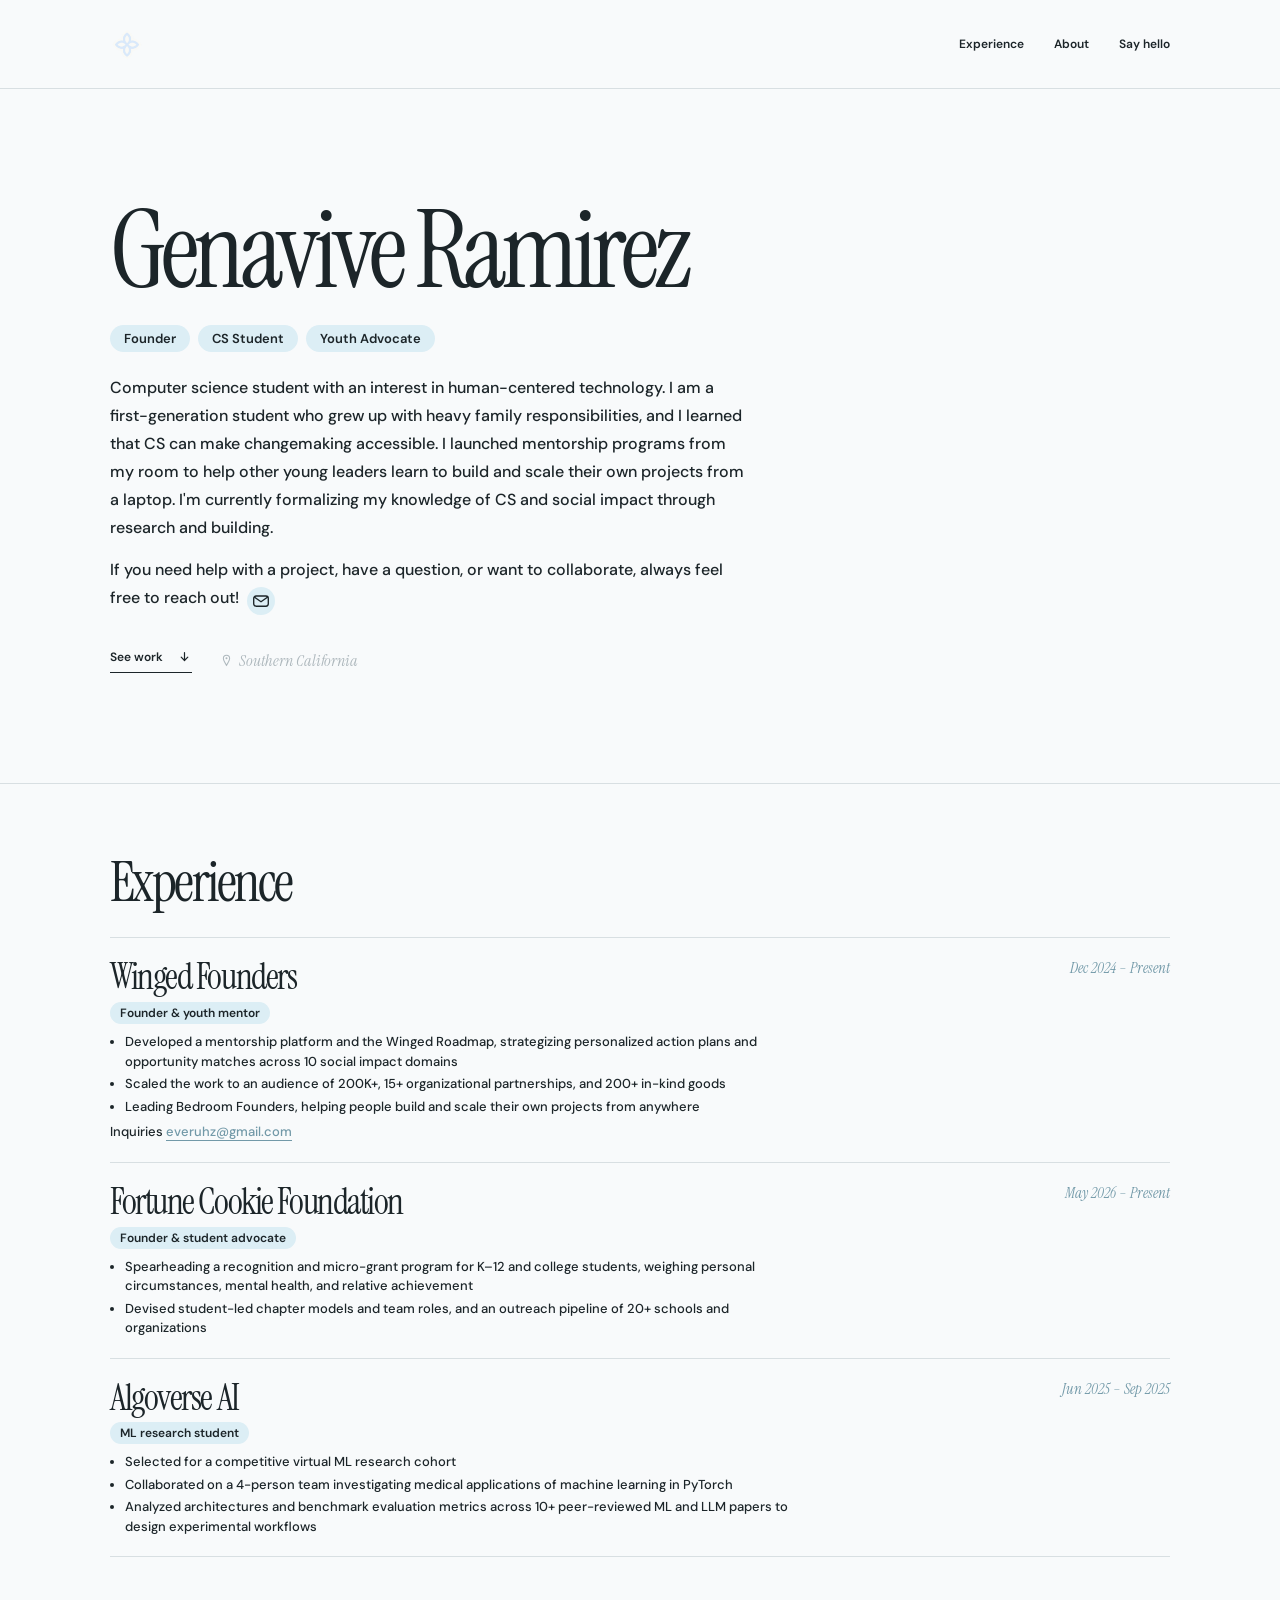
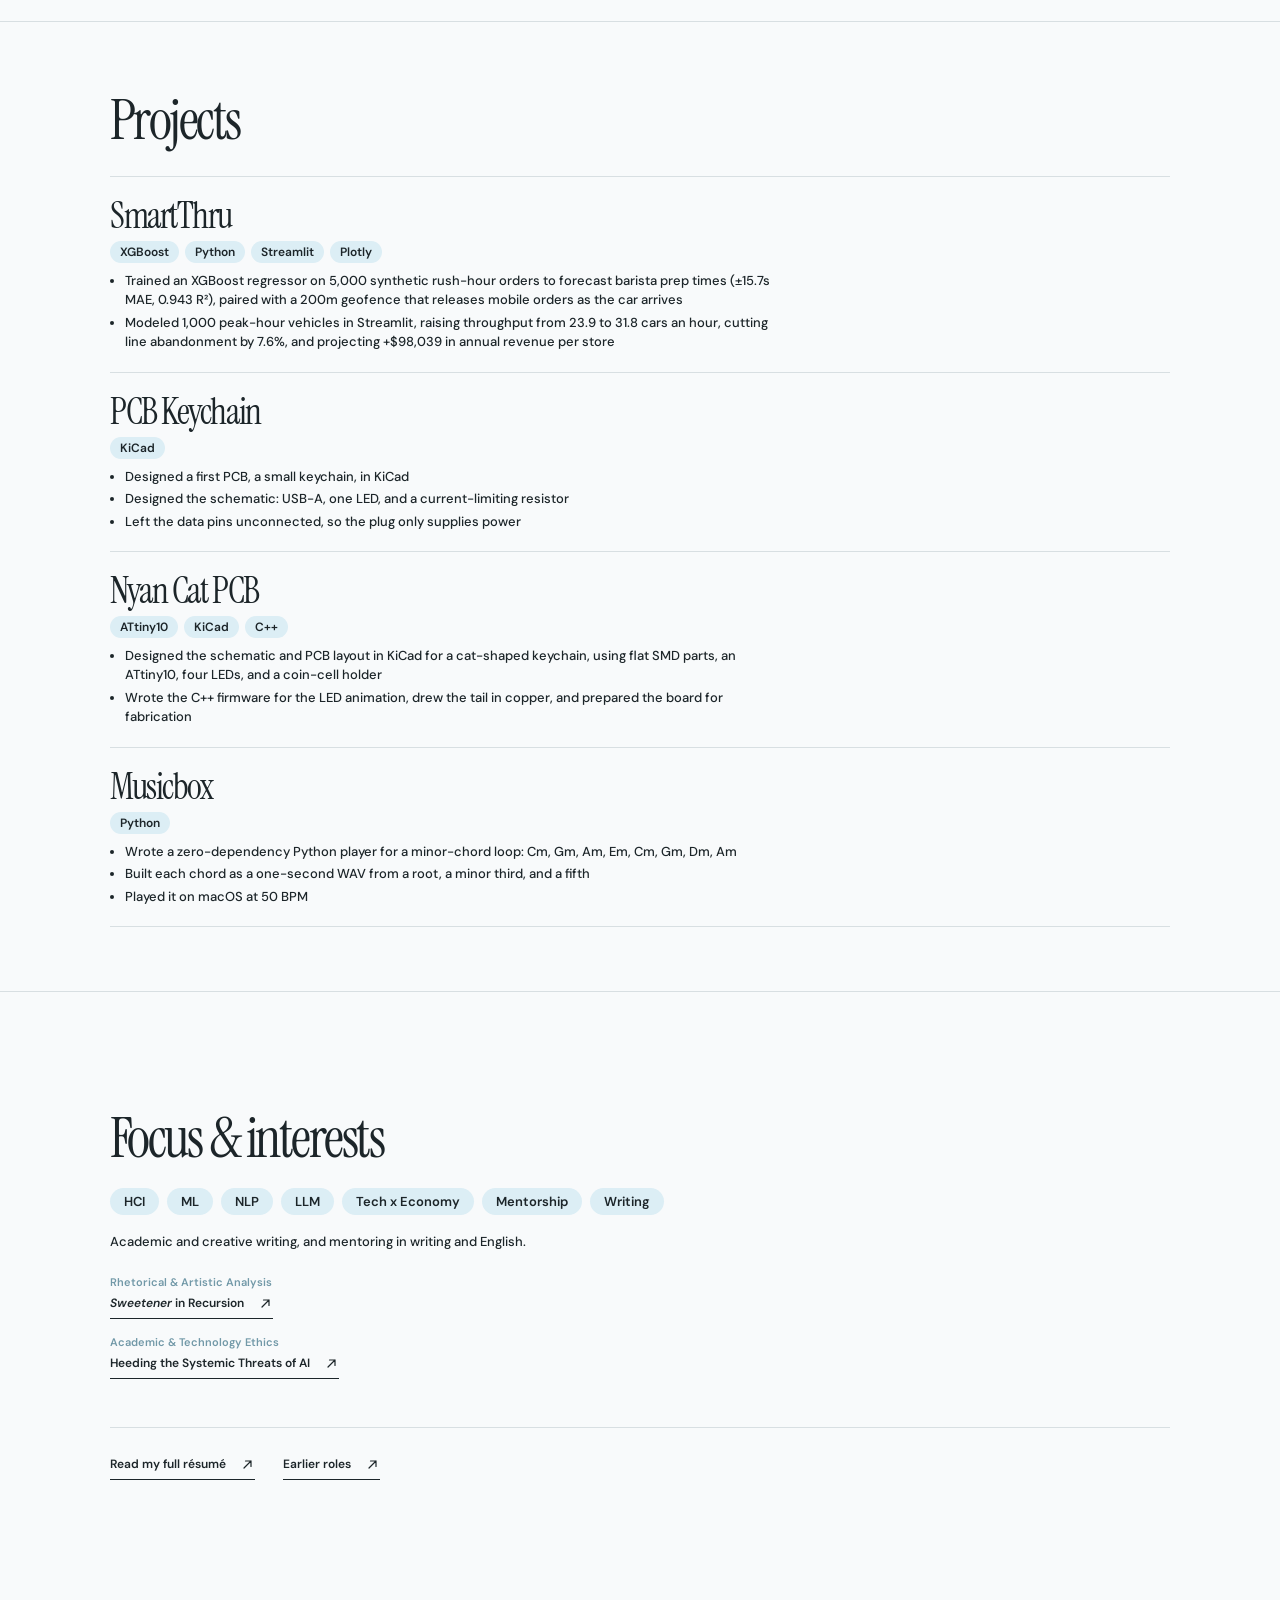
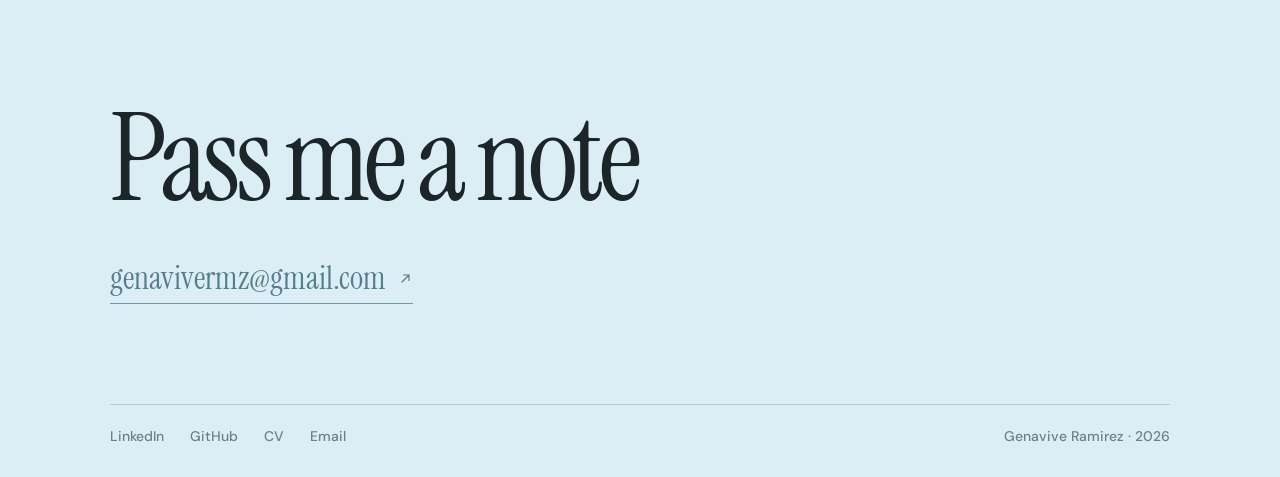
==== commit eb205853: "Rewrite the site so experience, projects, and outreach read specifically. Co-authored-by: Cursor <cu" ====
--- a/index.html
+++ b/index.html
@@ -3,8 +3,34 @@
 <head>
   <meta charset="UTF-8">
   <meta name="viewport" content="width=device-width, initial-scale=1.0">
+  <script>
+    (function () {
+      var nav = performance.getEntriesByType("navigation")[0];
+      if (!nav || nav.type !== "reload") return;
+      if ("scrollRestoration" in history) history.scrollRestoration = "manual";
+      if (location.hash) history.replaceState(null, "", location.pathname + location.search);
+      var root = document.documentElement;
+      function pinTop() {
+        var previous = root.style.scrollBehavior;
+        root.style.scrollBehavior = "auto";
+        window.scrollTo(0, 0);
+        root.style.scrollBehavior = previous;
+      }
+      pinTop();
+      window.addEventListener("pageshow", pinTop);
+      window.addEventListener("load", function () {
+        pinTop();
+        var frames = 0;
+        function guard() {
+          if (window.scrollY !== 0) pinTop();
+          if (frames++ < 30) requestAnimationFrame(guard);
+        }
+        requestAnimationFrame(guard);
+      });
+    })();
+  </script>
   <title>Genavive Ramirez</title>
-  <meta name="description" content="Genavive Ramirez studies computer science and human-centered technology in Southern California and is building Winged Founders and the Fortune Cookie Foundation.">
+  <meta name="description" content="Genavive Ramirez is a computer science student and founder of Winged Founders and the Fortune Cookie Foundation, working on human-centered technology in Southern California.">
   <link rel="icon" href="images/favicon.png" type="image/png">
   <link rel="icon" type="image/png" sizes="16x16" href="images/favicon-16x16.png">
   <link rel="icon" type="image/png" sizes="32x32" href="images/favicon-32x32.png">
@@ -16,8 +42,8 @@
   <meta name="theme-color" content="#f8fafb">
   <link rel="preconnect" href="https://fonts.googleapis.com">
   <link rel="preconnect" href="https://fonts.gstatic.com" crossorigin>
-  <link href="https://fonts.googleapis.com/css2?family=DM+Sans:wght@400;500;600&family=Instrument+Serif:ital@0;1&display=swap" rel="stylesheet">
-  <link rel="stylesheet" href="style.css">
+  <link href="https://fonts.googleapis.com/css2?family=DM+Sans:ital,wght@0,400;0,500;0,600;1,600&family=Instrument+Serif:ital@0;1&display=swap" rel="stylesheet">
+  <link rel="stylesheet" href="style.css?v=10">
 </head>
 <body>
   <header class="nav">
@@ -26,7 +52,7 @@
         <img src="images/favicon.png" alt="">
       </a>
       <nav class="nav-links" aria-label="On this site">
-        <a href="#work">Work</a>
+        <a href="#experience">Experience</a>
         <a href="#about">About</a>
         <a href="#note">Say hello</a>
       </nav>
@@ -37,21 +63,22 @@
     <section class="hero">
       <div class="shell">
         <h1>Genavive Ramirez</h1>
-        <p class="who"><span>Youth Advocate</span><span>Mentor</span><span>Computer Nerd</span></p>
-        <p class="intro">Studying computer science and human-centered technology with the belief that every young person deserves the chance to turn adversity into growth through meaningful social impact projects. Currently growing Winged Founders and the Fortune Cookie Foundation.</p>
+        <p class="who"><span>Founder</span><span>CS Student</span><span>Youth Advocate</span></p>
+        <p class="bio">Computer science student with an interest in human-centered technology. I am a first-generation student who grew up with heavy family responsibilities, and I learned that CS can make changemaking accessible. I launched mentorship programs from my room to help other young leaders learn to build and scale their own projects from a laptop. I'm currently formalizing my knowledge of CS and social impact through research and building.</p>
+        <p class="bio-invite">If you need help with a project, have a question, or want to collaborate, always feel free to reach out! <a class="bio-mail" href="mailto:genavivermz@gmail.com" aria-label="Email"><svg viewBox="0 0 18 18" aria-hidden="true"><rect x="1.7" y="4" width="14.6" height="10.2" rx="2.4" fill="none" stroke="currentColor" stroke-width="1.35"/><path d="M2.6 5.3 9 9.7l6.4-4.4" fill="none" stroke="currentColor" stroke-width="1.35" stroke-linecap="round" stroke-linejoin="round"/></svg></a></p>
         <div class="hero-actions">
-          <a class="primary-link" href="#work">See projects
+          <a class="primary-link" href="#experience">See work
             <svg viewBox="0 0 15 15" aria-hidden="true"><path d="M7.5 3.5v8M4.2 8.2 7.5 11.5l3.3-3.3" fill="none" stroke="currentColor" stroke-width="1.2" stroke-linecap="round" stroke-linejoin="round"/></svg>
           </a>
-          <p class="location">Computer science · Southern California</p>
-        </div>
-      </div>
-    </section>
-
-    <section class="work" id="work">
+          <p class="location"><svg viewBox="0 0 15 15" aria-hidden="true"><path d="M7.5 1.4a3.6 3.6 0 0 0-3.6 3.6c0 2.7 3.6 8.1 3.6 8.1s3.6-5.4 3.6-8.1a3.6 3.6 0 0 0-3.6-3.6z" fill="none" stroke="currentColor" stroke-width="1.2"/><circle cx="7.5" cy="5" r="1.15" fill="currentColor"/></svg>Southern California</p>
+        </div>
+      </div>
+    </section>
+
+    <section class="work" id="experience">
       <div class="shell">
         <div class="section-heading">
-          <h2>Projects &amp; initiatives</h2>
+          <h2>Experience</h2>
         </div>
 
         <div class="project-list">
@@ -60,14 +87,13 @@
               <h3><a href="https://wingedfounders.com" target="_blank" rel="noopener">Winged Founders</a></h3>
               <p class="stack"><span>Founder &amp; youth mentor</span></p>
               <ul>
-                <li>Free roadmap platform for young founders facing adversity</li>
-                <li>Matches each person with milestones, grants, fellowships, and awards</li>
-                <li>Paces the plan around real-life constraints</li>
-                <li>One-to-one guidance</li>
+                <li>Developed a mentorship platform and the Winged Roadmap, strategizing personalized action plans and opportunity matches across 10 social impact domains</li>
+                <li>Scaled the work to an audience of 200K+, 15+ organizational partnerships, and 200+ in-kind goods</li>
+                <li>Leading Bedroom Founders, helping people build and scale their own projects from anywhere</li>
               </ul>
               <p class="project-mail">Inquiries <a href="mailto:everuhz@gmail.com">everuhz@gmail.com</a></p>
             </div>
-            <p class="project-note">2024 – Present</p>
+            <p class="project-note">Dec 2024 – Present</p>
           </article>
 
           <article class="project" id="fortune-cookie">
@@ -75,23 +101,43 @@
               <h3><a href="https://fortunecookiefoundation.org" target="_blank" rel="noopener">Fortune Cookie Foundation</a></h3>
               <p class="stack"><span>Founder &amp; student advocate</span></p>
               <ul>
-                <li>Nonprofit recognition and micro-grant program for K–12 and college students</li>
-                <li>Supports students navigating personal hardship and mental health challenges</li>
-                <li>Decisions weigh personal circumstances, mental health, and relative achievement</li>
-              </ul>
-            </div>
-            <p class="project-note">2026 – Present</p>
-          </article>
-
+                <li>Spearheading a recognition and micro-grant program for K–12 and college students, weighing personal circumstances, mental health, and relative achievement</li>
+                <li>Devised student-led chapter models and team roles, and an outreach pipeline of 20+ schools and organizations</li>
+              </ul>
+            </div>
+            <p class="project-note">May 2026 – Present</p>
+          </article>
+
+          <article class="project" id="algoverse">
+            <div class="project-body">
+              <h3><a href="https://algoverseairesearch.org/" target="_blank" rel="noopener">Algoverse AI</a></h3>
+              <p class="stack"><span>ML research student</span></p>
+              <ul>
+                <li>Selected for a competitive virtual ML research cohort</li>
+                <li>Collaborated on a 4-person team investigating medical applications of machine learning in PyTorch</li>
+                <li>Analyzed architectures and benchmark evaluation metrics across 10+ peer-reviewed ML and LLM papers to design experimental workflows</li>
+              </ul>
+            </div>
+            <p class="project-note">Jun 2025 – Sep 2025</p>
+          </article>
+        </div>
+      </div>
+    </section>
+
+    <section class="work" id="projects">
+      <div class="shell">
+        <div class="section-heading">
+          <h2>Projects</h2>
+        </div>
+
+        <div class="project-list">
           <article class="project">
             <div class="project-body">
               <h3><a href="https://github.com/genavivermz/smart_thru" target="_blank" rel="noopener">SmartThru</a></h3>
               <p class="stack"><span>XGBoost</span><span>Python</span><span>Streamlit</span><span>Plotly</span></p>
               <ul>
-                <li>Mobile orders wait until the car is close enough for the drink to finish on arrival</li>
-                <li>An XGBoost model predicts barista prep time</li>
-                <li>A 200-meter geofence releases the ticket</li>
-                <li>In a peak-hour simulation, throughput rose from 23.9 to 31.8 cars an hour</li>
+                <li>Trained an XGBoost regressor on 5,000 synthetic rush-hour orders to forecast barista prep times (±15.7s MAE, 0.943 R²), paired with a 200m geofence that releases mobile orders as the car arrives</li>
+                <li>Modeled 1,000 peak-hour vehicles in Streamlit, raising throughput from 23.9 to 31.8 cars an hour, cutting line abandonment by 7.6%, and projecting +$98,039 in annual revenue per store</li>
               </ul>
             </div>
           </article>
@@ -101,9 +147,9 @@
               <h3><a href="https://github.com/genavivermz/cute-pcb-keychain" target="_blank" rel="noopener">PCB Keychain</a></h3>
               <p class="stack"><span>KiCad</span></p>
               <ul>
-                <li>First KiCad board: a small keychain</li>
-                <li>USB-A connector, one LED, and a current-limiting resistor</li>
-                <li>Data pins are left unconnected, so the plug only supplies power</li>
+                <li>Designed a first PCB, a small keychain, in KiCad</li>
+                <li>Designed the schematic: USB-A, one LED, and a current-limiting resistor</li>
+                <li>Left the data pins unconnected, so the plug only supplies power</li>
               </ul>
             </div>
           </article>
@@ -113,10 +159,8 @@
               <h3><a href="https://github.com/genavivermz/nyan-cat-pcb" target="_blank" rel="noopener">Nyan Cat PCB</a></h3>
               <p class="stack"><span>ATtiny10</span><span>KiCad</span><span>C++</span></p>
               <ul>
-                <li>Cat-shaped keychain with a white solder mask and black silkscreen</li>
-                <li>Tail drawn from stacked copper tracks</li>
-                <li>Flat parts keep it light</li>
-                <li>ATtiny10 at 1 MHz walks four LEDs, holding each for 100 milliseconds</li>
+                <li>Designed the schematic and PCB layout in KiCad for a cat-shaped keychain, using flat SMD parts, an ATtiny10, four LEDs, and a coin-cell holder</li>
+                <li>Wrote the C++ firmware for the LED animation, drew the tail in copper, and prepared the board for fabrication</li>
               </ul>
             </div>
           </article>
@@ -126,9 +170,9 @@
               <h3><a href="https://github.com/genavivermz/musicbox" target="_blank" rel="noopener">Musicbox</a></h3>
               <p class="stack"><span>Python</span></p>
               <ul>
-                <li>Zero-dependency Python player for a minor-chord loop: Cm, Gm, Am, Em, Cm, Gm, Dm, Am</li>
-                <li>Each chord is a one-second WAV from a root, a minor third, and a fifth</li>
-                <li>Played on macOS at 50 BPM</li>
+                <li>Wrote a zero-dependency Python player for a minor-chord loop: Cm, Gm, Am, Em, Cm, Gm, Dm, Am</li>
+                <li>Built each chord as a one-second WAV from a root, a minor third, and a fifth</li>
+                <li>Played it on macOS at 50 BPM</li>
               </ul>
             </div>
           </article>
@@ -143,15 +187,29 @@
         </div>
         <div class="focus-grid">
           <h3>HCI</h3>
-          <h3>CS &amp; ML</h3>
+          <h3>ML</h3>
+          <h3>NLP</h3>
+          <h3>LLM</h3>
+          <h3>Tech x Economy</h3>
           <h3>Mentorship</h3>
           <h3>Writing</h3>
         </div>
         <article class="writing">
-          <p>An interest in academic and creative writing, and a passion for mentoring in writing and English.</p>
-          <a class="text-link" href="https://docs.google.com/document/d/1BF4aVnevXdpZHb8tzovQJ7JOILSmfqLjkdD-w589lTQ/edit?usp=sharing" target="_blank" rel="noopener">See my writing
-            <svg viewBox="0 0 15 15" aria-hidden="true"><path d="M4 11 11 4M11 4H5.5M11 4v5.5" fill="none" stroke="currentColor" stroke-width="1.2" stroke-linecap="round" stroke-linejoin="round"/></svg>
-          </a>
+          <p>Academic and creative writing, and mentoring in writing and English.</p>
+          <div class="writing-list">
+            <div class="writing-piece">
+              <span class="writing-kind">Rhetorical & Artistic Analysis</span>
+              <a class="text-link" href="https://docs.google.com/document/d/1BF4aVnevXdpZHb8tzovQJ7JOILSmfqLjkdD-w589lTQ/edit?usp=sharing" target="_blank" rel="noopener"><span><em>Sweetener</em> in Recursion</span>
+                <svg viewBox="0 0 15 15" aria-hidden="true"><path d="M4 11 11 4M11 4H5.5M11 4v5.5" fill="none" stroke="currentColor" stroke-width="1.2" stroke-linecap="round" stroke-linejoin="round"/></svg>
+              </a>
+            </div>
+            <div class="writing-piece">
+              <span class="writing-kind">Academic & Technology Ethics</span>
+              <a class="text-link" href="https://docs.google.com/document/d/1k-gVGU9MM1Ta4XCLr46btTnve_DChdcHQRyf07FNWaQ/edit?usp=sharing" target="_blank" rel="noopener">Heeding the Systemic Threats of AI
+                <svg viewBox="0 0 15 15" aria-hidden="true"><path d="M4 11 11 4M11 4H5.5M11 4v5.5" fill="none" stroke="currentColor" stroke-width="1.2" stroke-linecap="round" stroke-linejoin="round"/></svg>
+              </a>
+            </div>
+          </div>
         </article>
         <div class="about-actions" id="about">
           <a class="text-link" href="https://docs.google.com/document/d/1dQquPG0_9Cg6wvU7PJrIwFVtS606m71Bmf3FkGEy-fg/edit?usp=sharing" target="_blank" rel="noopener">Read my full résumé
--- a/style.css
+++ b/style.css
@@ -135,12 +135,44 @@
   line-height: 1;
 }
 
-.intro {
+.bio,
+.bio-invite {
   max-width: 640px;
-  margin-top: 22px;
   color: var(--ink);
   font-size: 16px;
   line-height: 1.75;
+}
+
+.bio {
+  margin-top: 22px;
+}
+
+.bio-invite {
+  margin-top: 14px;
+}
+
+.bio-mail {
+  display: inline-flex;
+  align-items: center;
+  justify-content: center;
+  width: 28px;
+  height: 28px;
+  margin-left: 4px;
+  vertical-align: -7px;
+  border-radius: 999px;
+  background: var(--blue);
+  color: var(--ink);
+  text-decoration: none;
+}
+
+.bio-mail svg {
+  width: 18px;
+  height: 18px;
+  transition: transform 180ms ease;
+}
+
+.bio-mail:hover svg {
+  transform: translateY(-2px);
 }
 
 .hero-actions {
@@ -181,10 +213,19 @@
 }
 
 .location {
+  display: inline-flex;
+  align-items: center;
+  gap: 6px;
   color: var(--silver);
   font-family: "Instrument Serif", serif;
   font-size: 16px;
   font-style: italic;
+}
+
+.location svg {
+  width: 13px;
+  height: 13px;
+  flex: none;
 }
 
 .work {
@@ -371,8 +412,34 @@
   max-width: 640px;
 }
 
-.writing .text-link {
+.writing-list {
+  display: flex;
+  flex-direction: column;
+  align-items: flex-start;
+  gap: 16px;
   margin-top: 22px;
+}
+
+.writing-list .text-link {
+  margin-top: 0;
+}
+
+.writing-piece {
+  display: flex;
+  flex-direction: column;
+  align-items: flex-start;
+  gap: 6px;
+}
+
+.writing-kind {
+  color: var(--blue-deep);
+  font-size: 11px;
+  font-weight: 600;
+}
+
+.text-link em {
+  font-style: italic;
+  font-weight: 600;
 }
 
 .about {
@@ -644,7 +711,8 @@
     font-size: clamp(62px, 21vw, 88px);
   }
 
-  .intro {
+  .bio,
+  .bio-invite {
     font-size: 14px;
   }
 
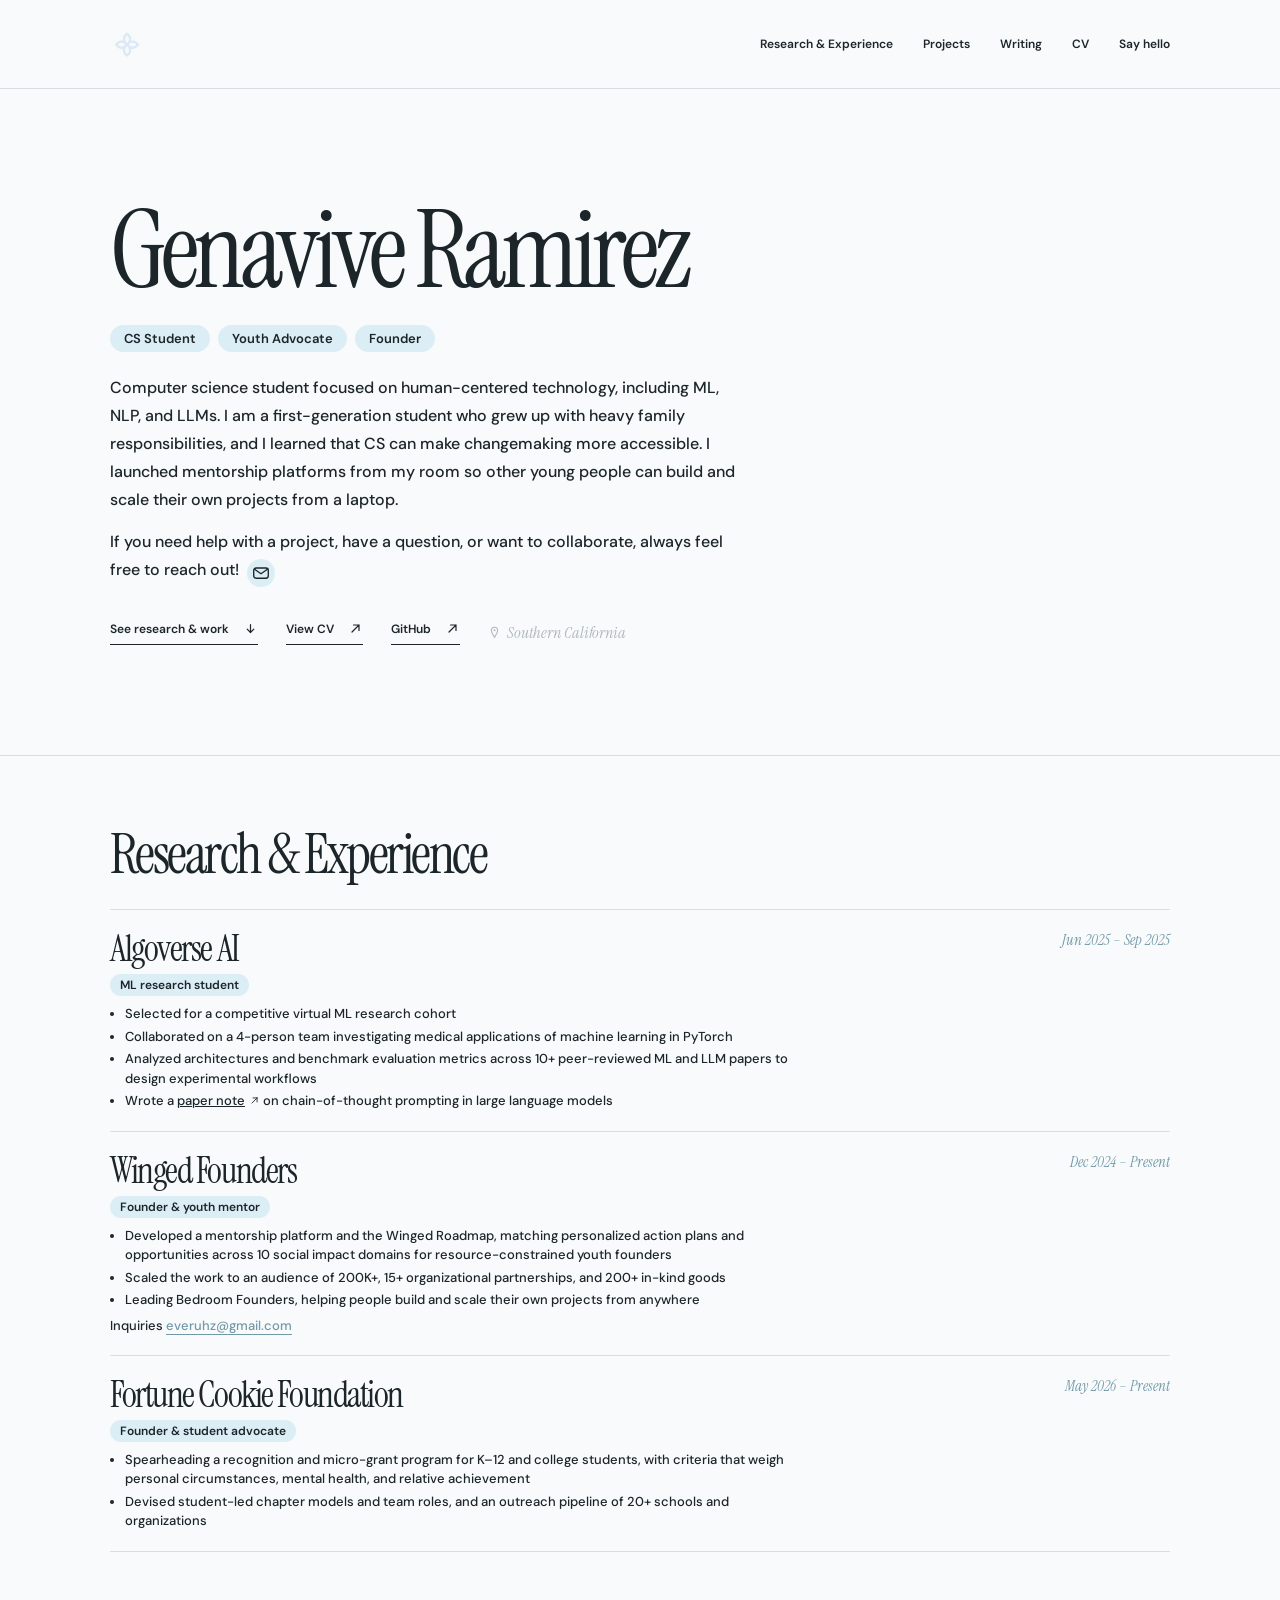
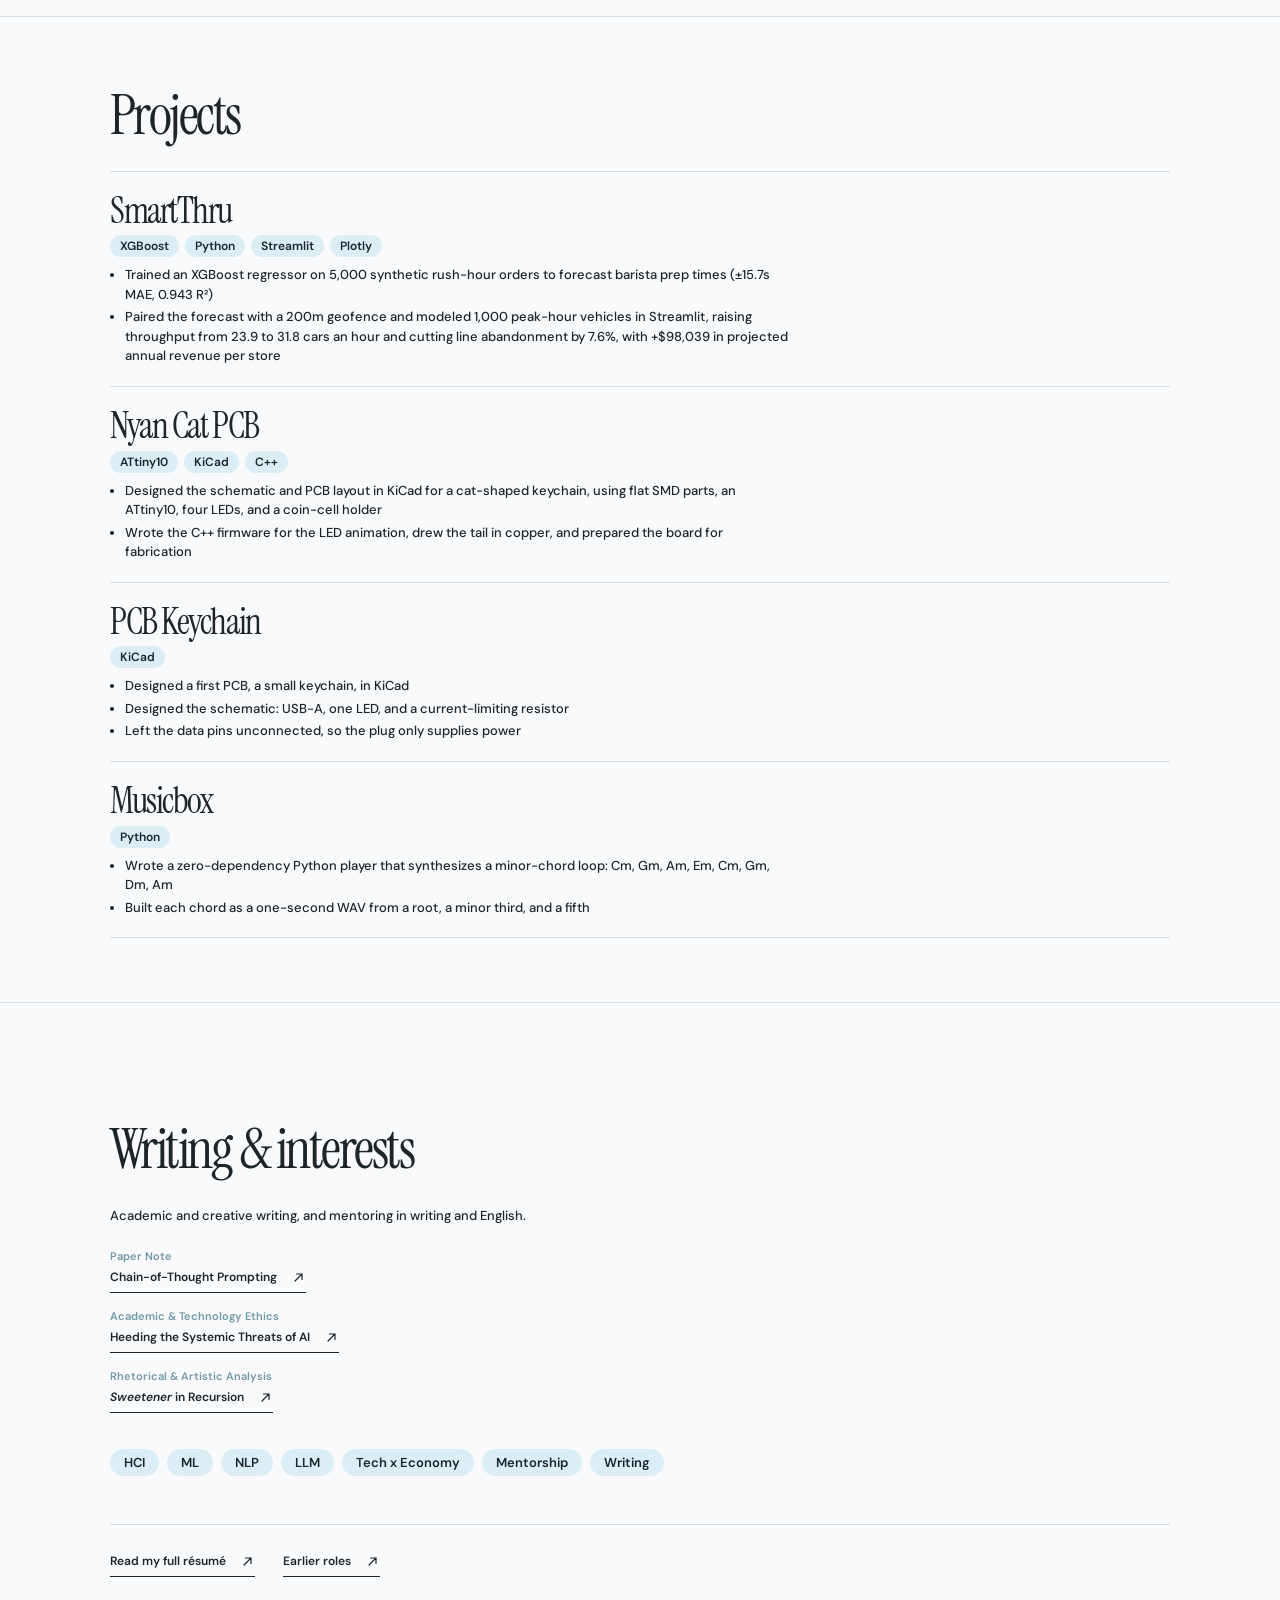
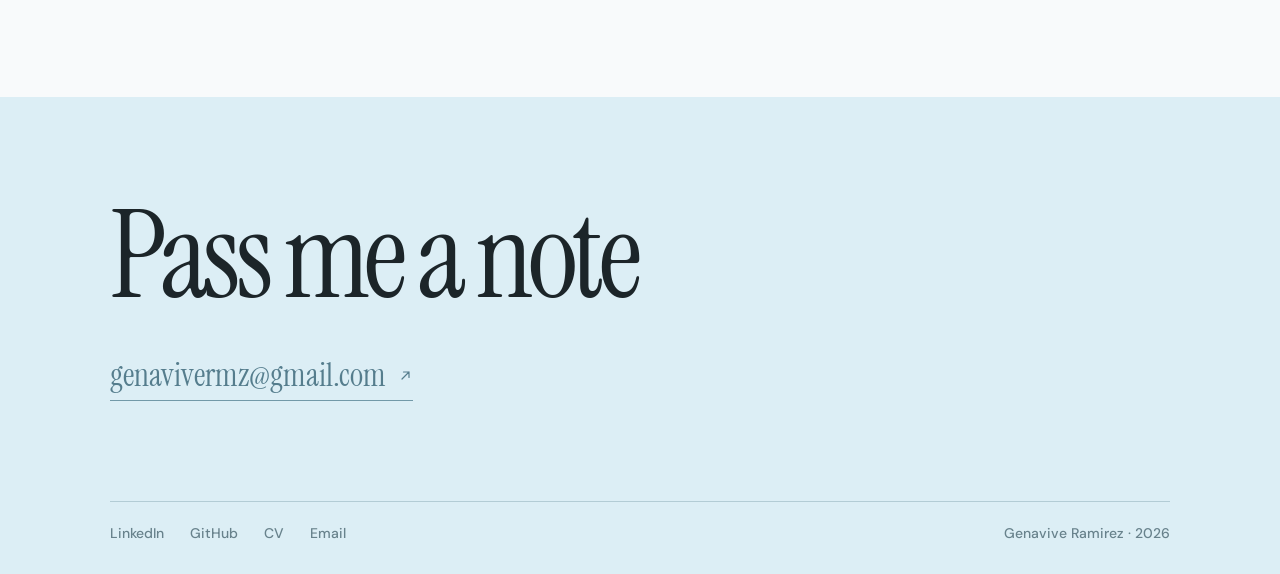
==== commit bccf4a64: "Lead the site with research and publish the chain-of-thought paper note. Co-authored-by: Cursor <cur" ====
--- a/index.html
+++ b/index.html
@@ -43,7 +43,7 @@
   <link rel="preconnect" href="https://fonts.googleapis.com">
   <link rel="preconnect" href="https://fonts.gstatic.com" crossorigin>
   <link href="https://fonts.googleapis.com/css2?family=DM+Sans:ital,wght@0,400;0,500;0,600;1,600&family=Instrument+Serif:ital@0;1&display=swap" rel="stylesheet">
-  <link rel="stylesheet" href="style.css?v=10">
+  <link rel="stylesheet" href="style.css?v=15">
 </head>
 <body>
   <header class="nav">
@@ -52,8 +52,10 @@
         <img src="images/favicon.png" alt="">
       </a>
       <nav class="nav-links" aria-label="On this site">
-        <a href="#experience">Experience</a>
-        <a href="#about">About</a>
+        <a href="#experience">Research &amp; Experience</a>
+        <a href="#projects">Projects</a>
+        <a href="#writing">Writing</a>
+        <a href="https://docs.google.com/document/d/1dQquPG0_9Cg6wvU7PJrIwFVtS606m71Bmf3FkGEy-fg/edit?usp=sharing" target="_blank" rel="noopener">CV</a>
         <a href="#note">Say hello</a>
       </nav>
     </div>
@@ -63,13 +65,21 @@
     <section class="hero">
       <div class="shell">
         <h1>Genavive Ramirez</h1>
-        <p class="who"><span>Founder</span><span>CS Student</span><span>Youth Advocate</span></p>
-        <p class="bio">Computer science student with an interest in human-centered technology. I am a first-generation student who grew up with heavy family responsibilities, and I learned that CS can make changemaking accessible. I launched mentorship programs from my room to help other young leaders learn to build and scale their own projects from a laptop. I'm currently formalizing my knowledge of CS and social impact through research and building.</p>
+        <p class="who"><span>CS Student</span><span>Youth Advocate</span><span>Founder</span></p>
+        <p class="bio">Computer science student focused on human-centered technology, including ML, NLP, and LLMs. I am a first-generation student who grew up with heavy family responsibilities, and I learned that CS can make changemaking more accessible. I launched mentorship platforms from my room so other young people can build and scale their own projects from a laptop.</p>
         <p class="bio-invite">If you need help with a project, have a question, or want to collaborate, always feel free to reach out! <a class="bio-mail" href="mailto:genavivermz@gmail.com" aria-label="Email"><svg viewBox="0 0 18 18" aria-hidden="true"><rect x="1.7" y="4" width="14.6" height="10.2" rx="2.4" fill="none" stroke="currentColor" stroke-width="1.35"/><path d="M2.6 5.3 9 9.7l6.4-4.4" fill="none" stroke="currentColor" stroke-width="1.35" stroke-linecap="round" stroke-linejoin="round"/></svg></a></p>
         <div class="hero-actions">
-          <a class="primary-link" href="#experience">See work
-            <svg viewBox="0 0 15 15" aria-hidden="true"><path d="M7.5 3.5v8M4.2 8.2 7.5 11.5l3.3-3.3" fill="none" stroke="currentColor" stroke-width="1.2" stroke-linecap="round" stroke-linejoin="round"/></svg>
-          </a>
+          <div class="hero-links">
+            <a class="primary-link" href="#experience">See research &amp; work
+              <svg viewBox="0 0 15 15" aria-hidden="true"><path d="M7.5 3.5v8M4.2 8.2 7.5 11.5l3.3-3.3" fill="none" stroke="currentColor" stroke-width="1.2" stroke-linecap="round" stroke-linejoin="round"/></svg>
+            </a>
+            <a class="text-link" href="https://docs.google.com/document/d/1dQquPG0_9Cg6wvU7PJrIwFVtS606m71Bmf3FkGEy-fg/edit?usp=sharing" target="_blank" rel="noopener">View CV
+              <svg viewBox="0 0 15 15" aria-hidden="true"><path d="M4 11 11 4M11 4H5.5M11 4v5.5" fill="none" stroke="currentColor" stroke-width="1.2" stroke-linecap="round" stroke-linejoin="round"/></svg>
+            </a>
+            <a class="text-link" href="https://github.com/genavivermz" target="_blank" rel="noopener">GitHub
+              <svg viewBox="0 0 15 15" aria-hidden="true"><path d="M4 11 11 4M11 4H5.5M11 4v5.5" fill="none" stroke="currentColor" stroke-width="1.2" stroke-linecap="round" stroke-linejoin="round"/></svg>
+            </a>
+          </div>
           <p class="location"><svg viewBox="0 0 15 15" aria-hidden="true"><path d="M7.5 1.4a3.6 3.6 0 0 0-3.6 3.6c0 2.7 3.6 8.1 3.6 8.1s3.6-5.4 3.6-8.1a3.6 3.6 0 0 0-3.6-3.6z" fill="none" stroke="currentColor" stroke-width="1.2"/><circle cx="7.5" cy="5" r="1.15" fill="currentColor"/></svg>Southern California</p>
         </div>
       </div>
@@ -78,36 +88,10 @@
     <section class="work" id="experience">
       <div class="shell">
         <div class="section-heading">
-          <h2>Experience</h2>
+          <h2>Research &amp; Experience</h2>
         </div>
 
         <div class="project-list">
-          <article class="project" id="winged-founders">
-            <div class="project-body">
-              <h3><a href="https://wingedfounders.com" target="_blank" rel="noopener">Winged Founders</a></h3>
-              <p class="stack"><span>Founder &amp; youth mentor</span></p>
-              <ul>
-                <li>Developed a mentorship platform and the Winged Roadmap, strategizing personalized action plans and opportunity matches across 10 social impact domains</li>
-                <li>Scaled the work to an audience of 200K+, 15+ organizational partnerships, and 200+ in-kind goods</li>
-                <li>Leading Bedroom Founders, helping people build and scale their own projects from anywhere</li>
-              </ul>
-              <p class="project-mail">Inquiries <a href="mailto:everuhz@gmail.com">everuhz@gmail.com</a></p>
-            </div>
-            <p class="project-note">Dec 2024 – Present</p>
-          </article>
-
-          <article class="project" id="fortune-cookie">
-            <div class="project-body">
-              <h3><a href="https://fortunecookiefoundation.org" target="_blank" rel="noopener">Fortune Cookie Foundation</a></h3>
-              <p class="stack"><span>Founder &amp; student advocate</span></p>
-              <ul>
-                <li>Spearheading a recognition and micro-grant program for K–12 and college students, weighing personal circumstances, mental health, and relative achievement</li>
-                <li>Devised student-led chapter models and team roles, and an outreach pipeline of 20+ schools and organizations</li>
-              </ul>
-            </div>
-            <p class="project-note">May 2026 – Present</p>
-          </article>
-
           <article class="project" id="algoverse">
             <div class="project-body">
               <h3><a href="https://algoverseairesearch.org/" target="_blank" rel="noopener">Algoverse AI</a></h3>
@@ -116,9 +100,36 @@
                 <li>Selected for a competitive virtual ML research cohort</li>
                 <li>Collaborated on a 4-person team investigating medical applications of machine learning in PyTorch</li>
                 <li>Analyzed architectures and benchmark evaluation metrics across 10+ peer-reviewed ML and LLM papers to design experimental workflows</li>
+                <li>Wrote a <a href="writing/chain-of-thought-paper-note.pdf" target="_blank" rel="noopener">paper note<svg viewBox="0 0 15 15" aria-hidden="true"><path d="M4 11 11 4M11 4H5.5M11 4v5.5" fill="none" stroke="currentColor" stroke-width="1.2" stroke-linecap="round" stroke-linejoin="round"/></svg></a> on chain-of-thought prompting in large language models</li>
               </ul>
             </div>
             <p class="project-note">Jun 2025 – Sep 2025</p>
+          </article>
+
+          <article class="project" id="winged-founders">
+            <div class="project-body">
+              <h3><a href="https://wingedfounders.com" target="_blank" rel="noopener">Winged Founders</a></h3>
+              <p class="stack"><span>Founder &amp; youth mentor</span></p>
+              <ul>
+                <li>Developed a mentorship platform and the Winged Roadmap, matching personalized action plans and opportunities across 10 social impact domains for resource-constrained youth founders</li>
+                <li>Scaled the work to an audience of 200K+, 15+ organizational partnerships, and 200+ in-kind goods</li>
+                <li>Leading Bedroom Founders, helping people build and scale their own projects from anywhere</li>
+              </ul>
+              <p class="project-mail">Inquiries <a href="mailto:everuhz@gmail.com">everuhz@gmail.com</a></p>
+            </div>
+            <p class="project-note">Dec 2024 – Present</p>
+          </article>
+
+          <article class="project" id="fortune-cookie">
+            <div class="project-body">
+              <h3><a href="https://fortunecookiefoundation.org" target="_blank" rel="noopener">Fortune Cookie Foundation</a></h3>
+              <p class="stack"><span>Founder &amp; student advocate</span></p>
+              <ul>
+                <li>Spearheading a recognition and micro-grant program for K–12 and college students, with criteria that weigh personal circumstances, mental health, and relative achievement</li>
+                <li>Devised student-led chapter models and team roles, and an outreach pipeline of 20+ schools and organizations</li>
+              </ul>
+            </div>
+            <p class="project-note">May 2026 – Present</p>
           </article>
         </div>
       </div>
@@ -136,8 +147,19 @@
               <h3><a href="https://github.com/genavivermz/smart_thru" target="_blank" rel="noopener">SmartThru</a></h3>
               <p class="stack"><span>XGBoost</span><span>Python</span><span>Streamlit</span><span>Plotly</span></p>
               <ul>
-                <li>Trained an XGBoost regressor on 5,000 synthetic rush-hour orders to forecast barista prep times (±15.7s MAE, 0.943 R²), paired with a 200m geofence that releases mobile orders as the car arrives</li>
-                <li>Modeled 1,000 peak-hour vehicles in Streamlit, raising throughput from 23.9 to 31.8 cars an hour, cutting line abandonment by 7.6%, and projecting +$98,039 in annual revenue per store</li>
+                <li>Trained an XGBoost regressor on 5,000 synthetic rush-hour orders to forecast barista prep times (±15.7s MAE, 0.943 R²)</li>
+                <li>Paired the forecast with a 200m geofence and modeled 1,000 peak-hour vehicles in Streamlit, raising throughput from 23.9 to 31.8 cars an hour and cutting line abandonment by 7.6%, with +$98,039 in projected annual revenue per store</li>
+              </ul>
+            </div>
+          </article>
+
+          <article class="project">
+            <div class="project-body">
+              <h3><a href="https://github.com/genavivermz/nyan-cat-pcb" target="_blank" rel="noopener">Nyan Cat PCB</a></h3>
+              <p class="stack"><span>ATtiny10</span><span>KiCad</span><span>C++</span></p>
+              <ul>
+                <li>Designed the schematic and PCB layout in KiCad for a cat-shaped keychain, using flat SMD parts, an ATtiny10, four LEDs, and a coin-cell holder</li>
+                <li>Wrote the C++ firmware for the LED animation, drew the tail in copper, and prepared the board for fabrication</li>
               </ul>
             </div>
           </article>
@@ -156,35 +178,46 @@
 
           <article class="project">
             <div class="project-body">
-              <h3><a href="https://github.com/genavivermz/nyan-cat-pcb" target="_blank" rel="noopener">Nyan Cat PCB</a></h3>
-              <p class="stack"><span>ATtiny10</span><span>KiCad</span><span>C++</span></p>
-              <ul>
-                <li>Designed the schematic and PCB layout in KiCad for a cat-shaped keychain, using flat SMD parts, an ATtiny10, four LEDs, and a coin-cell holder</li>
-                <li>Wrote the C++ firmware for the LED animation, drew the tail in copper, and prepared the board for fabrication</li>
-              </ul>
-            </div>
-          </article>
-
-          <article class="project">
-            <div class="project-body">
               <h3><a href="https://github.com/genavivermz/musicbox" target="_blank" rel="noopener">Musicbox</a></h3>
               <p class="stack"><span>Python</span></p>
               <ul>
-                <li>Wrote a zero-dependency Python player for a minor-chord loop: Cm, Gm, Am, Em, Cm, Gm, Dm, Am</li>
+                <li>Wrote a zero-dependency Python player that synthesizes a minor-chord loop: Cm, Gm, Am, Em, Cm, Gm, Dm, Am</li>
                 <li>Built each chord as a one-second WAV from a root, a minor third, and a fifth</li>
-                <li>Played it on macOS at 50 BPM</li>
-              </ul>
-            </div>
-          </article>
-        </div>
-      </div>
-    </section>
-
-    <section class="focus" id="focus">
-      <div class="shell">
-        <div class="focus-heading">
-          <h2>Focus &amp; interests</h2>
-        </div>
+              </ul>
+            </div>
+          </article>
+        </div>
+      </div>
+    </section>
+
+    <section class="focus" id="writing">
+      <div class="shell">
+        <div class="section-heading">
+          <h2>Writing &amp; interests</h2>
+        </div>
+        <article class="writing">
+          <p>Academic and creative writing, and mentoring in writing and English.</p>
+          <div class="writing-list">
+            <div class="writing-piece">
+              <span class="writing-kind">Paper Note</span>
+              <a class="text-link" href="writing/chain-of-thought-paper-note.pdf" target="_blank" rel="noopener">Chain-of-Thought Prompting
+                <svg viewBox="0 0 15 15" aria-hidden="true"><path d="M4 11 11 4M11 4H5.5M11 4v5.5" fill="none" stroke="currentColor" stroke-width="1.2" stroke-linecap="round" stroke-linejoin="round"/></svg>
+              </a>
+            </div>
+            <div class="writing-piece">
+              <span class="writing-kind">Academic &amp; Technology Ethics</span>
+              <a class="text-link" href="https://docs.google.com/document/d/1k-gVGU9MM1Ta4XCLr46btTnve_DChdcHQRyf07FNWaQ/edit?usp=sharing" target="_blank" rel="noopener">Heeding the Systemic Threats of AI
+                <svg viewBox="0 0 15 15" aria-hidden="true"><path d="M4 11 11 4M11 4H5.5M11 4v5.5" fill="none" stroke="currentColor" stroke-width="1.2" stroke-linecap="round" stroke-linejoin="round"/></svg>
+              </a>
+            </div>
+            <div class="writing-piece">
+              <span class="writing-kind">Rhetorical &amp; Artistic Analysis</span>
+              <a class="text-link" href="https://docs.google.com/document/d/1BF4aVnevXdpZHb8tzovQJ7JOILSmfqLjkdD-w589lTQ/edit?usp=sharing" target="_blank" rel="noopener"><span><em>Sweetener</em> in Recursion</span>
+                <svg viewBox="0 0 15 15" aria-hidden="true"><path d="M4 11 11 4M11 4H5.5M11 4v5.5" fill="none" stroke="currentColor" stroke-width="1.2" stroke-linecap="round" stroke-linejoin="round"/></svg>
+              </a>
+            </div>
+          </div>
+        </article>
         <div class="focus-grid">
           <h3>HCI</h3>
           <h3>ML</h3>
@@ -194,23 +227,6 @@
           <h3>Mentorship</h3>
           <h3>Writing</h3>
         </div>
-        <article class="writing">
-          <p>Academic and creative writing, and mentoring in writing and English.</p>
-          <div class="writing-list">
-            <div class="writing-piece">
-              <span class="writing-kind">Rhetorical & Artistic Analysis</span>
-              <a class="text-link" href="https://docs.google.com/document/d/1BF4aVnevXdpZHb8tzovQJ7JOILSmfqLjkdD-w589lTQ/edit?usp=sharing" target="_blank" rel="noopener"><span><em>Sweetener</em> in Recursion</span>
-                <svg viewBox="0 0 15 15" aria-hidden="true"><path d="M4 11 11 4M11 4H5.5M11 4v5.5" fill="none" stroke="currentColor" stroke-width="1.2" stroke-linecap="round" stroke-linejoin="round"/></svg>
-              </a>
-            </div>
-            <div class="writing-piece">
-              <span class="writing-kind">Academic & Technology Ethics</span>
-              <a class="text-link" href="https://docs.google.com/document/d/1k-gVGU9MM1Ta4XCLr46btTnve_DChdcHQRyf07FNWaQ/edit?usp=sharing" target="_blank" rel="noopener">Heeding the Systemic Threats of AI
-                <svg viewBox="0 0 15 15" aria-hidden="true"><path d="M4 11 11 4M11 4H5.5M11 4v5.5" fill="none" stroke="currentColor" stroke-width="1.2" stroke-linecap="round" stroke-linejoin="round"/></svg>
-              </a>
-            </div>
-          </div>
-        </article>
         <div class="about-actions" id="about">
           <a class="text-link" href="https://docs.google.com/document/d/1dQquPG0_9Cg6wvU7PJrIwFVtS606m71Bmf3FkGEy-fg/edit?usp=sharing" target="_blank" rel="noopener">Read my full résumé
             <svg viewBox="0 0 15 15" aria-hidden="true"><path d="M4 11 11 4M11 4H5.5M11 4v5.5" fill="none" stroke="currentColor" stroke-width="1.2" stroke-linecap="round" stroke-linejoin="round"/></svg>
--- a/style.css
+++ b/style.css
@@ -182,6 +182,13 @@
   align-items: center;
 }
 
+.hero-links {
+  display: flex;
+  flex-wrap: wrap;
+  align-items: center;
+  gap: 28px;
+}
+
 .primary-link,
 .text-link {
   display: inline-flex;
@@ -337,12 +344,33 @@
   margin-top: 6px;
 }
 
-.project-mail a {
+.project-body a {
   position: relative;
   z-index: 1;
+}
+
+.project-mail a {
   color: var(--blue-deep);
   text-decoration: none;
   border-bottom: 1px solid var(--blue-deep);
+}
+
+.project-body li a {
+  display: inline-flex;
+  align-items: baseline;
+  gap: 4px;
+}
+
+.project-body li a svg {
+  width: 11px;
+  height: 11px;
+  flex: none;
+  transform: translateY(1px);
+  transition: transform 180ms ease;
+}
+
+.project-body li a:hover svg {
+  transform: translate(2px, -1px);
 }
 
 .project-note {
@@ -371,6 +399,7 @@
   display: flex;
   flex-wrap: wrap;
   gap: 8px;
+  margin-top: 36px;
 }
 
 .focus-grid h3 {
@@ -691,15 +720,17 @@
   }
 
   .nav .shell {
-    height: 76px;
+    height: auto;
+    min-height: 76px;
+    padding-block: 16px;
+    align-items: flex-start;
   }
 
   .nav-links {
-    gap: 18px;
-  }
-
-  .nav-links a:first-child {
-    display: none;
+    flex-wrap: wrap;
+    justify-content: flex-end;
+    gap: 8px 12px;
+    max-width: 230px;
   }
 
   .hero {
